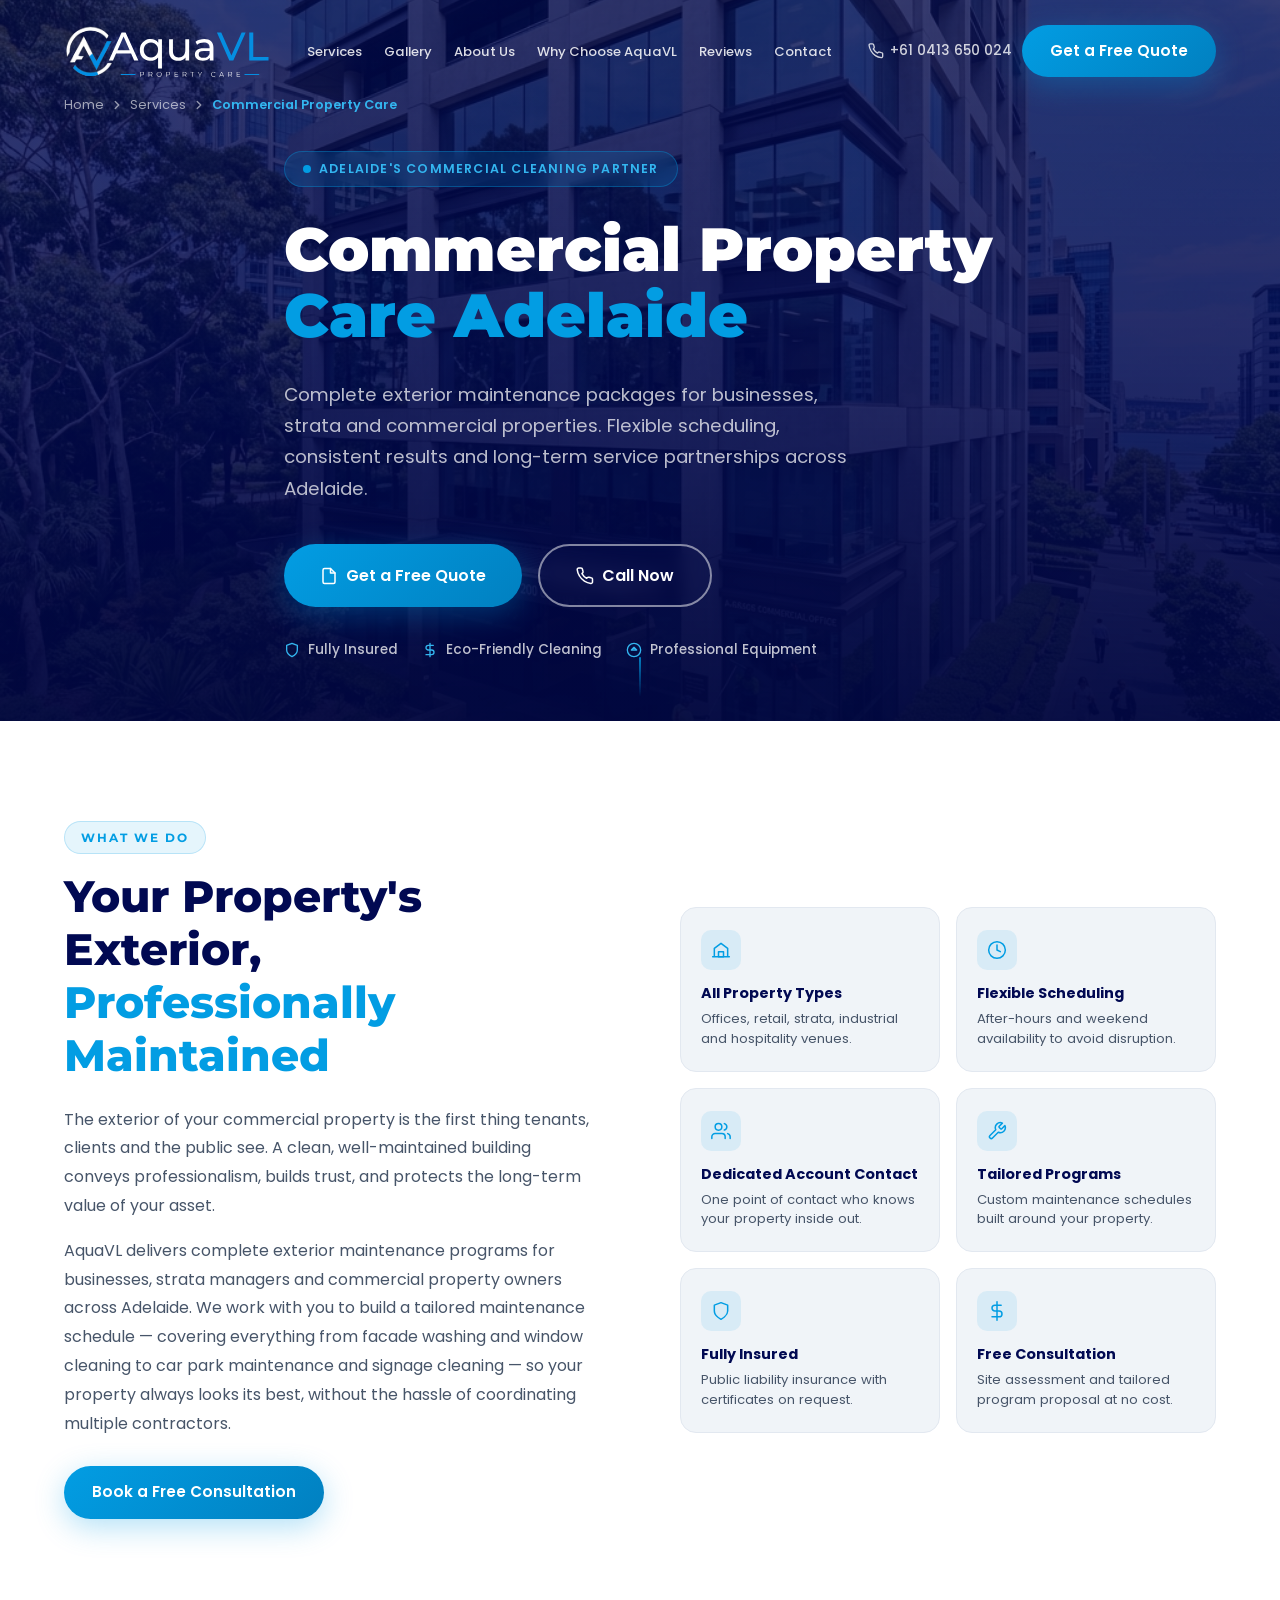
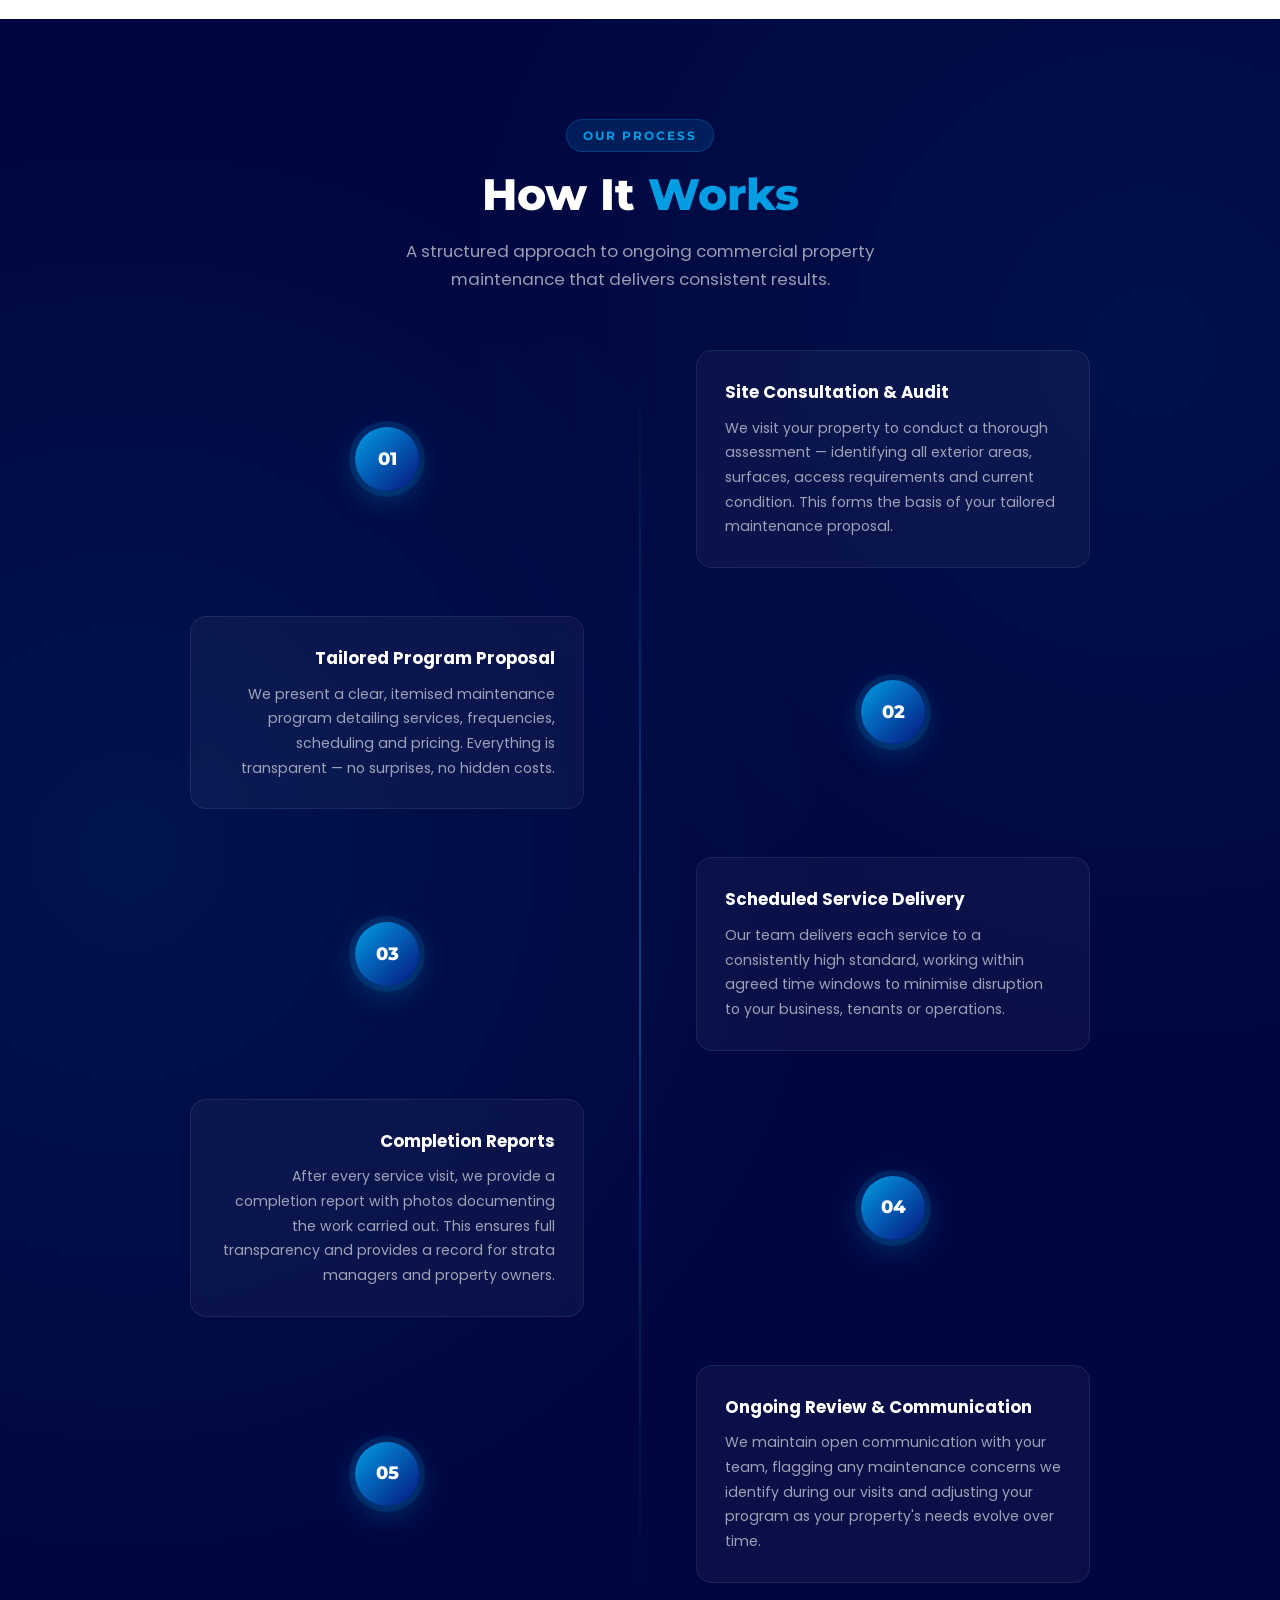
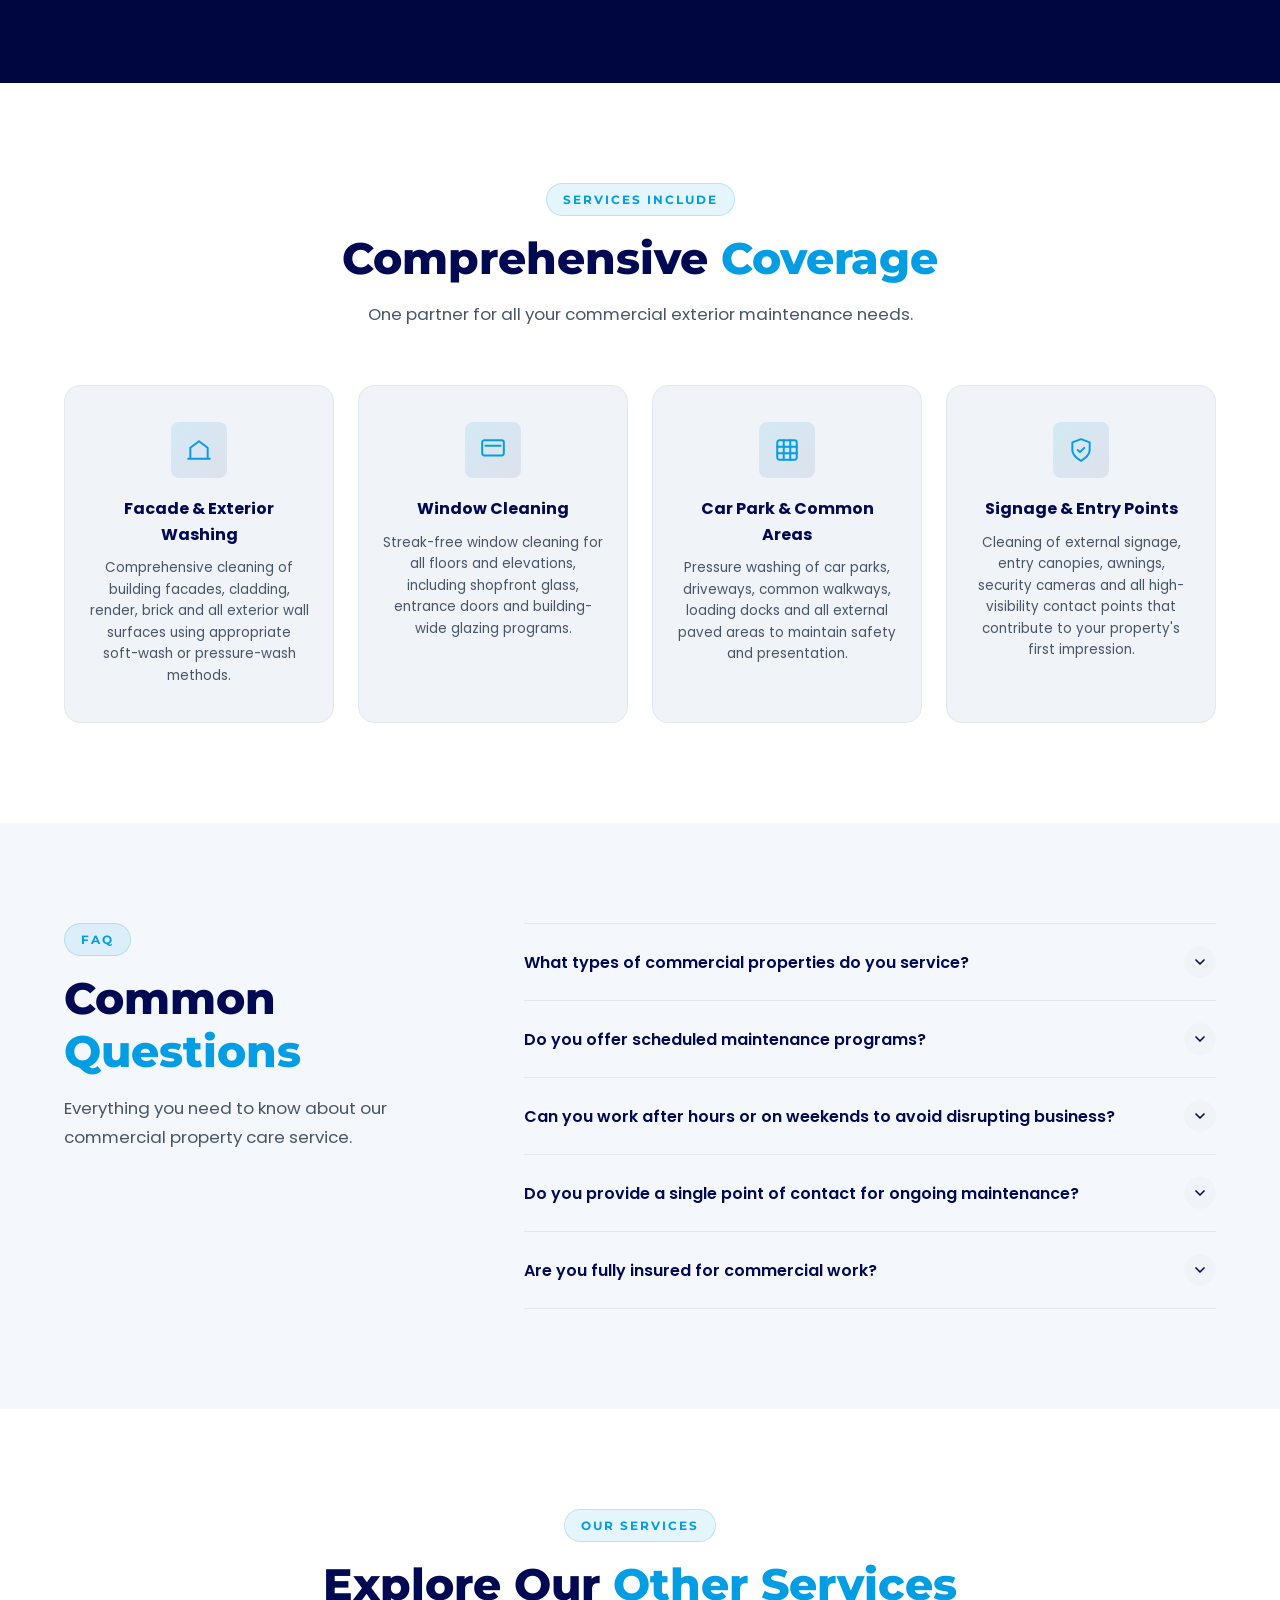
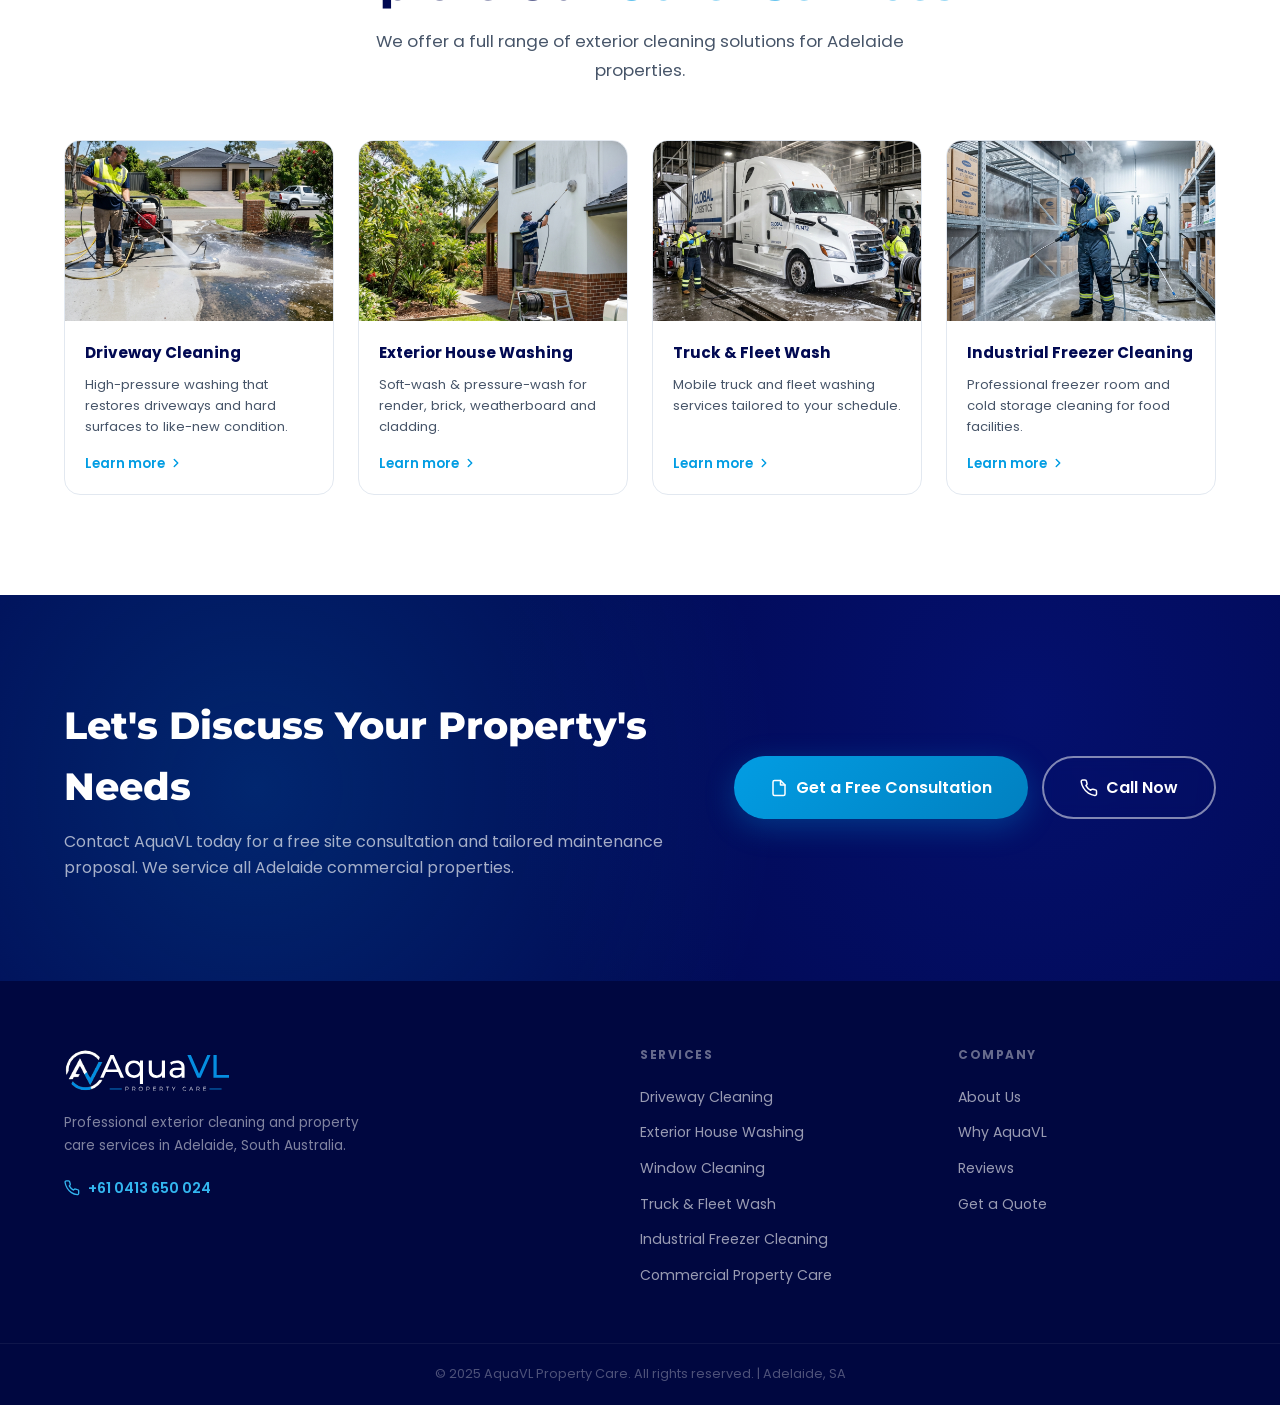
==== services/commercial-property-care.html @ 092132e6 "Add files via upload" ====
<!DOCTYPE html>
<html lang="en">
<head>
  <meta charset="UTF-8" />
  <meta name="viewport" content="width=device-width, initial-scale=1.0" />
  <title>Commercial Property Care Adelaide | AquaVL Property Care</title>
  <meta name="description" content="Professional commercial property care in Adelaide. AquaVL delivers complete exterior maintenance packages for businesses, strata and commercial properties. Free quote!" />
  <meta name="keywords" content="Commercial Property Care Adelaide, Commercial Cleaning Adelaide, Strata Cleaning Adelaide, Building Exterior Maintenance SA" />
  <meta name="robots" content="index, follow" />
  <meta property="og:title" content="Commercial Property Care Adelaide | AquaVL Property Care" />
  <meta property="og:description" content="Expert commercial exterior maintenance across Adelaide, SA. Flexible scheduling, consistent results and long-term partnerships for businesses and strata. Book a free quote." />
  <meta property="og:type" content="website" />
  <meta property="og:url" content="https://aquavl.com.au/services/commercial-property-care" />
  <link rel="canonical" href="https://aquavl.com.au/services/commercial-property-care" />

  <script type="application/ld+json">
  {"@context":"https://schema.org","@type":"BreadcrumbList","itemListElement":[{"@type":"ListItem","position":1,"name":"Home","item":"https://aquavl.com.au"},{"@type":"ListItem","position":2,"name":"Services","item":"https://aquavl.com.au/#services"},{"@type":"ListItem","position":3,"name":"Commercial Property Care","item":"https://aquavl.com.au/services/commercial-property-care"}]}
  </script>
  <script type="application/ld+json">
  {"@context":"https://schema.org","@type":"Service","name":"Commercial Property Care Adelaide","description":"Complete exterior maintenance packages for businesses, strata and commercial properties in Adelaide, SA. Flexible scheduling, consistent results and long-term service partnerships.","provider":{"@type":"LocalBusiness","name":"AquaVL Property Care","url":"https://aquavl.com.au","telephone":"+61413650024","address":{"@type":"PostalAddress","addressLocality":"Adelaide","addressRegion":"SA","addressCountry":"AU"}},"areaServed":"Adelaide, South Australia","serviceType":"Commercial Property Care"}
  </script>
  <script type="application/ld+json">
  {"@context":"https://schema.org","@type":"FAQPage","mainEntity":[{"@type":"Question","name":"What types of commercial properties do you service?","acceptedAnswer":{"@type":"Answer","text":"We service a wide range of commercial properties including office buildings, retail centres, industrial facilities, strata complexes, warehouses, hospitality venues, medical centres and more. If it has an exterior, we can clean and maintain it."}},{"@type":"Question","name":"Do you offer scheduled maintenance programs?","acceptedAnswer":{"@type":"Answer","text":"Yes. We offer tailored maintenance schedules — monthly, quarterly or as needed — to keep your property consistently well-maintained. Scheduled clients receive priority booking and consistent service teams where possible."}},{"@type":"Question","name":"Can you work after hours or on weekends to avoid disrupting business?","acceptedAnswer":{"@type":"Answer","text":"Absolutely. We understand that commercial properties need to keep operating. We offer early morning, evening and weekend availability to minimise disruption to your tenants, staff and customers."}},{"@type":"Question","name":"Do you provide a single point of contact for ongoing maintenance?","acceptedAnswer":{"@type":"Answer","text":"Yes. For ongoing commercial clients, we assign a dedicated account contact who understands your property's specific requirements and ensures consistent service delivery across every visit."}},{"@type":"Question","name":"Are you fully insured for commercial work?","acceptedAnswer":{"@type":"Answer","text":"Yes. AquaVL holds public liability insurance appropriate for commercial property work. Certificates of currency can be provided on request for strata managers, property managers and body corporates."}}]}
  </script>

  <link rel="stylesheet" href="../css/style.css" />
  <link rel="stylesheet" href="../css/service-page.css" />
</head>
<body>

  <div class="mobile-menu" id="mobileMenu" role="dialog" aria-label="Navigation menu">
    <a href="../index.html#services" onclick="closeMobileMenu()">Services</a>
    <a href="../index.html#gallery" onclick="closeMobileMenu()">Gallery</a>
    <a href="../index.html#about" onclick="closeMobileMenu()">About Us</a>
    <a href="../index.html#why-us" onclick="closeMobileMenu()">Why Choose AquaVL</a>
    <a href="../index.html#reviews" onclick="closeMobileMenu()">Reviews</a>
    <a href="../index.html#quote" onclick="closeMobileMenu()">Contact</a>
    <a href="tel:+61413650024" class="btn btn-primary btn-lg" style="margin-top:8px;">
      <svg xmlns="http://www.w3.org/2000/svg" viewBox="0 0 24 24" fill="none" stroke="currentColor" stroke-width="2" stroke-linecap="round" stroke-linejoin="round" width="18" height="18"><path d="M22 16.92v3a2 2 0 0 1-2.18 2 19.79 19.79 0 0 1-8.63-3.07A19.5 19.5 0 0 1 4.69 12 19.79 19.79 0 0 1 1.61 3.4 2 2 0 0 1 3.6 1.22h3a2 2 0 0 1 2 1.72 12.84 12.84 0 0 0 .7 2.81 2 2 0 0 1-.45 2.11L7.91 8.8a16 16 0 0 0 6.29 6.29l.95-.94a2 2 0 0 1 2.11-.45 12.84 12.84 0 0 0 2.81.7A2 2 0 0 1 22 16.92z"/></svg>
      Call Now
    </a>
  </div>

  <header id="navbar" role="banner">
    <div class="container">
      <nav class="nav-inner" aria-label="Main navigation">
        <a href="../index.html" class="nav-logo" aria-label="AquaVL Property Care - Home">
          <img src="../assets/logos/log_white_svg.svg" alt="AquaVL Property Care Logo" id="navLogo" />
        </a>
        <ul class="nav-links" role="list">
          <li><a href="../index.html#services">Services</a></li>
          <li><a href="../index.html#gallery">Gallery</a></li>
          <li><a href="../index.html#about">About Us</a></li>
          <li><a href="../index.html#why-us">Why Choose AquaVL</a></li>
          <li><a href="../index.html#reviews">Reviews</a></li>
          <li><a href="../index.html#quote">Contact</a></li>
        </ul>
        <div class="nav-cta">
          <a href="tel:+61413650024" class="nav-phone" aria-label="Call us">
            <svg xmlns="http://www.w3.org/2000/svg" viewBox="0 0 24 24" fill="none" stroke="currentColor" stroke-width="2" stroke-linecap="round" stroke-linejoin="round"><path d="M22 16.92v3a2 2 0 0 1-2.18 2 19.79 19.79 0 0 1-8.63-3.07A19.5 19.5 0 0 1 4.69 12 19.79 19.79 0 0 1 1.61 3.4 2 2 0 0 1 3.6 1.22h3a2 2 0 0 1 2 1.72 12.84 12.84 0 0 0 .7 2.81 2 2 0 0 1-.45 2.11L7.91 8.8a16 16 0 0 0 6.29 6.29l.95-.94a2 2 0 0 1 2.11-.45 12.84 12.84 0 0 0 2.81.7A2 2 0 0 1 22 16.92z"/></svg>
            +61 0413 650 024
          </a>
          <a href="../index.html#quote" class="btn btn-primary" id="navQuoteBtn">Get a Free Quote</a>
        </div>
        <button class="hamburger" id="hamburger" aria-label="Open menu" aria-expanded="false">
          <span></span><span></span><span></span>
        </button>
      </nav>
    </div>
  </header>

  <main>

    <section class="sp-hero" id="sp-hero" aria-labelledby="spHeroTitle">
      <div class="sp-hero-bg" style="background-image: url('../assets/images/service-commercial.png');" aria-hidden="true"></div>
      <div class="sp-hero-overlay" aria-hidden="true"></div>
      <nav class="sp-breadcrumb container" aria-label="Breadcrumb">
        <ol>
          <li><a href="../index.html">Home</a></li>
          <li aria-hidden="true"><svg xmlns="http://www.w3.org/2000/svg" width="14" height="14" viewBox="0 0 24 24" fill="none" stroke="currentColor" stroke-width="2.5" stroke-linecap="round" stroke-linejoin="round"><polyline points="9 18 15 12 9 6"/></svg></li>
          <li><a href="../index.html#services">Services</a></li>
          <li aria-hidden="true"><svg xmlns="http://www.w3.org/2000/svg" width="14" height="14" viewBox="0 0 24 24" fill="none" stroke="currentColor" stroke-width="2.5" stroke-linecap="round" stroke-linejoin="round"><polyline points="9 18 15 12 9 6"/></svg></li>
          <li aria-current="page">Commercial Property Care</li>
        </ol>
      </nav>
      <div class="container sp-hero-content">
        <div class="sp-hero-badge">
          <div class="hero-badge-dot"></div>
          <span>Adelaide's Commercial Cleaning Partner</span>
        </div>
        <h1 class="sp-hero-title" id="spHeroTitle">
          Commercial Property<br>
          <span class="accent">Care Adelaide</span>
        </h1>
        <p class="sp-hero-subtitle">
          Complete exterior maintenance packages for businesses, strata and commercial properties. Flexible scheduling, consistent results and long-term service partnerships across Adelaide.
        </p>
        <div class="sp-hero-actions">
          <a href="../index.html#quote" class="btn btn-primary btn-lg" id="spHeroQuoteBtn">
            <svg xmlns="http://www.w3.org/2000/svg" width="18" height="18" viewBox="0 0 24 24" fill="none" stroke="currentColor" stroke-width="2" stroke-linecap="round" stroke-linejoin="round"><path d="M14 2H6a2 2 0 0 0-2 2v16a2 2 0 0 0 2 2h12a2 2 0 0 0 2-2V8z"/><polyline points="14 2 14 8 20 8"/></svg>
            Get a Free Quote
          </a>
          <a href="tel:+61413650024" class="btn btn-secondary btn-lg" id="spHeroCallBtn">
            <svg xmlns="http://www.w3.org/2000/svg" width="18" height="18" viewBox="0 0 24 24" fill="none" stroke="currentColor" stroke-width="2" stroke-linecap="round" stroke-linejoin="round"><path d="M22 16.92v3a2 2 0 0 1-2.18 2 19.79 19.79 0 0 1-8.63-3.07A19.5 19.5 0 0 1 4.69 12 19.79 19.79 0 0 1 1.61 3.4 2 2 0 0 1 3.6 1.22h3a2 2 0 0 1 2 1.72 12.84 12.84 0 0 0 .7 2.81 2 2 0 0 1-.45 2.11L7.91 8.8a16 16 0 0 0 6.29 6.29l.95-.94a2 2 0 0 1 2.11-.45 12.84 12.84 0 0 0 2.81.7A2 2 0 0 1 22 16.92z"/></svg>
            Call Now
          </a>
        </div>

        <div class="sp-hero-trust-badges">
          <div class="sp-trust-badge">
            <svg xmlns="http://www.w3.org/2000/svg" viewBox="0 0 24 24" fill="none" stroke="currentColor" stroke-width="2" stroke-linecap="round" stroke-linejoin="round">
              <path d="M12 22s8-4 8-10V5l-8-3-8 3v7c0 6 8 10 8 10z"/>
            </svg>
            <span>Fully Insured</span>
          </div>
          <div class="sp-trust-badge">
            <svg xmlns="http://www.w3.org/2000/svg" viewBox="0 0 24 24" fill="none" stroke="currentColor" stroke-width="2" stroke-linecap="round" stroke-linejoin="round">
              <path d="M12 2v20M17 5H9.5a3.5 3.5 0 0 0 0 7h5a3.5 3.5 0 0 1 0 7H6"/>
            </svg>
            <span>Eco-Friendly Cleaning</span>
          </div>
          <div class="sp-trust-badge">
            <svg xmlns="http://www.w3.org/2000/svg" viewBox="0 0 24 24" fill="none" stroke="currentColor" stroke-width="2" stroke-linecap="round" stroke-linejoin="round">
              <circle cx="12" cy="12" r="10"/>
              <path d="M12 8l-4 4h8z"/>
            </svg>
            <span>Professional Equipment</span>
          </div>
        </div>
      </div>
      <div class="sp-scroll-hint" aria-hidden="true"><div class="sp-scroll-line"></div></div>
    </section>

    <section class="sp-intro" id="sp-overview" aria-labelledby="spIntroTitle">
      <div class="container">
        <div class="sp-intro-grid">
          <div class="sp-intro-text reveal">
            <div class="section-tag">What We Do</div>
            <h2 class="section-title" id="spIntroTitle">
              Your Property's Exterior,<br><span>Professionally Maintained</span>
            </h2>
            <p>The exterior of your commercial property is the first thing tenants, clients and the public see. A clean, well-maintained building conveys professionalism, builds trust, and protects the long-term value of your asset.</p>
            <p>AquaVL delivers complete exterior maintenance programs for businesses, strata managers and commercial property owners across Adelaide. We work with you to build a tailored maintenance schedule — covering everything from facade washing and window cleaning to car park maintenance and signage cleaning — so your property always looks its best, without the hassle of coordinating multiple contractors.</p>
            <a href="../index.html#quote" class="btn btn-primary" id="spIntroQuoteBtn" style="margin-top: 12px;">Book a Free Consultation</a>
          </div>
          <div class="sp-benefits-grid reveal">
            <div class="sp-benefit-card">
              <div class="sp-benefit-icon"><svg xmlns="http://www.w3.org/2000/svg" viewBox="0 0 24 24" fill="none" stroke="currentColor" stroke-width="1.8" stroke-linecap="round" stroke-linejoin="round"><path d="M2 20h20M4 20V10l8-6 8 6v10"/><rect x="9" y="14" width="6" height="6"/></svg></div>
              <h3>All Property Types</h3>
              <p>Offices, retail, strata, industrial and hospitality venues.</p>
            </div>
            <div class="sp-benefit-card">
              <div class="sp-benefit-icon"><svg xmlns="http://www.w3.org/2000/svg" viewBox="0 0 24 24" fill="none" stroke="currentColor" stroke-width="1.8" stroke-linecap="round" stroke-linejoin="round"><circle cx="12" cy="12" r="10"/><polyline points="12 6 12 12 16 14"/></svg></div>
              <h3>Flexible Scheduling</h3>
              <p>After-hours and weekend availability to avoid disruption.</p>
            </div>
            <div class="sp-benefit-card">
              <div class="sp-benefit-icon"><svg xmlns="http://www.w3.org/2000/svg" viewBox="0 0 24 24" fill="none" stroke="currentColor" stroke-width="1.8" stroke-linecap="round" stroke-linejoin="round"><path d="M17 21v-2a4 4 0 0 0-4-4H5a4 4 0 0 0-4 4v2"/><circle cx="9" cy="7" r="4"/><path d="M23 21v-2a4 4 0 0 0-3-3.87"/><path d="M16 3.13a4 4 0 0 1 0 7.75"/></svg></div>
              <h3>Dedicated Account Contact</h3>
              <p>One point of contact who knows your property inside out.</p>
            </div>
            <div class="sp-benefit-card">
              <div class="sp-benefit-icon"><svg xmlns="http://www.w3.org/2000/svg" viewBox="0 0 24 24" fill="none" stroke="currentColor" stroke-width="1.8" stroke-linecap="round" stroke-linejoin="round"><path d="M14.7 6.3a1 1 0 0 0 0 1.4l1.6 1.6a1 1 0 0 0 1.4 0l3.77-3.77a6 6 0 0 1-7.94 7.94l-6.91 6.91a2.12 2.12 0 0 1-3-3l6.91-6.91a6 6 0 0 1 7.94-7.94l-3.76 3.76z"/></svg></div>
              <h3>Tailored Programs</h3>
              <p>Custom maintenance schedules built around your property.</p>
            </div>
            <div class="sp-benefit-card">
              <div class="sp-benefit-icon"><svg xmlns="http://www.w3.org/2000/svg" viewBox="0 0 24 24" fill="none" stroke="currentColor" stroke-width="1.8" stroke-linecap="round" stroke-linejoin="round"><path d="M12 22s8-4 8-10V5l-8-3-8 3v7c0 6 8 10 8 10z"/></svg></div>
              <h3>Fully Insured</h3>
              <p>Public liability insurance with certificates on request.</p>
            </div>
            <div class="sp-benefit-card">
              <div class="sp-benefit-icon"><svg xmlns="http://www.w3.org/2000/svg" viewBox="0 0 24 24" fill="none" stroke="currentColor" stroke-width="1.8" stroke-linecap="round" stroke-linejoin="round"><line x1="12" y1="1" x2="12" y2="23"/><path d="M17 5H9.5a3.5 3.5 0 0 0 0 7h5a3.5 3.5 0 0 1 0 7H6"/></svg></div>
              <h3>Free Consultation</h3>
              <p>Site assessment and tailored program proposal at no cost.</p>
            </div>
          </div>
        </div>
      </div>
    </section>

    <section class="sp-process" id="sp-process" aria-labelledby="spProcessTitle">
      <div class="container">
        <div class="sp-section-header text-center reveal">
          <div class="section-tag">Our Process</div>
          <h2 class="section-title" id="spProcessTitle">How It <span>Works</span></h2>
          <p class="section-subtitle">A structured approach to ongoing commercial property maintenance that delivers consistent results.</p>
        </div>
        <div class="sp-timeline">
          <div class="sp-timeline-item reveal reveal-delay-1">
            <div class="sp-timeline-number">01</div>
            <div class="sp-timeline-content">
              <h3>Site Consultation & Audit</h3>
              <p>We visit your property to conduct a thorough assessment — identifying all exterior areas, surfaces, access requirements and current condition. This forms the basis of your tailored maintenance proposal.</p>
            </div>
          </div>
          <div class="sp-timeline-item reveal reveal-delay-2">
            <div class="sp-timeline-number">02</div>
            <div class="sp-timeline-content">
              <h3>Tailored Program Proposal</h3>
              <p>We present a clear, itemised maintenance program detailing services, frequencies, scheduling and pricing. Everything is transparent — no surprises, no hidden costs.</p>
            </div>
          </div>
          <div class="sp-timeline-item reveal reveal-delay-3">
            <div class="sp-timeline-content">
              <h3>Scheduled Service Delivery</h3>
              <p>Our team delivers each service to a consistently high standard, working within agreed time windows to minimise disruption to your business, tenants or operations.</p>
            </div>
            <div class="sp-timeline-number">03</div>
          </div>
          <div class="sp-timeline-item reveal reveal-delay-4">
            <div class="sp-timeline-number">04</div>
            <div class="sp-timeline-content">
              <h3>Completion Reports</h3>
              <p>After every service visit, we provide a completion report with photos documenting the work carried out. This ensures full transparency and provides a record for strata managers and property owners.</p>
            </div>
          </div>
          <div class="sp-timeline-item reveal reveal-delay-5">
            <div class="sp-timeline-content">
              <h3>Ongoing Review & Communication</h3>
              <p>We maintain open communication with your team, flagging any maintenance concerns we identify during our visits and adjusting your program as your property's needs evolve over time.</p>
            </div>
            <div class="sp-timeline-number">05</div>
          </div>
        </div>
      </div>
    </section>

    <section class="sp-surfaces" id="sp-surfaces" aria-labelledby="spSurfacesTitle">
      <div class="container">
        <div class="sp-section-header text-center reveal">
          <div class="section-tag">Services Include</div>
          <h2 class="section-title" id="spSurfacesTitle">Comprehensive <span>Coverage</span></h2>
          <p class="section-subtitle">One partner for all your commercial exterior maintenance needs.</p>
        </div>
        <div class="sp-surfaces-grid">
          <div class="sp-surface-item reveal reveal-delay-1">
            <div class="sp-surface-icon"><svg xmlns="http://www.w3.org/2000/svg" viewBox="0 0 24 24" fill="none" stroke="currentColor" stroke-width="1.8" stroke-linecap="round" stroke-linejoin="round"><path d="M2 20h20M4 20V10l8-6 8 6v10"/></svg></div>
            <h3>Facade & Exterior Washing</h3>
            <p>Comprehensive cleaning of building facades, cladding, render, brick and all exterior wall surfaces using appropriate soft-wash or pressure-wash methods.</p>
          </div>
          <div class="sp-surface-item reveal reveal-delay-2">
            <div class="sp-surface-icon"><svg xmlns="http://www.w3.org/2000/svg" viewBox="0 0 24 24" fill="none" stroke="currentColor" stroke-width="1.8" stroke-linecap="round" stroke-linejoin="round"><rect x="2" y="3" width="20" height="14" rx="2"/><line x1="5" y1="8" x2="19" y2="8"/></svg></div>
            <h3>Window Cleaning</h3>
            <p>Streak-free window cleaning for all floors and elevations, including shopfront glass, entrance doors and building-wide glazing programs.</p>
          </div>
          <div class="sp-surface-item reveal reveal-delay-3">
            <div class="sp-surface-icon"><svg xmlns="http://www.w3.org/2000/svg" viewBox="0 0 24 24" fill="none" stroke="currentColor" stroke-width="1.8" stroke-linecap="round" stroke-linejoin="round"><rect x="3" y="3" width="18" height="18" rx="2"/><path d="M3 9h18M3 15h18M9 3v18M15 3v18"/></svg></div>
            <h3>Car Park & Common Areas</h3>
            <p>Pressure washing of car parks, driveways, common walkways, loading docks and all external paved areas to maintain safety and presentation.</p>
          </div>
          <div class="sp-surface-item reveal reveal-delay-4">
            <div class="sp-surface-icon"><svg xmlns="http://www.w3.org/2000/svg" viewBox="0 0 24 24" fill="none" stroke="currentColor" stroke-width="1.8" stroke-linecap="round" stroke-linejoin="round"><path d="M12 22s8-4 8-10V5l-8-3-8 3v7c0 6 8 10 8 10z"/><polyline points="9 12 11 14 15 10"/></svg></div>
            <h3>Signage & Entry Points</h3>
            <p>Cleaning of external signage, entry canopies, awnings, security cameras and all high-visibility contact points that contribute to your property's first impression.</p>
          </div>
        </div>
      </div>
    </section>

    <section class="sp-faq" id="sp-faq" aria-labelledby="spFaqTitle">
      <div class="container">
        <div class="sp-faq-inner">
          <div class="sp-section-header reveal">
            <div class="section-tag">FAQ</div>
            <h2 class="section-title" id="spFaqTitle">Common <span>Questions</span></h2>
            <p class="section-subtitle">Everything you need to know about our commercial property care service.</p>
          </div>
          <div class="sp-faq-list reveal">
            <div class="sp-faq-item" id="faq1">
              <button class="sp-faq-question" aria-expanded="false" aria-controls="faq1-answer" id="faq1-btn">
                <span>What types of commercial properties do you service?</span>
                <div class="sp-faq-icon" aria-hidden="true"><svg xmlns="http://www.w3.org/2000/svg" viewBox="0 0 24 24" fill="none" stroke="currentColor" stroke-width="2.5" stroke-linecap="round" stroke-linejoin="round"><polyline points="6 9 12 15 18 9"/></svg></div>
              </button>
              <div class="sp-faq-answer" id="faq1-answer" role="region" aria-labelledby="faq1-btn" hidden>
                <p>We service a wide range of commercial properties including office buildings, retail centres, industrial facilities, strata complexes, warehouses, hospitality venues, medical centres and more. If it has an exterior, we can clean and maintain it.</p>
              </div>
            </div>
            <div class="sp-faq-item" id="faq2">
              <button class="sp-faq-question" aria-expanded="false" aria-controls="faq2-answer" id="faq2-btn">
                <span>Do you offer scheduled maintenance programs?</span>
                <div class="sp-faq-icon" aria-hidden="true"><svg xmlns="http://www.w3.org/2000/svg" viewBox="0 0 24 24" fill="none" stroke="currentColor" stroke-width="2.5" stroke-linecap="round" stroke-linejoin="round"><polyline points="6 9 12 15 18 9"/></svg></div>
              </button>
              <div class="sp-faq-answer" id="faq2-answer" role="region" aria-labelledby="faq2-btn" hidden>
                <p>Yes. We offer tailored maintenance schedules — monthly, quarterly or as needed — to keep your property consistently well-maintained. Scheduled clients receive priority booking and consistent service teams where possible.</p>
              </div>
            </div>
            <div class="sp-faq-item" id="faq3">
              <button class="sp-faq-question" aria-expanded="false" aria-controls="faq3-answer" id="faq3-btn">
                <span>Can you work after hours or on weekends to avoid disrupting business?</span>
                <div class="sp-faq-icon" aria-hidden="true"><svg xmlns="http://www.w3.org/2000/svg" viewBox="0 0 24 24" fill="none" stroke="currentColor" stroke-width="2.5" stroke-linecap="round" stroke-linejoin="round"><polyline points="6 9 12 15 18 9"/></svg></div>
              </button>
              <div class="sp-faq-answer" id="faq3-answer" role="region" aria-labelledby="faq3-btn" hidden>
                <p>Absolutely. We understand that commercial properties need to keep operating. We offer early morning, evening and weekend availability to minimise disruption to your tenants, staff and customers.</p>
              </div>
            </div>
            <div class="sp-faq-item" id="faq4">
              <button class="sp-faq-question" aria-expanded="false" aria-controls="faq4-answer" id="faq4-btn">
                <span>Do you provide a single point of contact for ongoing maintenance?</span>
                <div class="sp-faq-icon" aria-hidden="true"><svg xmlns="http://www.w3.org/2000/svg" viewBox="0 0 24 24" fill="none" stroke="currentColor" stroke-width="2.5" stroke-linecap="round" stroke-linejoin="round"><polyline points="6 9 12 15 18 9"/></svg></div>
              </button>
              <div class="sp-faq-answer" id="faq4-answer" role="region" aria-labelledby="faq4-btn" hidden>
                <p>Yes. For ongoing commercial clients, we assign a dedicated account contact who understands your property's specific requirements and ensures consistent service delivery across every visit.</p>
              </div>
            </div>
            <div class="sp-faq-item" id="faq5">
              <button class="sp-faq-question" aria-expanded="false" aria-controls="faq5-answer" id="faq5-btn">
                <span>Are you fully insured for commercial work?</span>
                <div class="sp-faq-icon" aria-hidden="true"><svg xmlns="http://www.w3.org/2000/svg" viewBox="0 0 24 24" fill="none" stroke="currentColor" stroke-width="2.5" stroke-linecap="round" stroke-linejoin="round"><polyline points="6 9 12 15 18 9"/></svg></div>
              </button>
              <div class="sp-faq-answer" id="faq5-answer" role="region" aria-labelledby="faq5-btn" hidden>
                <p>Yes. AquaVL holds public liability insurance appropriate for commercial property work. Certificates of currency can be provided on request for strata managers, property managers and body corporates.</p>
              </div>
            </div>
          </div>
        </div>
      </div>
    </section>

    <section class="sp-other-services" id="sp-other-services" aria-labelledby="spOtherTitle">
      <div class="container">
        <div class="sp-section-header text-center reveal">
          <div class="section-tag">Our Services</div>
          <h2 class="section-title" id="spOtherTitle">Explore Our <span>Other Services</span></h2>
          <p class="section-subtitle">We offer a full range of exterior cleaning solutions for Adelaide properties.</p>
        </div>
        <div class="sp-other-grid">
          <a href="driveway-cleaning.html" class="sp-other-card reveal reveal-delay-1" id="linkDriveway">
            <div class="sp-other-card-img"><img src="../assets/images/service-driveway.png" alt="Driveway Cleaning Adelaide" loading="lazy" /></div>
            <div class="sp-other-card-body"><h3>Driveway Cleaning</h3><p>High-pressure washing that restores driveways and hard surfaces to like-new condition.</p><span class="sp-other-card-link">Learn more <svg xmlns="http://www.w3.org/2000/svg" viewBox="0 0 24 24" fill="none" stroke="currentColor" stroke-width="2.5" stroke-linecap="round" stroke-linejoin="round"><polyline points="9 18 15 12 9 6"/></svg></span></div>
          </a>
          <a href="exterior-house-washing.html" class="sp-other-card reveal reveal-delay-2" id="linkHouseWashing">
            <div class="sp-other-card-img"><img src="../assets/images/service-house-washing.png" alt="Exterior House Washing Adelaide" loading="lazy" /></div>
            <div class="sp-other-card-body"><h3>Exterior House Washing</h3><p>Soft-wash &amp; pressure-wash for render, brick, weatherboard and cladding.</p><span class="sp-other-card-link">Learn more <svg xmlns="http://www.w3.org/2000/svg" viewBox="0 0 24 24" fill="none" stroke="currentColor" stroke-width="2.5" stroke-linecap="round" stroke-linejoin="round"><polyline points="9 18 15 12 9 6"/></svg></span></div>
          </a>
          <a href="truck-fleet-wash.html" class="sp-other-card reveal reveal-delay-3" id="linkTruckFleet">
            <div class="sp-other-card-img"><img src="../assets/images/service-truck-wash.png" alt="Truck and Fleet Wash Adelaide" loading="lazy" /></div>
            <div class="sp-other-card-body"><h3>Truck &amp; Fleet Wash</h3><p>Mobile truck and fleet washing services tailored to your schedule.</p><span class="sp-other-card-link">Learn more <svg xmlns="http://www.w3.org/2000/svg" viewBox="0 0 24 24" fill="none" stroke="currentColor" stroke-width="2.5" stroke-linecap="round" stroke-linejoin="round"><polyline points="9 18 15 12 9 6"/></svg></span></div>
          </a>
          <a href="freezer-cleaning.html" class="sp-other-card reveal reveal-delay-4" id="linkFreezer">
            <div class="sp-other-card-img"><img src="../assets/images/service-freezer-cleaning.png" alt="Industrial Freezer Cleaning Adelaide" loading="lazy" /></div>
            <div class="sp-other-card-body"><h3>Industrial Freezer Cleaning</h3><p>Professional freezer room and cold storage cleaning for food facilities.</p><span class="sp-other-card-link">Learn more <svg xmlns="http://www.w3.org/2000/svg" viewBox="0 0 24 24" fill="none" stroke="currentColor" stroke-width="2.5" stroke-linecap="round" stroke-linejoin="round"><polyline points="9 18 15 12 9 6"/></svg></span></div>
          </a>
        </div>
      </div>
    </section>

    <section class="sp-cta" id="sp-cta" aria-labelledby="spCtaTitle">
      <div class="sp-cta-bg" aria-hidden="true"></div>
      <div class="container sp-cta-inner reveal">
        <div class="sp-cta-text">
          <h2 class="sp-cta-title" id="spCtaTitle">Let's Discuss Your Property's Needs</h2>
          <p>Contact AquaVL today for a free site consultation and tailored maintenance proposal. We service all Adelaide commercial properties.</p>
        </div>
        <div class="sp-cta-actions">
          <a href="../index.html#quote" class="btn btn-primary btn-lg" id="spCtaQuoteBtn"><svg xmlns="http://www.w3.org/2000/svg" width="18" height="18" viewBox="0 0 24 24" fill="none" stroke="currentColor" stroke-width="2" stroke-linecap="round" stroke-linejoin="round"><path d="M14 2H6a2 2 0 0 0-2 2v16a2 2 0 0 0 2 2h12a2 2 0 0 0 2-2V8z"/><polyline points="14 2 14 8 20 8"/></svg>Get a Free Consultation</a>
          <a href="tel:+61413650024" class="btn btn-secondary btn-lg" id="spCtaCallBtn"><svg xmlns="http://www.w3.org/2000/svg" width="18" height="18" viewBox="0 0 24 24" fill="none" stroke="currentColor" stroke-width="2" stroke-linecap="round" stroke-linejoin="round"><path d="M22 16.92v3a2 2 0 0 1-2.18 2 19.79 19.79 0 0 1-8.63-3.07A19.5 19.5 0 0 1 4.69 12 19.79 19.79 0 0 1 1.61 3.4 2 2 0 0 1 3.6 1.22h3a2 2 0 0 1 2 1.72 12.84 12.84 0 0 0 .7 2.81 2 2 0 0 1-.45 2.11L7.91 8.8a16 16 0 0 0 6.29 6.29l.95-.94a2 2 0 0 1 2.11-.45 12.84 12.84 0 0 0 2.81.7A2 2 0 0 1 22 16.92z"/></svg>Call Now</a>
        </div>
      </div>
    </section>

  </main>

  <footer class="sp-footer" role="contentinfo">
    <div class="container sp-footer-inner">
      <div class="sp-footer-brand">
        <a href="../index.html" aria-label="AquaVL Home"><img src="../assets/logos/log_white_svg.svg" alt="AquaVL Property Care Logo" height="50" /></a>
        <p>Professional exterior cleaning and property care services in Adelaide, South Australia.</p>
        <a href="tel:+61413650024" class="sp-footer-phone"><svg xmlns="http://www.w3.org/2000/svg" width="16" height="16" viewBox="0 0 24 24" fill="none" stroke="currentColor" stroke-width="2" stroke-linecap="round" stroke-linejoin="round"><path d="M22 16.92v3a2 2 0 0 1-2.18 2 19.79 19.79 0 0 1-8.63-3.07A19.5 19.5 0 0 1 4.69 12 19.79 19.79 0 0 1 1.61 3.4 2 2 0 0 1 3.6 1.22h3a2 2 0 0 1 2 1.72 12.84 12.84 0 0 0 .7 2.81 2 2 0 0 1-.45 2.11L7.91 8.8a16 16 0 0 0 6.29 6.29l.95-.94a2 2 0 0 1 2.11-.45 12.84 12.84 0 0 0 2.81.7A2 2 0 0 1 22 16.92z"/></svg>+61 0413 650 024</a>
      </div>
      <div class="sp-footer-links">
        <h4>Services</h4>
        <ul>
          <li><a href="driveway-cleaning.html">Driveway Cleaning</a></li>
          <li><a href="exterior-house-washing.html">Exterior House Washing</a></li>
          <li><a href="window-cleaning.html">Window Cleaning</a></li>
          <li><a href="truck-fleet-wash.html">Truck &amp; Fleet Wash</a></li>
          <li><a href="freezer-cleaning.html">Industrial Freezer Cleaning</a></li>
          <li><a href="commercial-property-care.html">Commercial Property Care</a></li>
        </ul>
      </div>
      <div class="sp-footer-links">
        <h4>Company</h4>
        <ul>
          <li><a href="../index.html#about">About Us</a></li>
          <li><a href="../index.html#why-us">Why AquaVL</a></li>
          <li><a href="../index.html#reviews">Reviews</a></li>
          <li><a href="../index.html#quote">Get a Quote</a></li>
        </ul>
      </div>
    </div>
    <div class="sp-footer-bottom"><div class="container"><p>&copy; 2025 AquaVL Property Care. All rights reserved. | Adelaide, SA</p></div></div>
  </footer>

  <script src="../js/service-page.js"></script>
</body>
</html>
---- css/style.css ----
/* ============================================================
   AQUAVL PROPERTY CARE — DESIGN SYSTEM
   ============================================================ */

/* ---- Google Fonts ---- */
@import url('https://fonts.googleapis.com/css2?family=Poppins:wght@300;400;500;600;700;800;900&family=Montserrat:wght@400;500;600;700;800&display=swap');

/* ---- CSS Variables ---- */
:root {
  --navy: #010952;
  --navy-dark: #000740;
  --navy-light: #061580;
  --blue: #029de3;
  --blue-light: #33b6f0;
  --blue-dark: #0180c0;
  --white: #ffffff;
  --off-white: #f4f8fc;
  --gray-100: #f0f4f8;
  --gray-200: #e2e8f0;
  --gray-400: #94a3b8;
  --gray-600: #475569;
  --gray-800: #1e293b;
  --black: #0a0a0a;

  --font-primary: 'Poppins', sans-serif;
  --font-secondary: 'Montserrat', sans-serif;

  --radius-sm: 8px;
  --radius-md: 16px;
  --radius-lg: 24px;
  --radius-xl: 40px;

  --shadow-sm: 0 2px 8px rgba(1, 9, 82, 0.08);
  --shadow-md: 0 8px 30px rgba(1, 9, 82, 0.12);
  --shadow-lg: 0 20px 60px rgba(1, 9, 82, 0.18);
  --shadow-blue: 0 8px 30px rgba(2, 157, 227, 0.30);

  --transition: 0.3s cubic-bezier(0.4, 0, 0.2, 1);
  --transition-slow: 0.6s cubic-bezier(0.4, 0, 0.2, 1);
}

/* ---- Reset ---- */
*,
*::before,
*::after {
  margin: 0;
  padding: 0;
  box-sizing: border-box;
}

html {
  scroll-behavior: smooth;
  font-size: 16px;
}

body {
  font-family: var(--font-primary);
  color: var(--gray-800);
  background: var(--white);
  line-height: 1.6;
  overflow-x: hidden;
}

img {
  max-width: 100%;
  height: auto;
  display: block;
}

a {
  text-decoration: none;
  color: inherit;
}

ul {
  list-style: none;
}

/* ---- Utility Classes ---- */
.container {
  width: 100%;
  max-width: 1200px;
  margin: 0 auto;
  padding: 0 24px;
}

.section-tag {
  display: inline-block;
  background: rgba(2, 157, 227, 0.1);
  color: var(--blue);
  font-family: var(--font-secondary);
  font-size: 0.75rem;
  font-weight: 700;
  letter-spacing: 2px;
  text-transform: uppercase;
  padding: 6px 16px;
  border-radius: 50px;
  margin-bottom: 16px;
  border: 1px solid rgba(2, 157, 227, 0.2);
}

.section-title {
  font-family: var(--font-secondary);
  font-size: clamp(1.75rem, 3.5vw, 2.75rem);
  font-weight: 800;
  color: var(--navy);
  line-height: 1.2;
  margin-bottom: 16px;
}

.section-title span {
  color: var(--blue);
}

.section-subtitle {
  font-size: 1.05rem;
  color: var(--gray-600);
  max-width: 560px;
  line-height: 1.7;
}

.text-center {
  text-align: center;
}

.text-center .section-subtitle {
  margin: 0 auto;
}

/* ---- Buttons ---- */
.btn {
  display: inline-flex;
  align-items: center;
  gap: 8px;
  padding: 14px 28px;
  border-radius: 50px;
  font-family: var(--font-primary);
  font-size: 0.95rem;
  font-weight: 600;
  cursor: pointer;
  border: none;
  transition: var(--transition);
  white-space: nowrap;
  text-decoration: none;
}

.btn-primary {
  background: linear-gradient(135deg, var(--blue), var(--blue-dark));
  color: var(--white);
  box-shadow: var(--shadow-blue);
}

.btn-primary:hover {
  transform: translateY(-2px);
  box-shadow: 0 12px 40px rgba(2, 157, 227, 0.45);
}

.btn-secondary {
  background: transparent;
  color: var(--white);
  border: 2px solid rgba(255, 255, 255, 0.5);
  backdrop-filter: blur(8px);
}

.btn-secondary:hover {
  background: rgba(255, 255, 255, 0.15);
  border-color: var(--white);
  transform: translateY(-2px);
}

.btn-outline {
  background: transparent;
  color: var(--navy);
  border: 2px solid var(--navy);
}

.btn-outline:hover {
  background: var(--navy);
  color: var(--white);
  transform: translateY(-2px);
}

.btn-lg {
  padding: 17px 36px;
  font-size: 1rem;
}

/* ============================================================
   NAVBAR
   ============================================================ */
#navbar {
  position: fixed;
  top: 0;
  left: 0;
  width: 100%;
  z-index: 1000;
  padding: 20px 0;
  transition: var(--transition);
}

#navbar.scrolled {
  background: var(--navy);
  padding: 12px 0;
  box-shadow: 0 4px 30px rgba(1, 9, 82, 0.3);
}

/* Sticky CTA button — hidden until scrolled past hero */
.nav-scroll-cta {
  opacity: 0;
  pointer-events: none;
  transform: translateY(-6px) scale(0.95);
  transition: opacity 0.3s ease, transform 0.3s ease;
  padding: 10px 20px;
  font-size: 0.85rem;
  display: none;
  /* shown only on mobile via media query */
}

.nav-inner {
  display: flex;
  align-items: center;
  justify-content: space-between;
  gap: 16px;
}

.nav-logo {
  display: flex;
  align-items: center;
  transition: var(--transition);
}

.nav-logo:hover {
  opacity: 0.85;
  transform: translateY(-1px);
}

.nav-logo img {
  height: 62px;
  width: auto;
  transition: var(--transition);
}

.nav-links {
  display: flex;
  align-items: center;
  gap: 2px;
}

.nav-links a {
  font-size: 0.82rem;
  font-weight: 500;
  color: rgba(255, 255, 255, 0.85);
  padding: 7px 10px;
  border-radius: 8px;
  transition: var(--transition);
  white-space: nowrap;
}

.nav-links a:hover,
.nav-links a.active {
  color: var(--white);
  background: rgba(255, 255, 255, 0.1);
}

.nav-cta {
  display: flex;
  align-items: center;
  gap: 10px;
  flex-shrink: 0;
}

.nav-phone {
  display: flex;
  align-items: center;
  gap: 6px;
  color: rgba(255, 255, 255, 0.8);
  font-size: 0.85rem;
  font-weight: 500;
  transition: var(--transition);
}

.nav-phone:hover {
  color: var(--blue-light);
}

.nav-phone svg {
  width: 16px;
  height: 16px;
}

.hamburger {
  display: none;
  flex-direction: column;
  gap: 5px;
  cursor: pointer;
  padding: 4px;
  background: none;
  border: none;
}

.hamburger span {
  display: block;
  width: 24px;
  height: 2px;
  background: var(--white);
  border-radius: 2px;
  transition: var(--transition);
}

.hamburger.active span:nth-child(1) {
  transform: translateY(7px) rotate(45deg);
}

.hamburger.active span:nth-child(2) {
  opacity: 0;
}

.hamburger.active span:nth-child(3) {
  transform: translateY(-7px) rotate(-45deg);
}

/* Mobile menu */
.mobile-menu {
  display: none;
  position: fixed;
  top: 0;
  left: 0;
  width: 100%;
  height: 100vh;
  background: var(--navy);
  z-index: 999;
  flex-direction: column;
  align-items: center;
  justify-content: center;
  gap: 12px;
  opacity: 0;
  pointer-events: none;
  transition: opacity var(--transition);
}

.mobile-menu.open {
  display: flex;
  opacity: 1;
  pointer-events: all;
}

.mobile-menu a {
  font-size: 1.4rem;
  font-weight: 600;
  color: var(--white);
  padding: 12px 32px;
  border-radius: 12px;
  transition: var(--transition);
}

.mobile-menu a:hover {
  color: var(--blue-light);
  background: rgba(255, 255, 255, 0.05);
}

.mobile-menu-close {
  position: fixed;
  top: 18px;
  right: 20px;
  z-index: 1002;
  background: none;
  border: none;
  color: var(--white);
  cursor: pointer;
  font-size: 1.5rem;
  padding: 8px;
  line-height: 1;
  opacity: 0.9;
  transition: var(--transition);
}

.mobile-menu-close:hover {
  opacity: 1;
}

.mobile-menu .btn {
  margin-top: 16px;
}

/* ============================================================
   HERO SECTION
   ============================================================ */
#hero {
  position: relative;
  min-height: 80vh;
  display: flex;
  align-items: center;
  overflow: hidden;
  background: var(--navy-dark);
}

.hero-bg {
  position: absolute;
  inset: 0;
  background-image: url('../assets/images/hero-bg.jpg');
  background-size: cover;
  background-position: center;
  opacity: 0.65;
  transform: scale(1.05);
  transition: transform 8s ease;
}

#hero:hover .hero-bg {
  transform: scale(1);
}

.hero-overlay {
  position: absolute;
  inset: 0;
  background: linear-gradient(135deg,
      rgba(1, 9, 82, 0.92) 0%,
      rgba(1, 9, 82, 0.75) 50%,
      rgba(2, 157, 227, 0.15) 100%);
}

.hero-content {
  position: relative;
  z-index: 2;
  padding: 120px 0 100px;
  max-width: 700px;
}

.hero-badge {
  display: inline-flex;
  align-items: center;
  gap: 8px;
  background: rgba(2, 157, 227, 0.15);
  border: 1px solid rgba(2, 157, 227, 0.3);
  border-radius: 50px;
  padding: 8px 18px;
  margin-bottom: 30px;
  backdrop-filter: blur(8px);
}

.hero-badge-dot {
  width: 8px;
  height: 8px;
  background: var(--blue);
  border-radius: 50%;
  animation: pulse-dot 2s infinite;
}

@keyframes pulse-dot {

  0%,
  100% {
    opacity: 1;
    transform: scale(1);
  }

  50% {
    opacity: 0.5;
    transform: scale(0.8);
  }
}

.hero-badge span {
  font-size: 0.8rem;
  font-weight: 600;
  color: var(--blue-light);
  text-transform: uppercase;
  letter-spacing: 1px;
}

.hero-title {
  font-family: var(--font-secondary);
  font-size: clamp(1.65rem, 4.2vw, 3rem);
  font-weight: 900;
  color: var(--white);
  line-height: 1.1;
  margin-bottom: 30px;
}

.hero-title .accent {
  color: var(--blue);
  display: block;
}

.hero-subtitle {
  font-size: clamp(1rem, 2vw, 1.2rem);
  color: rgba(255, 255, 255, 0.75);
  margin-bottom: 45px;
  line-height: 1.7;
  max-width: 560px;
}

.hero-urgency {
  display: flex;
  flex-wrap: wrap;
  gap: 12px 28px;
  margin-bottom: 36px;
}

.hero-urgency span {
  font-size: 0.88rem;
  font-weight: 600;
  color: rgba(255, 255, 255, 0.9);
  display: flex;
  align-items: center;
  gap: 6px;
}

.hero-urgency span::before {
  content: '';
  display: inline-block;
  width: 6px;
  height: 6px;
  background: var(--blue);
  border-radius: 50%;
  flex-shrink: 0;
}

.hero-buttons {
  display: flex;
  gap: 16px;
  flex-wrap: wrap;
  margin-bottom: 60px;
}

.hero-stats {
  display: flex;
  gap: 40px;
  flex-wrap: wrap;
}

.stat-item {
  display: flex;
  flex-direction: column;
}

.stat-number {
  font-family: var(--font-secondary);
  font-size: 2rem;
  font-weight: 800;
  color: var(--white);
  line-height: 1;
}

.stat-number span {
  color: var(--blue);
}

.stat-label {
  font-size: 0.78rem;
  color: rgba(255, 255, 255, 0.55);
  text-transform: uppercase;
  letter-spacing: 1px;
  margin-top: 4px;
  font-weight: 500;
}

/* ---- Hero Badges (Feature Indicators) ---- */
.hero-badges {
  display: flex;
  gap: 16px;
  flex-wrap: wrap;
}

.hero-badge-item {
  display: flex;
  align-items: center;
  gap: 10px;
  background: rgba(255, 255, 255, 0.07);
  border: 1px solid rgba(255, 255, 255, 0.12);
  border-radius: 50px;
  padding: 10px 18px 10px 10px;
  backdrop-filter: blur(8px);
  transition: var(--transition);
}

.hero-badge-item:hover {
  background: rgba(2, 157, 227, 0.15);
  border-color: rgba(2, 157, 227, 0.35);
  transform: translateY(-2px);
}

.hero-badge-icon {
  width: 32px;
  height: 32px;
  background: linear-gradient(135deg, var(--blue), var(--blue-dark));
  border-radius: 50%;
  display: flex;
  align-items: center;
  justify-content: center;
  flex-shrink: 0;
}

.hero-badge-icon svg {
  width: 16px;
  height: 16px;
  color: var(--white);
}

.hero-badge-item span {
  font-size: 0.82rem;
  font-weight: 600;
  color: rgba(255, 255, 255, 0.9);
  white-space: nowrap;
}

.hero-scroll {
  position: absolute;
  bottom: 36px;
  left: 50%;
  transform: translateX(-50%);
  z-index: 2;
  display: flex;
  flex-direction: column;
  align-items: center;
  gap: 8px;
  color: rgba(255, 255, 255, 0.4);
  font-size: 0.72rem;
  letter-spacing: 2px;
  text-transform: uppercase;
}

.scroll-line {
  width: 1px;
  height: 50px;
  background: linear-gradient(to bottom, rgba(255, 255, 255, 0.4), transparent);
  animation: scroll-bounce 1.5s infinite;
}

@keyframes scroll-bounce {

  0%,
  100% {
    transform: scaleY(1);
  }

  50% {
    transform: scaleY(0.6);
  }
}

/* ============================================================
   SERVICES SECTION
   ============================================================ */
#services {
  padding: 60px 0 60px;
  background: var(--off-white);
}

.services-header {
  margin-bottom: 60px;
}

.services-grid {
  display: grid;
  grid-template-columns: repeat(3, 1fr);
  gap: 28px;
}

.service-card {
  background: var(--white);
  border: 1px solid var(--gray-200);
  border-radius: var(--radius-lg);
  padding: 0;
  transition: var(--transition);
  cursor: default;
  position: relative;
  overflow: visible;
  display: flex;
  flex-direction: column;
}

.service-card::before {
  content: '';
  position: absolute;
  bottom: 0;
  left: 0;
  right: 0;
  height: 3px;
  background: linear-gradient(90deg, var(--navy), var(--blue));
  transform: scaleX(0);
  transform-origin: left;
  transition: var(--transition);
  z-index: 2;
}

.service-card:hover {
  border-color: transparent;
  box-shadow: var(--shadow-lg);
  transform: translateY(-6px);
}

.service-card:hover::before {
  transform: scaleX(1);
}

/* Image container at top of card */
.service-card-image {
  position: relative;
  width: 100%;
  height: 200px;
  overflow: visible;
  border-radius: var(--radius-lg) var(--radius-lg) 0 0;
  flex-shrink: 0;
}

.service-card-image img {
  width: 100%;
  height: 100%;
  object-fit: cover;
  transition: transform 0.5s ease;
  display: block;
  border-radius: var(--radius-lg) var(--radius-lg) 0 0;
  overflow: hidden;
}

.service-card:hover .service-card-image img {
  transform: scale(1.06);
}

/* Icon overlaid at bottom-left of the image */
.service-card-image .service-icon {
  position: absolute;
  bottom: -20px;
  left: 20px;
  width: 52px;
  height: 52px;
  background: var(--white);
  border-radius: var(--radius-md);
  display: flex;
  align-items: center;
  justify-content: center;
  box-shadow: var(--shadow-md);
  border: 1px solid var(--gray-100);
  margin-bottom: 0;
  transition: var(--transition);
  z-index: 10;
}

.service-card:hover .service-card-image .service-icon {
  background: linear-gradient(135deg, var(--blue), var(--navy-light));
}

.service-card-image .service-icon svg {
  width: 24px;
  height: 24px;
  color: var(--blue);
  transition: var(--transition);
}

.service-card:hover .service-card-image .service-icon svg {
  color: var(--white);
}

/* Text body below image */
.service-card-body {
  padding: 36px 24px 24px;
  flex: 1;
  display: flex;
  flex-direction: column;
}

.service-card h3 {
  font-family: var(--font-secondary);
  font-size: 1.05rem;
  font-weight: 700;
  color: var(--navy);
  margin-bottom: 10px;
}

.service-card p {
  font-size: 0.88rem;
  color: var(--gray-600);
  line-height: 1.65;
  flex: 1;
}

.service-learn-more {
  display: inline-flex;
  align-items: center;
  gap: 6px;
  margin-top: 18px;
  font-size: 0.85rem;
  font-weight: 600;
  color: var(--blue);
  transition: var(--transition);
}

.service-learn-more svg {
  width: 14px;
  height: 14px;
  transition: var(--transition);
}

.service-card:hover .service-learn-more {
  gap: 10px;
}

/* ============================================================
   BEFORE & AFTER GALLERY
   ============================================================ */
#gallery {
  padding: 60px 0;
  background: var(--white);
}

.gallery-header {
  margin-bottom: 60px;
}

/* Carousel container */
.gallery-carousel-container {
  position: relative;
  width: 100%;
  margin-bottom: 10px;
}

.gallery-carousel-track-wrapper {
  overflow: hidden;
  width: 100%;
  padding: 10px 0;
  cursor: grab;
}

.gallery-carousel-track-wrapper:active {
  cursor: grabbing;
}

.gallery-carousel-track {
  display: flex;
  gap: 24px;
  transition: transform 0.4s cubic-bezier(0.25, 0.46, 0.45, 0.94);
  will-change: transform;
}

.gallery-card {
  border-radius: var(--radius-lg);
  overflow: hidden;
  box-shadow: var(--shadow-md);
  position: relative;
  background: var(--navy);
  flex-shrink: 0;
  width: 100%;
  /* Default mobile: 1 card */
}

/* Responsive carousel widths */
@media (min-width: 768px) {
  .gallery-card {
    width: calc((100% - 24px) / 2);
    /* Tablet: 2 cards */
  }
}

@media (min-width: 992px) {
  .gallery-card {
    width: calc((100% - (24px * 2)) / 3);
    /* Desktop: 3 cards */
  }
}

.gallery-card img {
  width: 100%;
  height: 320px;
  object-fit: cover;
  transition: var(--transition-slow);
}

/* Before / After top labels */
.gallery-split-labels {
  position: absolute;
  top: 12px;
  left: 0;
  right: 0;
  display: flex;
  justify-content: space-around;
  z-index: 3;
  pointer-events: none;
}

.gallery-split-labels span {
  font-family: var(--font-secondary);
  font-size: 0.68rem;
  font-weight: 700;
  letter-spacing: 1.5px;
  text-transform: uppercase;
  color: var(--white);
  background: rgba(1, 9, 82, 0.55);
  border: 1px solid rgba(255, 255, 255, 0.2);
  padding: 5px 14px;
  border-radius: 50px;
  backdrop-filter: blur(6px);
}

.gallery-split-labels span:last-child {
  background: rgba(2, 157, 227, 0.75);
  border-color: rgba(2, 157, 227, 0.4);
}

.gallery-card:hover img {
  opacity: 0.85;
  transform: scale(1.03);
}

.gallery-label {
  position: absolute;
  bottom: 0;
  left: 0;
  right: 0;
  padding: 24px;
  background: linear-gradient(to top, rgba(1, 9, 82, 0.95), transparent);
  display: flex;
  align-items: center;
  justify-content: space-between;
}

.gallery-label h3 {
  font-family: var(--font-secondary);
  font-size: 1rem;
  font-weight: 700;
  color: var(--white);
}

.before-after-badge {
  display: flex;
  gap: 6px;
}

.badge {
  font-size: 0.68rem;
  font-weight: 700;
  letter-spacing: 1px;
  text-transform: uppercase;
  padding: 4px 10px;
  border-radius: 50px;
}

.badge-before {
  background: rgba(255, 255, 255, 0.15);
  color: rgba(255, 255, 255, 0.8);
}

.badge-after {
  background: var(--blue);
  color: var(--white);
}

/* ============================================================
   WHY CHOOSE US
   ============================================================ */
#why-us {
  padding: 60px 0;
  background: var(--navy);
  position: relative;
  overflow: hidden;
}

#why-us::before {
  content: '';
  position: absolute;
  top: -100px;
  right: -100px;
  width: 500px;
  height: 500px;
  background: radial-gradient(circle, rgba(2, 157, 227, 0.12) 0%, transparent 70%);
  pointer-events: none;
}

#why-us::after {
  content: '';
  position: absolute;
  bottom: -80px;
  left: -80px;
  width: 400px;
  height: 400px;
  background: radial-gradient(circle, rgba(2, 157, 227, 0.08) 0%, transparent 70%);
  pointer-events: none;
}

#why-us .section-tag {
  background: rgba(2, 157, 227, 0.15);
  color: var(--blue-light);
  border-color: rgba(2, 157, 227, 0.25);
}

#why-us .section-title {
  color: var(--white);
}

#why-us .section-subtitle {
  color: rgba(255, 255, 255, 0.6);
}

.why-us-header {
  margin-bottom: 60px;
}

.why-us-grid {
  display: grid;
  grid-template-columns: repeat(4, 1fr);
  gap: 20px;
  position: relative;
  z-index: 1;
}

.why-card {
  background: rgba(255, 255, 255, 0.04);
  border: 1px solid rgba(255, 255, 255, 0.08);
  border-radius: var(--radius-lg);
  padding: 32px 20px;
  text-align: center;
  transition: var(--transition);
}

.why-card:hover {
  background: rgba(2, 157, 227, 0.1);
  border-color: rgba(2, 157, 227, 0.3);
  transform: translateY(-6px);
}

.why-icon {
  width: 60px;
  height: 60px;
  background: linear-gradient(135deg, rgba(2, 157, 227, 0.2), rgba(2, 157, 227, 0.05));
  border-radius: 50%;
  display: flex;
  align-items: center;
  justify-content: center;
  margin: 0 auto 20px;
  transition: var(--transition);
}

.why-card:hover .why-icon {
  background: linear-gradient(135deg, var(--blue), var(--blue-dark));
}

.why-icon svg {
  width: 26px;
  height: 26px;
  color: var(--blue);
  transition: var(--transition);
}

.why-card:hover .why-icon svg {
  color: var(--white);
}

.why-card h3 {
  font-family: var(--font-secondary);
  font-size: 0.95rem;
  font-weight: 700;
  color: var(--white);
  line-height: 1.3;
}

/* ============================================================
   REVIEWS SECTION
   ============================================================ */
#reviews {
  padding: 60px 0;
  background: var(--white);
}

.reviews-header {
  margin-bottom: 60px;
}

.reviews-carousel-container {
  position: relative;
  width: 100%;
  margin-bottom: 48px;
}

.reviews-carousel-track-wrapper {
  overflow: hidden;
  width: 100%;
  padding: 10px 0;
  /* Add slight padding so card shadows aren't clipped */
  cursor: grab;
}

.reviews-carousel-track-wrapper:active {
  cursor: grabbing;
}

.reviews-carousel-track {
  display: flex;
  gap: 24px;
  transition: transform 0.4s cubic-bezier(0.25, 0.46, 0.45, 0.94);
  will-change: transform;
}

.review-card {
  background: var(--white);
  border: 1px solid var(--gray-200);
  border-radius: var(--radius-lg);
  padding: 28px;
  transition: var(--transition);
  position: relative;
  flex-shrink: 0;
  width: 100%;
  /* Default mobile view: 1 card */
}

/* Responsive static fallbacks (overridden dynamically by JS if necessary) */
@media (min-width: 768px) {
  .review-card {
    width: calc((100% - 24px) / 2);
    /* Tablet view: 2 cards */
  }
}

@media (min-width: 992px) {
  .review-card {
    width: calc((100% - (24px * 2)) / 3);
    /* Desktop view: 3 cards */
  }
}

.review-card:hover {
  border-color: transparent;
  box-shadow: var(--shadow-md);
  transform: translateY(-4px);
}

/* Carousel controls & dots styling */
.carousel-controls {
  display: flex;
  justify-content: center;
  gap: 16px;
  margin-top: 24px;
}

.carousel-nav-btn {
  width: 48px;
  height: 48px;
  border-radius: 50%;
  background: var(--white);
  border: 1px solid var(--gray-200);
  color: var(--navy);
  display: flex;
  align-items: center;
  justify-content: center;
  cursor: pointer;
  transition: var(--transition);
}

.carousel-nav-btn:hover {
  background: var(--blue);
  color: var(--white);
  border-color: var(--blue);
  transform: translateY(-2px);
  box-shadow: var(--shadow-sm);
}

.carousel-nav-btn:disabled {
  opacity: 0.4;
  cursor: not-allowed;
  transform: none;
  box-shadow: none;
  background: var(--gray-100);
  color: var(--gray-400);
  border-color: var(--gray-200);
}

.carousel-nav-btn svg {
  width: 20px;
  height: 20px;
}

.carousel-dots {
  display: flex;
  justify-content: center;
  align-items: center;
  gap: 8px;
  margin-top: 24px;
}

.carousel-dot {
  width: 10px;
  height: 10px;
  border-radius: 50%;
  background: var(--gray-200);
  cursor: pointer;
  transition: var(--transition);
  border: none;
}

.carousel-dot:hover {
  background: var(--gray-400);
}

.carousel-dot.active {
  background: var(--blue);
  width: 24px;
  border-radius: 10px;
}

.review-card::before {
  content: '"';
  position: absolute;
  top: 16px;
  right: 24px;
  font-size: 5rem;
  color: var(--gray-200);
  font-family: Georgia, serif;
  line-height: 1;
}

.review-stars {
  display: flex;
  gap: 4px;
  margin-bottom: 16px;
}

.review-stars svg {
  width: 18px;
  height: 18px;
  color: #f59e0b;
  fill: #f59e0b;
}

.review-text {
  font-size: 0.92rem;
  color: var(--gray-600);
  line-height: 1.7;
  margin-bottom: 20px;
}

.review-author {
  display: flex;
  align-items: center;
  gap: 12px;
}

.review-avatar {
  width: 48px;
  height: 48px;
  border-radius: 50%;
  background: linear-gradient(135deg, var(--navy), var(--blue));
  display: flex;
  align-items: center;
  justify-content: center;
  font-family: var(--font-secondary);
  font-size: 0.9rem;
  font-weight: 700;
  color: var(--white);
  flex-shrink: 0;
  overflow: hidden;
}

.review-avatar img {
  width: 100%;
  height: 100%;
  object-fit: cover;
  border-radius: 50%;
}

.review-name {
  font-weight: 600;
  font-size: 0.9rem;
  color: var(--navy);
}

.review-location {
  font-size: 0.78rem;
  color: var(--gray-400);
}

.google-cta {
  text-align: center;
}

.google-badge {
  display: inline-flex;
  align-items: center;
  gap: 12px;
  background: var(--off-white);
  border: 1px solid var(--gray-200);
  border-radius: 50px;
  padding: 14px 24px;
  transition: var(--transition);
}

.google-badge:hover {
  box-shadow: var(--shadow-md);
  transform: translateY(-2px);
}

.google-logo {
  font-family: var(--font-secondary);
  font-size: 1rem;
  font-weight: 700;
}

.google-logo .g-blue {
  color: #4285F4;
}

.google-logo .g-red {
  color: #EA4335;
}

.google-logo .g-yellow {
  color: #FBBC05;
}

.google-logo .g-green {
  color: #34A853;
}

.google-badge-text {
  font-size: 0.85rem;
  color: var(--gray-600);
}

.google-badge-text strong {
  color: var(--navy);
}

/* ============================================================
   ABOUT US SECTION
   ============================================================ */
#about {
  padding: 60px 0;
  background: var(--off-white);
}

.about-inner {
  display: grid;
  grid-template-columns: 1fr 1.15fr;
  gap: 72px;
  align-items: center;
}

.about-image-col {
  position: relative;
}

.about-image-wrap {
  position: relative;
  border-radius: var(--radius-xl);
  overflow: hidden;
  box-shadow: var(--shadow-lg);
}

.about-mobile-header {
  display: none;
}

.about-img {
  width: 100%;
  height: 500px;
  object-fit: cover;
  display: block;
  transition: transform 8s ease;
}

.about-image-wrap:hover .about-img {
  transform: scale(1.04);
}

.about-badge-float {
  position: absolute;
  bottom: 24px;
  left: 24px;
  background: var(--white);
  border-radius: var(--radius-md);
  padding: 14px 20px;
  display: flex;
  align-items: center;
  gap: 12px;
  box-shadow: var(--shadow-md);
  border: 1px solid var(--gray-200);
}

.about-badge-icon {
  width: 44px;
  height: 44px;
  background: linear-gradient(135deg, var(--blue), var(--blue-dark));
  border-radius: 50%;
  display: flex;
  align-items: center;
  justify-content: center;
  flex-shrink: 0;
}

.about-badge-icon svg {
  width: 22px;
  height: 22px;
  color: var(--white);
}

.about-badge-num {
  font-family: var(--font-secondary);
  font-size: 1rem;
  font-weight: 800;
  color: var(--navy);
  line-height: 1;
}

.about-badge-label {
  font-size: 0.72rem;
  color: var(--gray-400);
  text-transform: uppercase;
  letter-spacing: 1px;
  font-weight: 500;
  margin-top: 2px;
}

.about-text-col {
  display: flex;
  flex-direction: column;
  gap: 0;
}

.about-lead {
  font-size: 1.1rem;
  font-weight: 600;
  color: var(--navy);
  line-height: 1.65;
  margin-bottom: 16px;
}

.about-body {
  font-size: 0.95rem;
  color: var(--gray-600);
  line-height: 1.75;
  margin-bottom: 14px;
}

.about-values {
  display: grid;
  grid-template-columns: 1fr 1fr;
  gap: 12px 20px;
  margin: 28px 0 36px;
}

.about-value-item {
  display: flex;
  align-items: center;
  gap: 10px;
  font-size: 0.88rem;
  color: var(--gray-700);
  font-weight: 500;
}

.about-value-icon {
  width: 22px;
  height: 22px;
  background: linear-gradient(135deg, var(--blue), var(--blue-dark));
  border-radius: 50%;
  display: flex;
  align-items: center;
  justify-content: center;
  flex-shrink: 0;
}

.about-value-icon svg {
  width: 12px;
  height: 12px;
  color: var(--white);
}

/* ============================================================
   QUOTE FORM SECTION
   ============================================================ */
#quote {
  padding: 60px 0;
  background: var(--off-white);
}

.quote-inner {
  display: grid;
  grid-template-columns: 1fr 1.4fr;
  gap: 60px;
  align-items: center;
}

.quote-info h2 {
  font-family: var(--font-secondary);
  font-size: clamp(1.75rem, 3vw, 2.5rem);
  font-weight: 800;
  color: var(--navy);
  line-height: 1.2;
  margin-bottom: 16px;
}

.quote-info h2 span {
  color: var(--blue);
}

.quote-info p {
  font-size: 1rem;
  color: var(--gray-600);
  line-height: 1.7;
  margin-bottom: 32px;
}

.quote-benefits {
  display: flex;
  flex-direction: column;
  gap: 14px;
}

.benefit-item {
  display: flex;
  align-items: center;
  gap: 12px;
  font-size: 0.9rem;
  color: var(--gray-700);
}

.benefit-check {
  width: 22px;
  height: 22px;
  background: linear-gradient(135deg, var(--blue), var(--blue-dark));
  border-radius: 50%;
  display: flex;
  align-items: center;
  justify-content: center;
  flex-shrink: 0;
}

.benefit-check svg {
  width: 12px;
  height: 12px;
  color: var(--white);
}

.quote-form-card {
  background: var(--white);
  border-radius: var(--radius-xl);
  padding: 40px;
  box-shadow: var(--shadow-lg);
}

.form-row {
  display: grid;
  grid-template-columns: 1fr 1fr;
  gap: 16px;
}

.form-group {
  display: flex;
  flex-direction: column;
  gap: 8px;
  margin-bottom: 16px;
}

.form-group label {
  font-size: 0.83rem;
  font-weight: 600;
  color: var(--navy);
  letter-spacing: 0.3px;
}

.form-group input,
.form-group select,
.form-group textarea {
  width: 100%;
  padding: 13px 16px;
  border: 1.5px solid var(--gray-200);
  border-radius: var(--radius-sm);
  font-family: var(--font-primary);
  font-size: 0.92rem;
  color: var(--gray-800);
  background: var(--white);
  transition: var(--transition);
  outline: none;
}

.form-group input:focus,
.form-group select:focus,
.form-group textarea:focus {
  border-color: var(--blue);
  box-shadow: 0 0 0 3px rgba(2, 157, 227, 0.12);
}

.form-group textarea {
  height: 100px;
  resize: vertical;
}

.form-group select {
  cursor: pointer;
  appearance: none;
  background-image: url("data:image/svg+xml,%3Csvg xmlns='http://www.w3.org/2000/svg' width='12' height='12' viewBox='0 0 12 12'%3E%3Cpath fill='%23475569' d='M6 8L1 3h10z'/%3E%3C/svg%3E");
  background-repeat: no-repeat;
  background-position: right 14px center;
}

.form-submit {
  width: 100%;
  padding: 15px;
  background: linear-gradient(135deg, var(--navy), var(--navy-light));
  color: var(--white);
  border: none;
  border-radius: 50px;
  font-family: var(--font-primary);
  font-size: 1rem;
  font-weight: 700;
  cursor: pointer;
  transition: var(--transition);
  display: flex;
  align-items: center;
  justify-content: center;
  gap: 10px;
  margin-top: 8px;
}

.form-submit:hover {
  background: linear-gradient(135deg, var(--blue-dark), var(--blue));
  box-shadow: var(--shadow-blue);
  transform: translateY(-2px);
}

.form-privacy {
  text-align: center;
  margin-top: 12px;
  font-size: 0.75rem;
  color: var(--gray-400);
}

/* ============================================================
   MAP SECTION
   ============================================================ */
#map {
  padding: 0;
  height: 420px;
  position: relative;
}

#map iframe {
  width: 100%;
  height: 100%;
  border: none;
  display: block;
}

.map-overlay-card {
  position: absolute;
  top: 50%;
  left: 80px;
  transform: translateY(-50%);
  background: var(--white);
  border-radius: var(--radius-lg);
  padding: 28px 32px;
  box-shadow: var(--shadow-lg);
  z-index: 10;
  max-width: 280px;
}

.map-overlay-card h3 {
  font-family: var(--font-secondary);
  font-size: 1.05rem;
  font-weight: 700;
  color: var(--navy);
  margin-bottom: 8px;
}

.map-overlay-card p {
  font-size: 0.85rem;
  color: var(--gray-600);
  line-height: 1.6;
  margin-bottom: 16px;
}

.service-areas {
  display: flex;
  flex-wrap: wrap;
  gap: 6px;
}

.area-tag {
  font-size: 0.72rem;
  font-weight: 600;
  padding: 4px 10px;
  background: rgba(2, 157, 227, 0.08);
  color: var(--blue-dark);
  border-radius: 50px;
  border: 1px solid rgba(2, 157, 227, 0.15);
}

/* ============================================================
   FOOTER
   ============================================================ */
#footer {
  background: var(--navy-dark);
  padding: 70px 0 0;
  position: relative;
  overflow: hidden;
}

#footer::before {
  content: '';
  position: absolute;
  top: 0;
  left: 0;
  right: 0;
  height: 1px;
  background: linear-gradient(90deg, transparent, rgba(2, 157, 227, 0.4), transparent);
}

.footer-grid {
  display: grid;
  grid-template-columns: 1.6fr 1fr 1fr 1.2fr;
  gap: 48px;
  padding-bottom: 56px;
  border-bottom: 1px solid rgba(255, 255, 255, 0.06);
}

.footer-brand img {
  height: 52px;
  margin-bottom: 20px;
}

.footer-brand p {
  font-size: 0.875rem;
  color: rgba(255, 255, 255, 0.5);
  line-height: 1.7;
  margin-bottom: 24px;
  max-width: 300px;
}

.footer-social {
  display: flex;
  gap: 10px;
}

.social-link {
  width: 38px;
  height: 38px;
  background: rgba(255, 255, 255, 0.06);
  border-radius: 10px;
  display: flex;
  align-items: center;
  justify-content: center;
  color: rgba(255, 255, 255, 0.6);
  transition: var(--transition);
  border: 1px solid rgba(255, 255, 255, 0.08);
}

.social-link:hover {
  background: var(--blue);
  color: var(--white);
  border-color: var(--blue);
  transform: translateY(-2px);
}

.social-link svg {
  width: 16px;
  height: 16px;
}

.footer-col h4 {
  font-family: var(--font-secondary);
  font-size: 0.85rem;
  font-weight: 700;
  color: var(--white);
  text-transform: uppercase;
  letter-spacing: 1.5px;
  margin-bottom: 20px;
}

.footer-links {
  display: flex;
  flex-direction: column;
  gap: 10px;
}

.footer-links a {
  font-size: 0.875rem;
  color: rgba(255, 255, 255, 0.5);
  transition: var(--transition);
  display: flex;
  align-items: center;
  gap: 6px;
}

.footer-links a:hover {
  color: var(--blue-light);
  padding-left: 4px;
}

.footer-contact-list {
  display: flex;
  flex-direction: column;
  gap: 14px;
}

.footer-contact-item {
  display: flex;
  align-items: flex-start;
  gap: 12px;
  font-size: 0.875rem;
  color: rgba(255, 255, 255, 0.5);
}

.footer-contact-item svg {
  width: 16px;
  height: 16px;
  color: var(--blue);
  flex-shrink: 0;
  margin-top: 2px;
}

.footer-contact-item a {
  color: rgba(255, 255, 255, 0.5);
  transition: var(--transition);
}

.footer-contact-item a:hover {
  color: var(--blue-light);
}

.footer-bottom {
  padding: 20px 0;
}

.footer-bottom-inner {
  display: flex;
  align-items: center;
  justify-content: space-between;
  gap: 16px;
  flex-wrap: wrap;
}

.footer-bottom-inner p {
  font-size: 0.8rem;
  color: rgba(255, 255, 255, 0.3);
}

.footer-abn {
  font-size: 0.78rem;
  color: rgba(255, 255, 255, 0.25);
  font-family: var(--font-secondary);
}

/* ============================================================
   SCROLL REVEAL ANIMATIONS
   ============================================================ */
.reveal {
  opacity: 0;
  transform: translateY(30px);
  transition: opacity 0.6s ease, transform 0.6s ease;
}

.reveal.visible {
  opacity: 1;
  transform: translateY(0);
}

.reveal-delay-1 {
  transition-delay: 0.1s;
}

.reveal-delay-2 {
  transition-delay: 0.2s;
}

.reveal-delay-3 {
  transition-delay: 0.3s;
}

.reveal-delay-4 {
  transition-delay: 0.4s;
}

.reveal-delay-5 {
  transition-delay: 0.5s;
}

/* ============================================================
   RESPONSIVE — TABLET (≤ 1024px)
   ============================================================ */
@media (max-width: 1024px) {
  .services-grid {
    grid-template-columns: repeat(2, 1fr);
  }

  .why-us-grid {
    grid-template-columns: repeat(2, 1fr);
    gap: 16px;
  }

  .about-inner {
    gap: 48px;
  }

  .footer-grid {
    grid-template-columns: 1fr 1fr;
    gap: 36px;
  }

  .quote-inner {
    gap: 40px;
  }

  .map-overlay-card {
    left: 40px;
  }
}

/* ============================================================
   RESPONSIVE — MOBILE (≤ 768px)
   ============================================================ */
@media (max-width: 768px) {

  .nav-links,
  .nav-cta {
    display: none;
  }

  .nav-logo {
    display: flex !important;
    opacity: 1 !important;
    visibility: visible !important;
  }

  .nav-logo img {
    height: 52px;
  }

  /* Show the scroll CTA on mobile */
  .nav-scroll-cta {
    display: inline-flex;
  }

  #navbar.scrolled .nav-scroll-cta {
    opacity: 1;
    pointer-events: all;
    transform: translateY(0) scale(1);
  }

  .hamburger {
    display: flex;
  }

  .hero-content {
    padding: 120px 0 90px;
  }

  .hero-badges {
    display: grid;
    grid-template-columns: 1fr 1fr;
    gap: 10px;
    width: 100%;
  }

  .hero-badge-item {
    border-radius: 14px;
    padding: 10px 14px;
    justify-content: flex-start;
  }

  .hero-badge-item span {
    white-space: normal;
    font-size: 0.78rem;
  }

  .services-grid {
    grid-template-columns: 1fr;
    gap: 20px;
  }

  .about-inner {
    grid-template-columns: 1fr;
    gap: 24px;
  }

  .about-desktop-header {
    display: none;
  }

  .about-mobile-header {
    display: block;
    margin-bottom: 8px;
  }

  .about-badge-float {
    display: none;
  }

  .about-img {
    height: 300px;
  }

  .gallery-grid {
    grid-template-columns: 1fr;
  }

  .gallery-card img {
    height: 260px;
  }

  .why-us-grid {
    grid-template-columns: repeat(2, 1fr);
  }

  .reviews-grid {
    grid-template-columns: 1fr;
  }

  .quote-inner {
    grid-template-columns: 1fr;
    gap: 40px;
  }

  .quote-form-card {
    padding: 28px 20px;
  }

  .form-row {
    grid-template-columns: 1fr;
  }

  .map-overlay-card {
    display: none;
  }

  .footer-grid {
    grid-template-columns: 1fr;
    gap: 32px;
  }

  .footer-bottom-inner {
    flex-direction: column;
    text-align: center;
  }

  #map {
    height: 300px;
  }
}

/* ============================================================
   RESPONSIVE — SMALL MOBILE (≤ 480px)
   ============================================================ */
@media (max-width: 480px) {
  .container {
    padding: 0 16px;
  }

  .hero-buttons {
    flex-direction: column;
  }

  .hero-buttons .btn {
    width: 100%;
    justify-content: center;
  }

  .why-us-grid {
    grid-template-columns: 1fr;
  }

  .why-card:nth-child(5) {
    grid-column: span 1;
  }

  .quote-form-card {
    border-radius: var(--radius-lg);
  }

  /* Hero badge: align dot to top so wrapped line sits clearly below ⚡ */
  .hero-badge {
    align-items: flex-start;
  }

  .hero-badge-dot {
    margin-top: 4px;
  }

  .hero-badge span {
    padding-left: 1.4em;
    text-indent: -1.4em;
  }
}
---- css/service-page.css ----
/* ============================================================
   AQUAVL — SERVICE PAGE STYLESHEET
   Extends style.css — do not import alone
   ============================================================ */

/* ============================================================
   HERO
   ============================================================ */
.sp-hero {
  position: relative;
  min-height: 60vh;
  display: flex;
  flex-direction: column;
  justify-content: flex-start;
  overflow: hidden;
  background: var(--navy-dark);
  padding-bottom: 60px;
}

.sp-hero-bg {
  position: absolute;
  inset: 0;
  background-size: cover;
  background-position: center;
  opacity: 0.5;
  transform: scale(1.05);
  animation: heroZoom 12s ease forwards;
}

@keyframes heroZoom {
  to {
    transform: scale(1);
  }
}

.sp-hero-overlay {
  position: absolute;
  inset: 0;
  background: linear-gradient(to bottom,
      rgba(1, 9, 82, 0.55) 0%,
      rgba(1, 9, 82, 0.70) 50%,
      rgba(1, 7, 64, 0.92) 100%);
}

/* Breadcrumb */
.sp-breadcrumb {
  position: relative;
  z-index: 3;
  padding-top: 95px;
}

.sp-breadcrumb ol {
  display: flex;
  align-items: center;
  gap: 6px;
  list-style: none;
  flex-wrap: wrap;
}

.sp-breadcrumb li {
  display: flex;
  align-items: center;
  gap: 6px;
  font-size: 0.8rem;
  color: rgba(255, 255, 255, 0.55);
}

.sp-breadcrumb a {
  color: rgba(255, 255, 255, 0.6);
  transition: color var(--transition);
}

.sp-breadcrumb a:hover {
  color: var(--blue-light);
}

.sp-breadcrumb [aria-current="page"] {
  color: var(--blue-light);
  font-weight: 600;
}

/* Hero content */
.sp-hero-content {
  position: relative;
  z-index: 3;
  padding-top: 36px;
  max-width: 760px;
}

.sp-hero-badge {
  display: inline-flex;
  align-items: center;
  gap: 8px;
  background: rgba(2, 157, 227, 0.15);
  border: 1px solid rgba(2, 157, 227, 0.35);
  border-radius: 50px;
  padding: 7px 18px;
  margin-bottom: 30px;
  backdrop-filter: blur(8px);
}

.sp-hero-badge span {
  font-size: 0.78rem;
  font-weight: 600;
  color: var(--blue-light);
  text-transform: uppercase;
  letter-spacing: 1.2px;
}

.sp-hero-title {
  font-family: var(--font-secondary);
  font-size: clamp(2rem, 5vw, 3.8rem);
  font-weight: 900;
  color: var(--white);
  line-height: 1.08;
  margin-bottom: 30px;
}

.sp-hero-title .accent {
  color: var(--blue);
}

.sp-hero-subtitle {
  font-size: clamp(1rem, 2vw, 1.15rem);
  color: rgba(255, 255, 255, 0.72);
  line-height: 1.7;
  margin-bottom: 40px;
  max-width: 580px;
}

.sp-hero-actions {
  display: flex;
  gap: 16px;
  flex-wrap: wrap;
}

/* Trust Badges */
.sp-hero-trust-badges {
  display: flex;
  align-items: center;
  gap: 24px;
  margin-top: 32px;
  flex-wrap: wrap;
}

.sp-trust-badge {
  display: flex;
  align-items: center;
  gap: 8px;
  color: rgba(255, 255, 255, 0.75);
  font-size: 0.85rem;
  font-weight: 500;
}

.sp-trust-badge svg {
  width: 16px;
  height: 16px;
  stroke: var(--blue-light);
  flex-shrink: 0;
}

/* Scroll hint */
.sp-scroll-hint {
  position: absolute;
  bottom: 24px;
  left: 50%;
  transform: translateX(-50%);
  z-index: 3;
  display: flex;
  flex-direction: column;
  align-items: center;
}

.sp-scroll-line {
  width: 2px;
  height: 40px;
  background: linear-gradient(to bottom, rgba(2, 157, 227, 0.8), transparent);
  border-radius: 2px;
  animation: scrollPulse 2s ease-in-out infinite;
}

@keyframes scrollPulse {

  0%,
  100% {
    opacity: 1;
    transform: scaleY(1);
  }

  50% {
    opacity: 0.4;
    transform: scaleY(0.6);
  }
}

/* ============================================================
   SHARED SECTION HEADER
   ============================================================ */
.sp-section-header {
  margin-bottom: 56px;
}

/* ============================================================
   INTRO / OVERVIEW
   ============================================================ */
.sp-intro {
  padding: 100px 0;
  background: var(--white);
}

.sp-intro-grid {
  display: grid;
  grid-template-columns: 1fr 1fr;
  gap: 80px;
  align-items: center;
}

.sp-intro-text p {
  color: var(--gray-600);
  line-height: 1.8;
  margin-bottom: 16px;
}

.sp-intro-text .section-title {
  margin-bottom: 24px;
}

/* Benefits Grid */
.sp-benefits-grid {
  display: grid;
  grid-template-columns: 1fr 1fr;
  gap: 16px;
}

.sp-benefit-card {
  background: var(--gray-100);
  border-radius: var(--radius-md);
  padding: 22px 20px;
  border: 1px solid var(--gray-200);
  transition: var(--transition);
}

.sp-benefit-card:hover {
  border-color: rgba(2, 157, 227, 0.35);
  background: rgba(2, 157, 227, 0.04);
  transform: translateY(-3px);
  box-shadow: var(--shadow-sm);
}

.sp-benefit-icon {
  width: 40px;
  height: 40px;
  background: rgba(2, 157, 227, 0.1);
  border-radius: 10px;
  display: flex;
  align-items: center;
  justify-content: center;
  margin-bottom: 12px;
}

.sp-benefit-icon svg {
  width: 20px;
  height: 20px;
  stroke: var(--blue);
}

.sp-benefit-card h3 {
  font-size: 0.9rem;
  font-weight: 700;
  color: var(--navy);
  margin-bottom: 4px;
}

.sp-benefit-card p {
  font-size: 0.82rem;
  color: var(--gray-600);
  line-height: 1.5;
}

/* ============================================================
   PROCESS TIMELINE
   ============================================================ */
.sp-process {
  padding: 100px 0;
  background: var(--navy-dark);
  position: relative;
  overflow: hidden;
}

.sp-process::before {
  content: '';
  position: absolute;
  inset: 0;
  background:
    radial-gradient(circle at 10% 50%, rgba(2, 157, 227, 0.08) 0%, transparent 50%),
    radial-gradient(circle at 90% 20%, rgba(2, 157, 227, 0.06) 0%, transparent 40%);
  pointer-events: none;
}

.sp-process .section-tag {
  background: rgba(2, 157, 227, 0.15);
  border-color: rgba(2, 157, 227, 0.25);
}

.sp-process .section-title {
  color: var(--white);
}

.sp-process .section-subtitle {
  color: rgba(255, 255, 255, 0.6);
}

.sp-timeline {
  position: relative;
  max-width: 900px;
  margin: 0 auto;
}

/* Vertical centre line */
.sp-timeline::before {
  content: '';
  position: absolute;
  top: 0;
  bottom: 0;
  left: 50%;
  transform: translateX(-50%);
  width: 2px;
  background: linear-gradient(to bottom, transparent, rgba(2, 157, 227, 0.4), transparent);
}

.sp-timeline-item {
  display: grid;
  grid-template-columns: 1fr 64px 1fr;
  gap: 0 24px;
  align-items: center;
  margin-bottom: 48px;
  position: relative;
}

.sp-timeline-item:last-child {
  margin-bottom: 0;
}

/* Odd items: number left, content right */
.sp-timeline-item:nth-child(odd) .sp-timeline-number {
  grid-column: 1;
  grid-row: 1;
  text-align: right;
}

.sp-timeline-item:nth-child(odd) .sp-timeline-content {
  grid-column: 3;
  grid-row: 1;
}

/* Even items: content left, number right */
.sp-timeline-item:nth-child(even) .sp-timeline-content {
  grid-column: 1;
  grid-row: 1;
  text-align: right;
}

.sp-timeline-item:nth-child(even) .sp-timeline-number {
  grid-column: 3;
  grid-row: 1;
  text-align: left;
}

.sp-timeline-number {
  grid-column: 2;
  width: 64px;
  height: 64px;
  background: linear-gradient(135deg, var(--blue), var(--navy-light));
  border-radius: 50%;
  display: flex;
  align-items: center;
  justify-content: center;
  font-family: var(--font-secondary);
  font-size: 1.1rem;
  font-weight: 800;
  color: var(--white);
  box-shadow: 0 0 0 6px rgba(2, 157, 227, 0.15), var(--shadow-blue);
  position: relative;
  z-index: 1;
  flex-shrink: 0;
  margin: 0 auto;
}

.sp-timeline-content {
  padding: 28px;
  background: rgba(255, 255, 255, 0.04);
  border: 1px solid rgba(255, 255, 255, 0.08);
  border-radius: var(--radius-md);
  backdrop-filter: blur(6px);
  transition: var(--transition);
}

.sp-timeline-content:hover {
  background: rgba(2, 157, 227, 0.06);
  border-color: rgba(2, 157, 227, 0.2);
}

.sp-timeline-content h3 {
  font-size: 1.05rem;
  font-weight: 700;
  color: var(--white);
  margin-bottom: 10px;
}

.sp-timeline-content p {
  font-size: 0.88rem;
  color: rgba(255, 255, 255, 0.6);
  line-height: 1.75;
}

/* ============================================================
   BEFORE & AFTER
   ============================================================ */
.sp-before-after {
  padding: 100px 0;
  background: var(--off-white);
}

.sp-ba-card {
  position: relative;
  border-radius: var(--radius-lg);
  overflow: hidden;
  box-shadow: var(--shadow-lg);
  max-width: 960px;
  margin: 0 auto;
}

.sp-ba-card img {
  width: 100%;
  height: auto;
  display: block;
  transition: transform 0.6s ease;
}

.sp-ba-card:hover img {
  transform: scale(1.02);
}

.sp-ba-labels {
  position: absolute;
  top: 0;
  left: 0;
  right: 0;
  display: flex;
  justify-content: space-between;
  padding: 20px 28px;
  z-index: 2;
  pointer-events: none;
}

.sp-ba-label {
  font-family: var(--font-secondary);
  font-size: 0.75rem;
  font-weight: 800;
  text-transform: uppercase;
  letter-spacing: 2px;
  padding: 6px 14px;
  border-radius: 50px;
}

.sp-ba-label--before {
  background: rgba(0, 0, 0, 0.55);
  color: rgba(255, 255, 255, 0.85);
}

.sp-ba-label--after {
  background: var(--blue);
  color: var(--white);
}

.sp-ba-caption {
  display: flex;
  align-items: center;
  gap: 8px;
  padding: 14px 24px;
  background: var(--navy);
  color: rgba(255, 255, 255, 0.7);
  font-size: 0.82rem;
}

.sp-ba-caption svg {
  stroke: var(--blue);
  flex-shrink: 0;
}

/* ============================================================
   SURFACES
   ============================================================ */
.sp-surfaces {
  padding: 100px 0;
  background: var(--white);
}

.sp-surfaces-grid {
  display: grid;
  grid-template-columns: repeat(4, 1fr);
  gap: 24px;
}

.sp-surface-item {
  text-align: center;
  padding: 36px 24px;
  border-radius: var(--radius-md);
  border: 1px solid var(--gray-200);
  background: var(--gray-100);
  transition: var(--transition);
}

.sp-surface-item:hover {
  border-color: var(--blue);
  transform: translateY(-6px);
  box-shadow: var(--shadow-md);
  background: var(--white);
}

.sp-surface-icon {
  width: 56px;
  height: 56px;
  background: linear-gradient(135deg, rgba(2, 157, 227, 0.12), rgba(1, 9, 82, 0.08));
  border-radius: var(--radius-sm);
  display: flex;
  align-items: center;
  justify-content: center;
  margin: 0 auto 18px;
  transition: var(--transition);
}

.sp-surface-item:hover .sp-surface-icon {
  background: linear-gradient(135deg, var(--blue), var(--navy-light));
}

.sp-surface-icon svg {
  width: 26px;
  height: 26px;
  stroke: var(--blue);
  transition: var(--transition);
}

.sp-surface-item:hover .sp-surface-icon svg {
  stroke: var(--white);
}

.sp-surface-item h3 {
  font-size: 1rem;
  font-weight: 700;
  color: var(--navy);
  margin-bottom: 10px;
}

.sp-surface-item p {
  font-size: 0.84rem;
  color: var(--gray-600);
  line-height: 1.6;
}

/* ============================================================
   FAQ
   ============================================================ */
.sp-faq {
  padding: 100px 0;
  background: var(--off-white);
}

.sp-faq-inner {
  display: grid;
  grid-template-columns: 380px 1fr;
  gap: 80px;
  align-items: start;
}

.sp-faq-inner .sp-section-header {
  margin-bottom: 0;
  position: sticky;
  top: 100px;
}

.sp-faq-list {
  display: flex;
  flex-direction: column;
  gap: 0;
}

.sp-faq-item {
  border-bottom: 1px solid var(--gray-200);
}

.sp-faq-item:first-child {
  border-top: 1px solid var(--gray-200);
}

.sp-faq-question {
  width: 100%;
  display: flex;
  justify-content: space-between;
  align-items: center;
  gap: 16px;
  padding: 22px 0;
  background: none;
  border: none;
  cursor: pointer;
  text-align: left;
  font-family: var(--font-primary);
  font-size: 1rem;
  font-weight: 600;
  color: var(--navy);
  transition: color var(--transition);
}

.sp-faq-question:hover {
  color: var(--blue);
}

.sp-faq-question[aria-expanded="true"] {
  color: var(--blue);
}

.sp-faq-icon {
  width: 32px;
  height: 32px;
  background: var(--gray-100);
  border-radius: 50%;
  display: flex;
  align-items: center;
  justify-content: center;
  flex-shrink: 0;
  transition: var(--transition);
}

.sp-faq-icon svg {
  width: 16px;
  height: 16px;
  stroke: var(--navy);
  transition: transform var(--transition), stroke var(--transition);
}

.sp-faq-question[aria-expanded="true"] .sp-faq-icon {
  background: var(--blue);
}

.sp-faq-question[aria-expanded="true"] .sp-faq-icon svg {
  transform: rotate(180deg);
  stroke: var(--white);
}

.sp-faq-answer {
  overflow: hidden;
  max-height: 0;
  transition: max-height 0.4s cubic-bezier(0.4, 0, 0.2, 1);
}

.sp-faq-answer:not([hidden]) {
  display: block;
  max-height: 300px;
}

.sp-faq-answer[hidden] {
  display: block;
  max-height: 0;
}

.sp-faq-answer p {
  padding-bottom: 22px;
  color: var(--gray-600);
  line-height: 1.8;
  font-size: 0.95rem;
}

/* ============================================================
   OTHER SERVICES
   ============================================================ */
.sp-other-services {
  padding: 100px 0;
  background: var(--white);
}

.sp-other-grid {
  display: grid;
  grid-template-columns: repeat(4, 1fr);
  gap: 24px;
}

.sp-other-card {
  display: flex;
  flex-direction: column;
  border-radius: var(--radius-md);
  overflow: hidden;
  border: 1px solid var(--gray-200);
  transition: var(--transition);
  text-decoration: none;
  color: inherit;
  background: var(--white);
}

.sp-other-card:hover {
  transform: translateY(-6px);
  box-shadow: var(--shadow-lg);
  border-color: transparent;
}

.sp-other-card-img {
  height: 180px;
  overflow: hidden;
}

.sp-other-card-img img {
  width: 100%;
  height: 100%;
  object-fit: cover;
  transition: transform 0.5s ease;
}

.sp-other-card:hover .sp-other-card-img img {
  transform: scale(1.08);
}

.sp-other-card-body {
  padding: 20px;
  flex: 1;
  display: flex;
  flex-direction: column;
}

.sp-other-card-body h3 {
  font-size: 0.95rem;
  font-weight: 700;
  color: var(--navy);
  margin-bottom: 8px;
}

.sp-other-card-body p {
  font-size: 0.82rem;
  color: var(--gray-600);
  line-height: 1.6;
  flex: 1;
  margin-bottom: 16px;
}

.sp-other-card-link {
  display: flex;
  align-items: center;
  gap: 4px;
  font-size: 0.82rem;
  font-weight: 600;
  color: var(--blue);
  transition: gap var(--transition);
}

.sp-other-card:hover .sp-other-card-link {
  gap: 8px;
}

.sp-other-card-link svg {
  width: 14px;
  height: 14px;
  stroke: var(--blue);
}

/* ============================================================
   CTA BANNER
   ============================================================ */
.sp-cta {
  position: relative;
  padding: 100px 0;
  overflow: hidden;
  background: var(--navy);
}

.sp-cta-bg {
  position: absolute;
  inset: 0;
  background:
    radial-gradient(circle at 20% 50%, rgba(2, 157, 227, 0.2) 0%, transparent 50%),
    radial-gradient(circle at 80% 30%, rgba(6, 21, 128, 0.6) 0%, transparent 50%);
  pointer-events: none;
}

.sp-cta-inner {
  position: relative;
  z-index: 1;
  display: flex;
  align-items: center;
  justify-content: space-between;
  gap: 48px;
}

.sp-cta-title {
  font-family: var(--font-secondary);
  font-size: clamp(1.6rem, 3vw, 2.4rem);
  font-weight: 800;
  color: var(--white);
  margin-bottom: 12px;
}

.sp-cta-text p {
  color: rgba(255, 255, 255, 0.65);
  font-size: 1rem;
  line-height: 1.6;
}

.sp-cta-actions {
  display: flex;
  gap: 14px;
  flex-shrink: 0;
  flex-wrap: wrap;
  justify-content: flex-end;
}

/* ============================================================
   FOOTER
   ============================================================ */
.sp-footer {
  background: var(--navy-dark);
  padding: 64px 0 0;
}

.sp-footer-inner {
  display: grid;
  grid-template-columns: 2fr 1fr 1fr;
  gap: 60px;
  padding-bottom: 56px;
}

.sp-footer-brand img {
  margin-bottom: 16px;
  height: 50px;
  width: auto;
}

.sp-footer-brand p {
  color: rgba(255, 255, 255, 0.5);
  font-size: 0.85rem;
  line-height: 1.7;
  margin-bottom: 20px;
  max-width: 300px;
}

.sp-footer-phone {
  display: flex;
  align-items: center;
  gap: 8px;
  color: var(--blue-light);
  font-size: 0.9rem;
  font-weight: 600;
  transition: opacity var(--transition);
}

.sp-footer-phone:hover {
  opacity: 0.8;
}

.sp-footer-links h4 {
  font-size: 0.75rem;
  font-weight: 700;
  text-transform: uppercase;
  letter-spacing: 1.5px;
  color: rgba(255, 255, 255, 0.4);
  margin-bottom: 20px;
}

.sp-footer-links ul {
  display: flex;
  flex-direction: column;
  gap: 10px;
}

.sp-footer-links a {
  color: rgba(255, 255, 255, 0.6);
  font-size: 0.88rem;
  transition: color var(--transition);
}

.sp-footer-links a:hover {
  color: var(--blue-light);
}

.sp-footer-bottom {
  border-top: 1px solid rgba(255, 255, 255, 0.06);
  padding: 20px 0;
}

.sp-footer-bottom p {
  color: rgba(255, 255, 255, 0.3);
  font-size: 0.8rem;
  text-align: center;
}

/* ============================================================
   REVEAL ANIMATIONS
   ============================================================ */
.reveal {
  opacity: 0;
  transform: translateY(28px);
  transition: opacity 0.65s ease, transform 0.65s ease;
}

.reveal.visible {
  opacity: 1;
  transform: translateY(0);
}

.reveal-delay-1 {
  transition-delay: 0.1s;
}

.reveal-delay-2 {
  transition-delay: 0.2s;
}

.reveal-delay-3 {
  transition-delay: 0.3s;
}

.reveal-delay-4 {
  transition-delay: 0.4s;
}

.reveal-delay-5 {
  transition-delay: 0.5s;
}

/* ============================================================
   RESPONSIVE — TABLET
   ============================================================ */
@media (max-width: 1024px) {
  .sp-intro-grid {
    grid-template-columns: 1fr;
    gap: 48px;
  }

  .sp-surfaces-grid {
    grid-template-columns: repeat(2, 1fr);
  }

  .sp-other-grid {
    grid-template-columns: repeat(2, 1fr);
  }

  .sp-faq-inner {
    grid-template-columns: 1fr;
    gap: 40px;
  }

  .sp-faq-inner .sp-section-header {
    position: static;
  }

  .sp-cta-inner {
    flex-direction: column;
    align-items: flex-start;
    gap: 32px;
  }

  .sp-cta-actions {
    justify-content: flex-start;
  }

  .sp-footer-inner {
    grid-template-columns: 1fr 1fr;
    gap: 40px;
  }

  .sp-footer-brand {
    grid-column: 1 / -1;
  }

  /* Timeline: collapse to single column on tablet */
  .sp-timeline::before {
    left: 32px;
  }

  .sp-timeline-item {
    grid-template-columns: 64px 1fr;
    gap: 0 20px;
  }

  .sp-timeline-item:nth-child(odd) .sp-timeline-number,
  .sp-timeline-item:nth-child(even) .sp-timeline-number {
    grid-column: 1;
    grid-row: 1;
    text-align: center;
    margin: 0;
  }

  .sp-timeline-item:nth-child(odd) .sp-timeline-content,
  .sp-timeline-item:nth-child(even) .sp-timeline-content {
    grid-column: 2;
    grid-row: 1;
    text-align: left;
  }
}

/* ============================================================
   RESPONSIVE — MOBILE
   ============================================================ */
@media (max-width: 768px) {
  .sp-hero {
    min-height: auto;
    padding-bottom: 70px;
  }

  .sp-hero-content {
    padding-top: 60px;
    padding-bottom: 0;
  }

  .sp-scroll-hint {
    display: none;
  }

  .sp-hero-title {
    font-size: clamp(1.8rem, 7vw, 2.4rem);
  }

  .sp-hero-actions {
    flex-direction: column;
  }

  .sp-hero-trust-badges {
    flex-direction: column;
    align-items: flex-start;
    gap: 12px;
    margin-top: 30px;
  }

  .sp-section-header {
    margin-bottom: 36px;
  }

  .sp-intro,
  .sp-process,
  .sp-before-after,
  .sp-surfaces,
  .sp-faq,
  .sp-other-services,
  .sp-cta {
    padding: 56px 0;
  }

  .sp-benefits-grid {
    grid-template-columns: 1fr 1fr;
    gap: 12px;
  }

  .sp-surfaces-grid {
    grid-template-columns: 1fr 1fr;
  }

  .sp-other-grid {
    grid-template-columns: 1fr 1fr;
  }

  .sp-footer-inner {
    grid-template-columns: 1fr;
    gap: 32px;
  }

  .nav-links,
  .nav-cta .nav-phone,
  .nav-cta #navQuoteBtn {
    display: none;
  }

  .hamburger {
    display: flex;
  }
}

@media (max-width: 480px) {
  .sp-other-grid {
    grid-template-columns: 1fr;
  }

  .sp-benefits-grid {
    grid-template-columns: 1fr;
  }

  .sp-surfaces-grid {
    grid-template-columns: 1fr;
  }
}
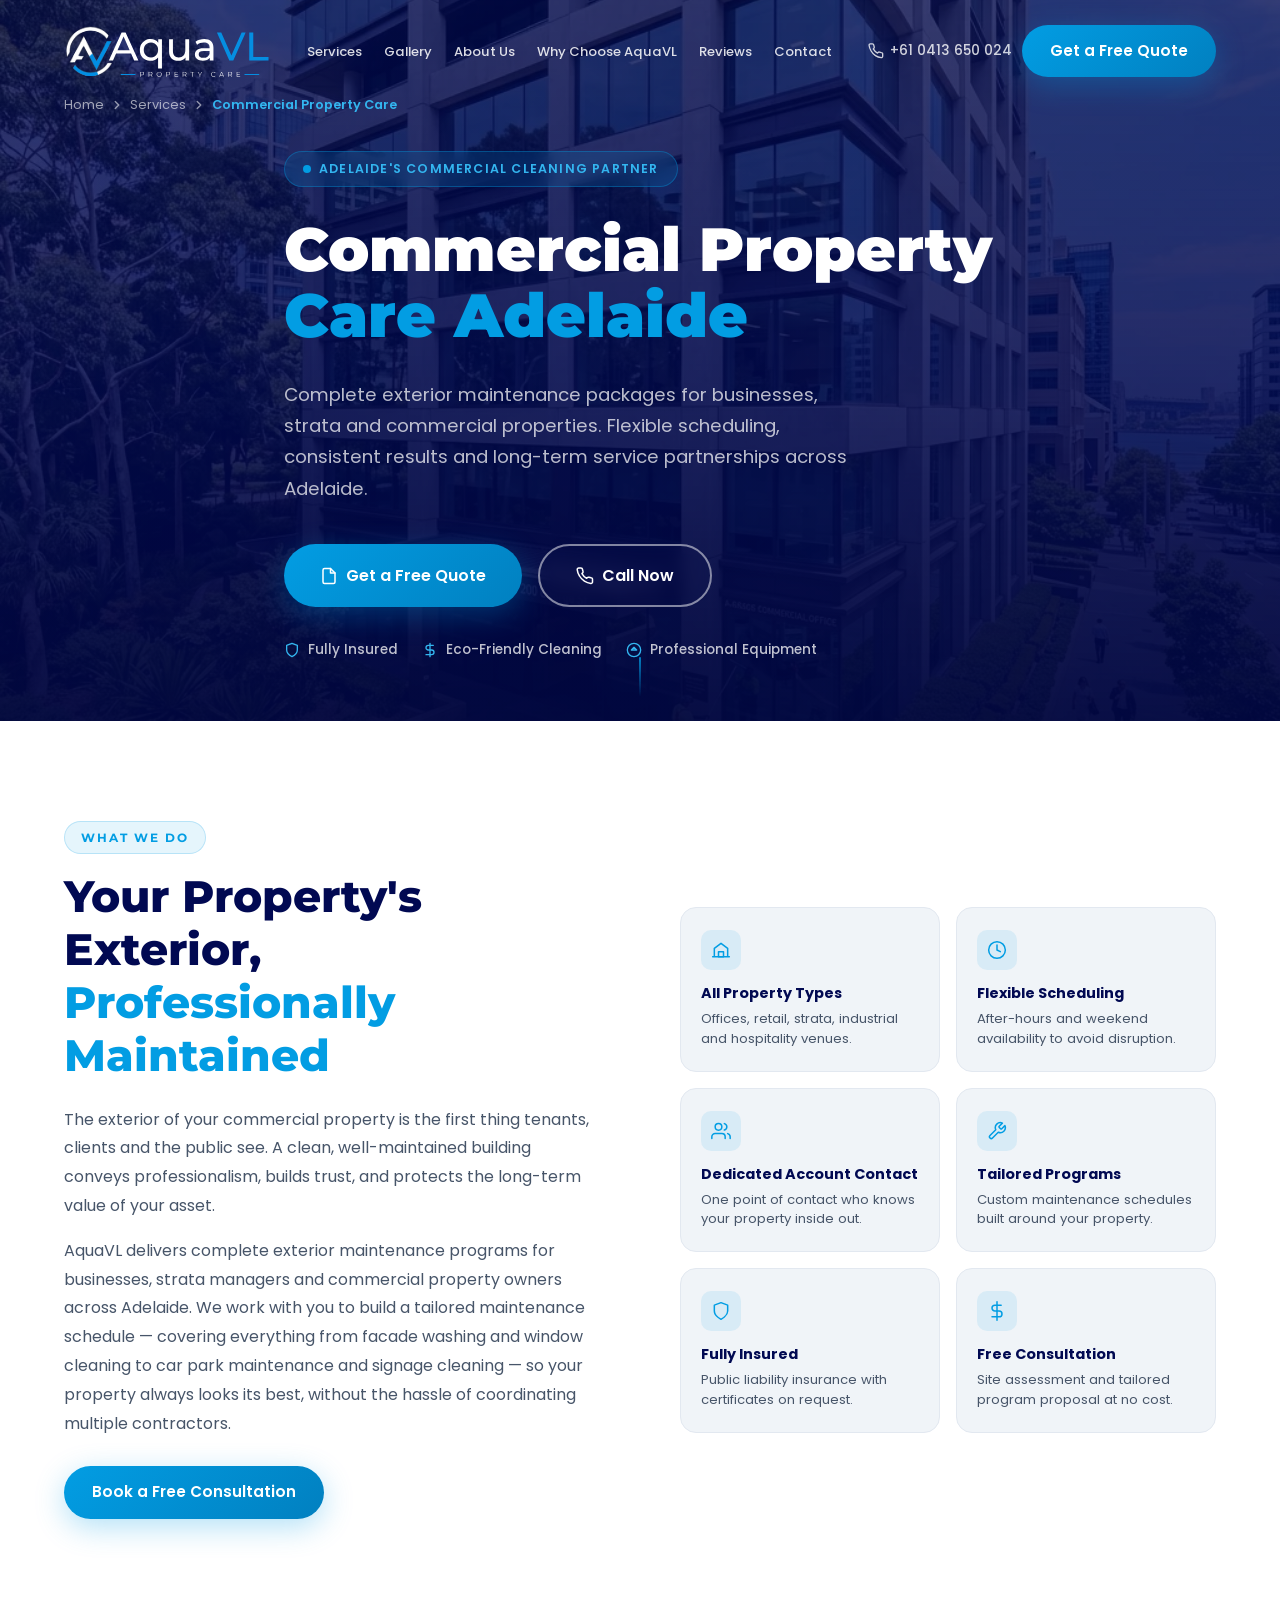
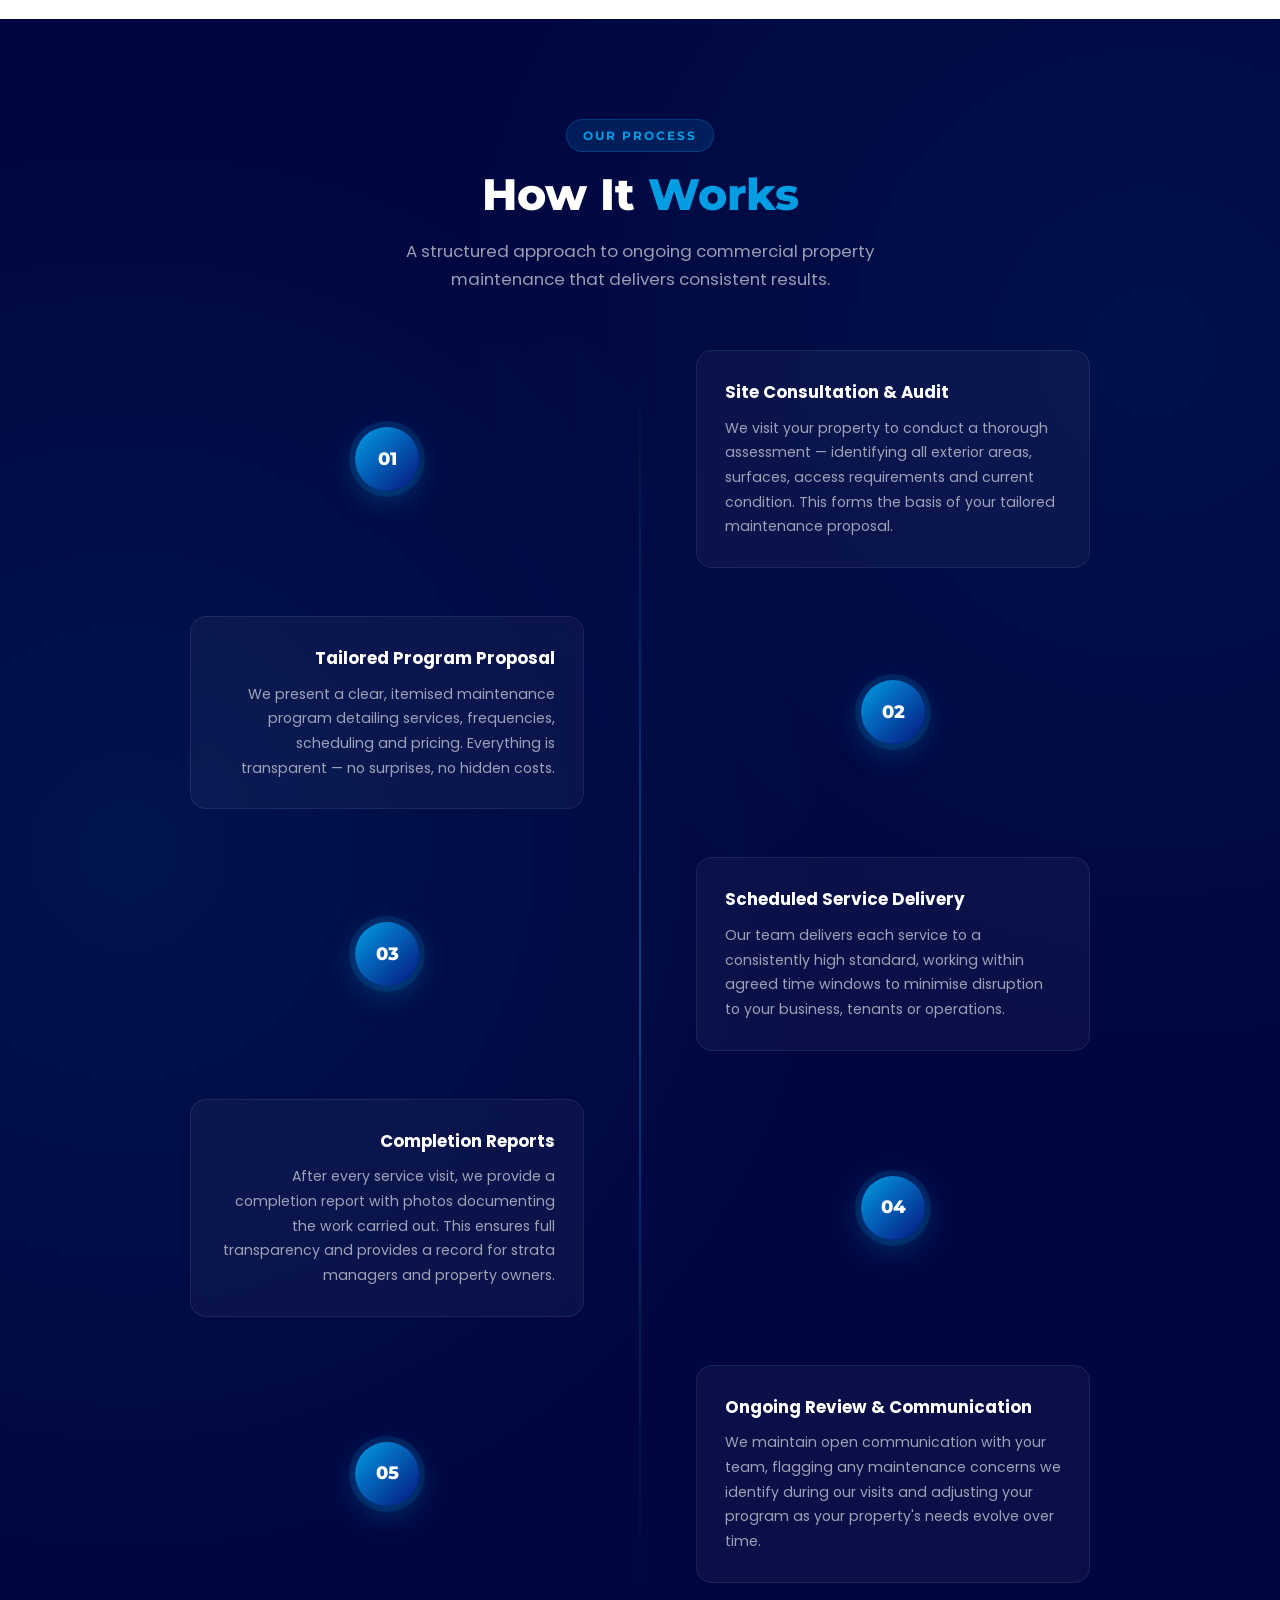
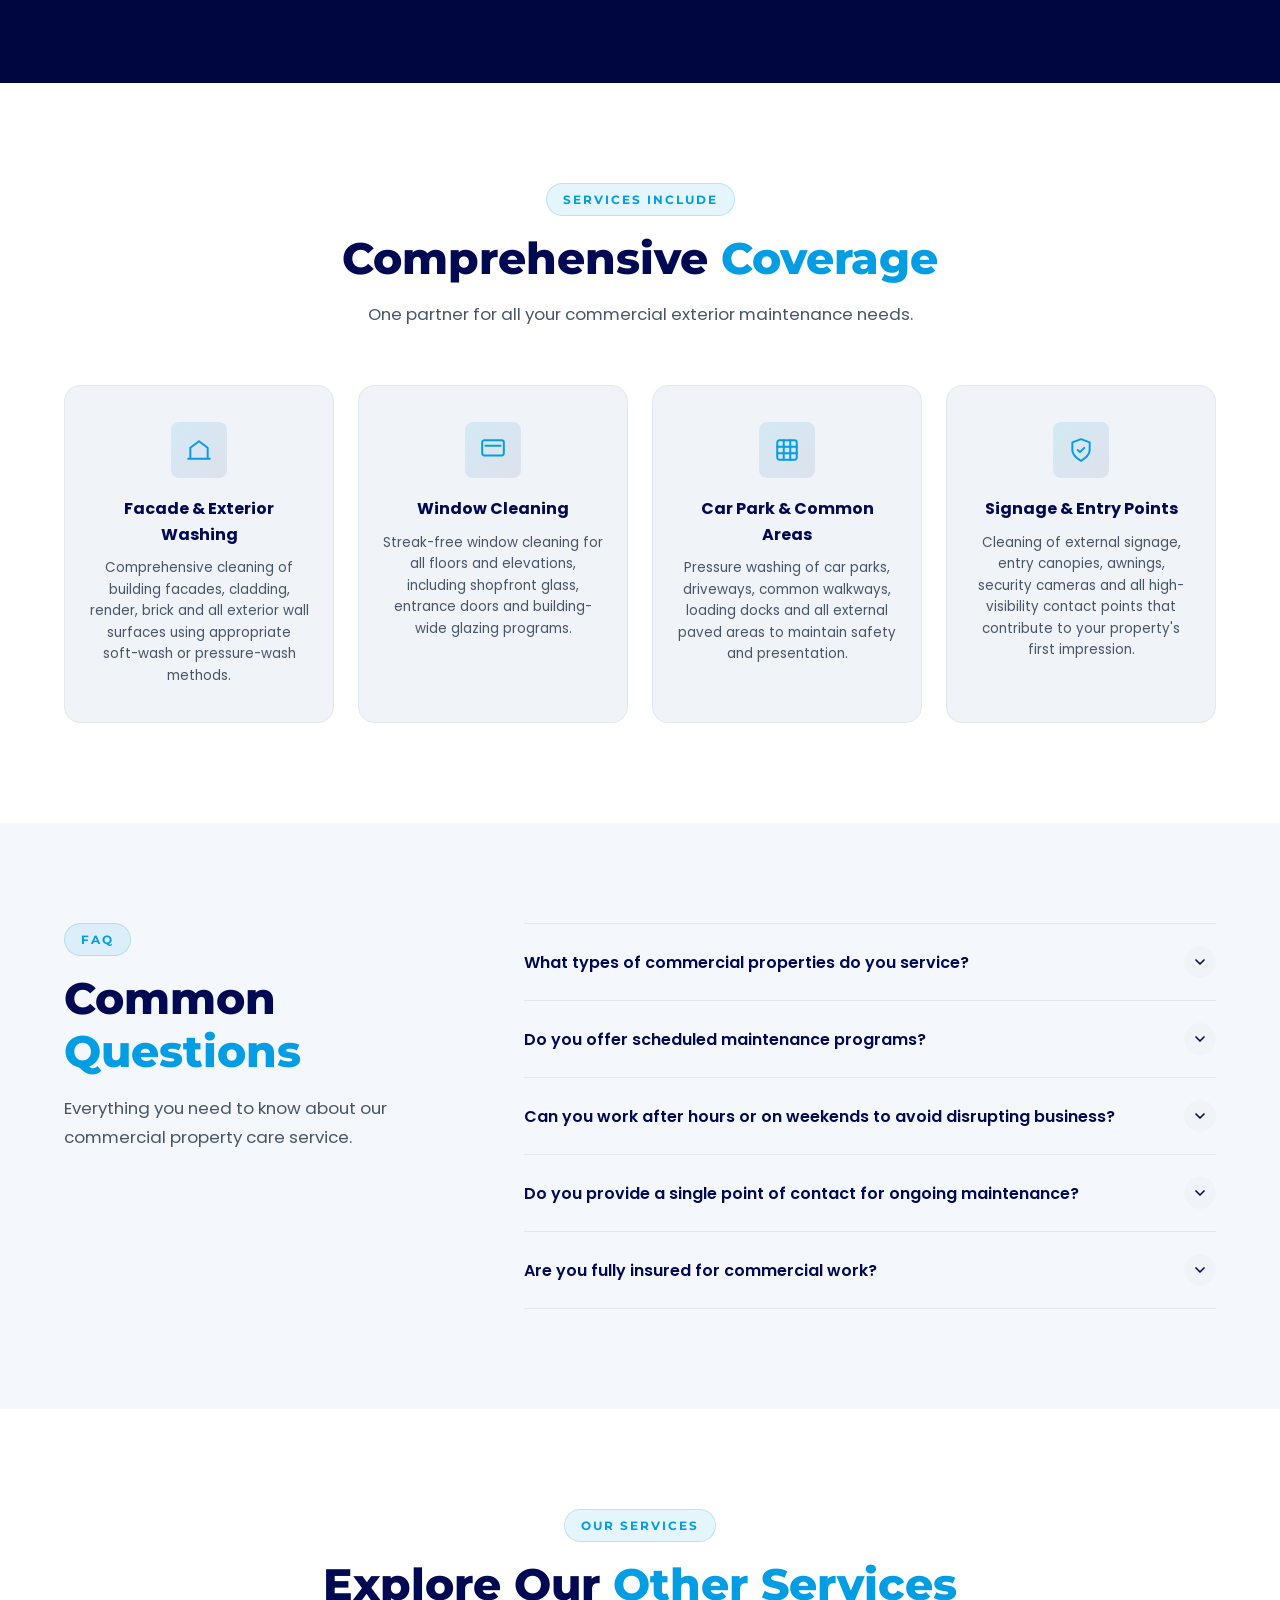
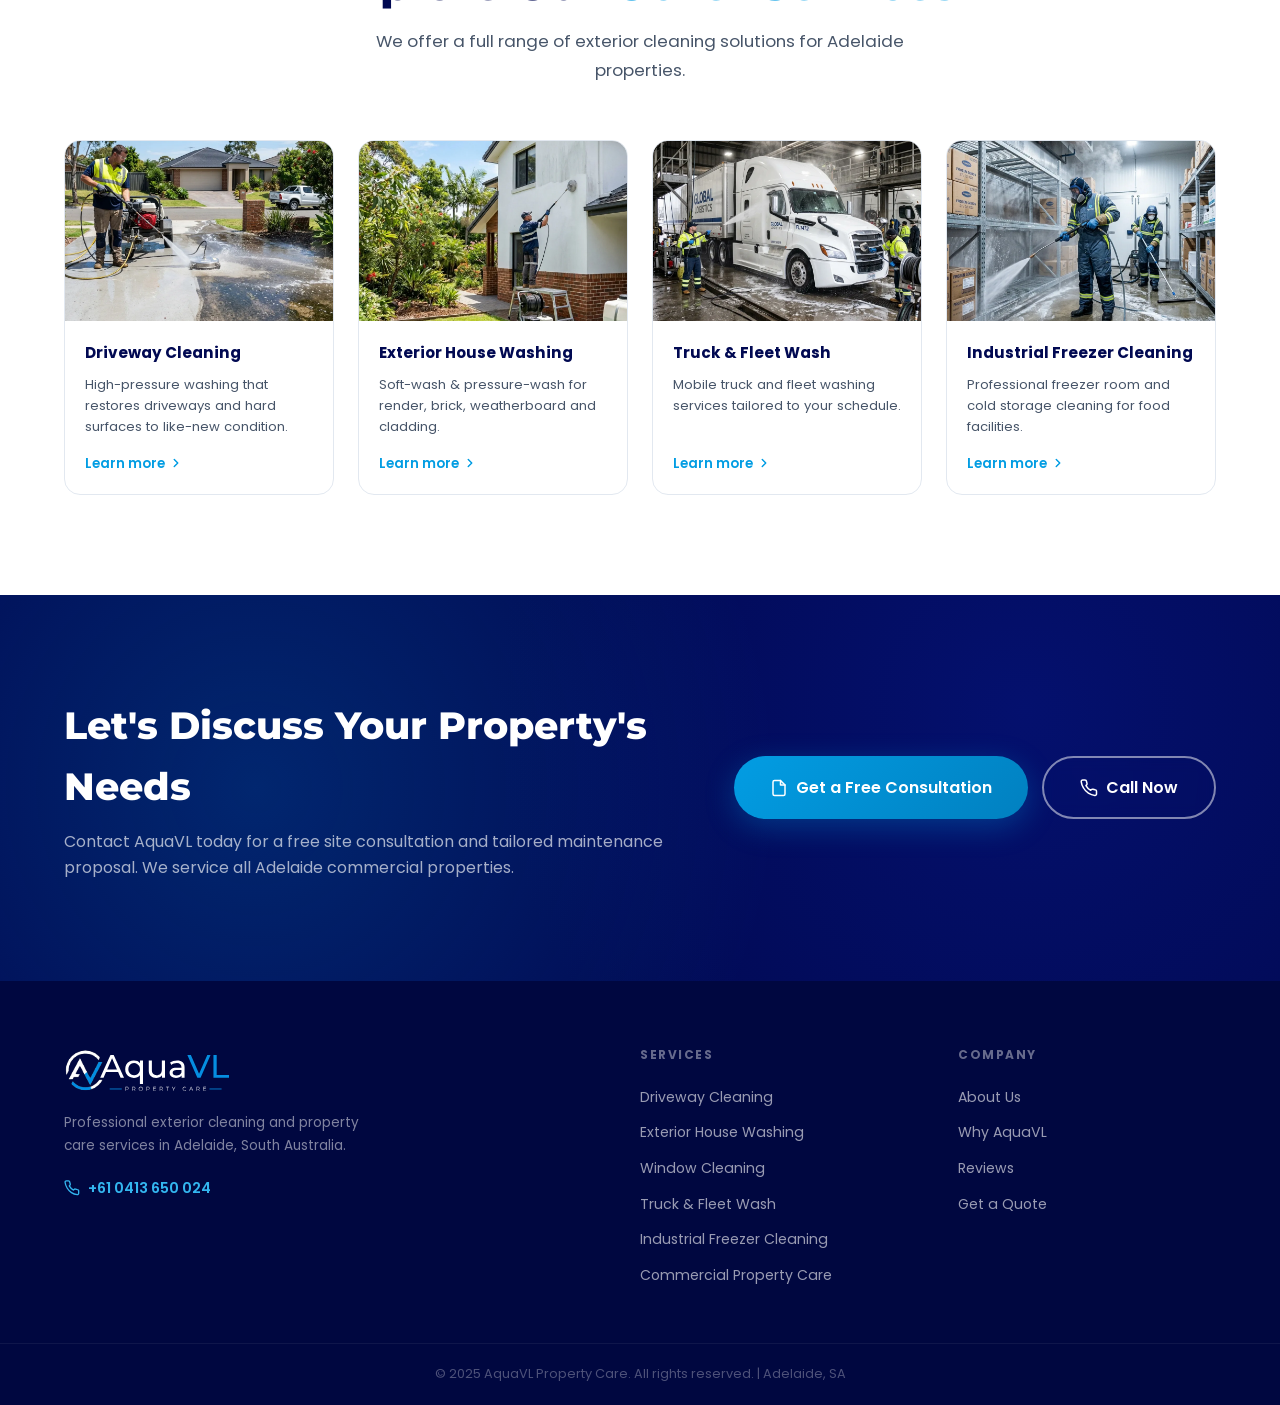
==== commit dcd93b25: "Add files via upload" ====
--- a/services/commercial-property-care.html
+++ b/services/commercial-property-care.html
@@ -22,6 +22,12 @@
   <script type="application/ld+json">
   {"@context":"https://schema.org","@type":"FAQPage","mainEntity":[{"@type":"Question","name":"What types of commercial properties do you service?","acceptedAnswer":{"@type":"Answer","text":"We service a wide range of commercial properties including office buildings, retail centres, industrial facilities, strata complexes, warehouses, hospitality venues, medical centres and more. If it has an exterior, we can clean and maintain it."}},{"@type":"Question","name":"Do you offer scheduled maintenance programs?","acceptedAnswer":{"@type":"Answer","text":"Yes. We offer tailored maintenance schedules — monthly, quarterly or as needed — to keep your property consistently well-maintained. Scheduled clients receive priority booking and consistent service teams where possible."}},{"@type":"Question","name":"Can you work after hours or on weekends to avoid disrupting business?","acceptedAnswer":{"@type":"Answer","text":"Absolutely. We understand that commercial properties need to keep operating. We offer early morning, evening and weekend availability to minimise disruption to your tenants, staff and customers."}},{"@type":"Question","name":"Do you provide a single point of contact for ongoing maintenance?","acceptedAnswer":{"@type":"Answer","text":"Yes. For ongoing commercial clients, we assign a dedicated account contact who understands your property's specific requirements and ensures consistent service delivery across every visit."}},{"@type":"Question","name":"Are you fully insured for commercial work?","acceptedAnswer":{"@type":"Answer","text":"Yes. AquaVL holds public liability insurance appropriate for commercial property work. Certificates of currency can be provided on request for strata managers, property managers and body corporates."}}]}
   </script>
+
+  <!-- Preconnect for Google Fonts (non-blocking) -->
+  <link rel="preconnect" href="https://fonts.googleapis.com" />
+  <link rel="preconnect" href="https://fonts.gstatic.com" crossorigin />
+  <link rel="stylesheet" href="https://fonts.googleapis.com/css2?family=Poppins:wght@300;400;500;600;700;800;900&family=Montserrat:wght@400;500;600;700;800&display=swap" media="print" onload="this.media='all'" />
+  <noscript><link rel="stylesheet" href="https://fonts.googleapis.com/css2?family=Poppins:wght@300;400;500;600;700;800;900&family=Montserrat:wght@400;500;600;700;800&display=swap" /></noscript>
 
   <link rel="stylesheet" href="../css/style.css" />
   <link rel="stylesheet" href="../css/service-page.css" />
@@ -72,7 +78,7 @@
   <main>
 
     <section class="sp-hero" id="sp-hero" aria-labelledby="spHeroTitle">
-      <div class="sp-hero-bg" style="background-image: url('../assets/images/service-commercial.png');" aria-hidden="true"></div>
+      <div class="sp-hero-bg" style="background-image: url('../assets/images/service-commercial.webp');" aria-hidden="true"></div>
       <div class="sp-hero-overlay" aria-hidden="true"></div>
       <nav class="sp-breadcrumb container" aria-label="Breadcrumb">
         <ol>
@@ -326,19 +332,19 @@
         </div>
         <div class="sp-other-grid">
           <a href="driveway-cleaning.html" class="sp-other-card reveal reveal-delay-1" id="linkDriveway">
-            <div class="sp-other-card-img"><img src="../assets/images/service-driveway.png" alt="Driveway Cleaning Adelaide" loading="lazy" /></div>
+            <div class="sp-other-card-img"><img src="../assets/images/service-driveway.webp" alt="Driveway Cleaning Adelaide" loading="lazy" /></div>
             <div class="sp-other-card-body"><h3>Driveway Cleaning</h3><p>High-pressure washing that restores driveways and hard surfaces to like-new condition.</p><span class="sp-other-card-link">Learn more <svg xmlns="http://www.w3.org/2000/svg" viewBox="0 0 24 24" fill="none" stroke="currentColor" stroke-width="2.5" stroke-linecap="round" stroke-linejoin="round"><polyline points="9 18 15 12 9 6"/></svg></span></div>
           </a>
           <a href="exterior-house-washing.html" class="sp-other-card reveal reveal-delay-2" id="linkHouseWashing">
-            <div class="sp-other-card-img"><img src="../assets/images/service-house-washing.png" alt="Exterior House Washing Adelaide" loading="lazy" /></div>
+            <div class="sp-other-card-img"><img src="../assets/images/service-house-washing.webp" alt="Exterior House Washing Adelaide" loading="lazy" /></div>
             <div class="sp-other-card-body"><h3>Exterior House Washing</h3><p>Soft-wash &amp; pressure-wash for render, brick, weatherboard and cladding.</p><span class="sp-other-card-link">Learn more <svg xmlns="http://www.w3.org/2000/svg" viewBox="0 0 24 24" fill="none" stroke="currentColor" stroke-width="2.5" stroke-linecap="round" stroke-linejoin="round"><polyline points="9 18 15 12 9 6"/></svg></span></div>
           </a>
           <a href="truck-fleet-wash.html" class="sp-other-card reveal reveal-delay-3" id="linkTruckFleet">
-            <div class="sp-other-card-img"><img src="../assets/images/service-truck-wash.png" alt="Truck and Fleet Wash Adelaide" loading="lazy" /></div>
+            <div class="sp-other-card-img"><img src="../assets/images/service-truck-wash.webp" alt="Truck and Fleet Wash Adelaide" loading="lazy" /></div>
             <div class="sp-other-card-body"><h3>Truck &amp; Fleet Wash</h3><p>Mobile truck and fleet washing services tailored to your schedule.</p><span class="sp-other-card-link">Learn more <svg xmlns="http://www.w3.org/2000/svg" viewBox="0 0 24 24" fill="none" stroke="currentColor" stroke-width="2.5" stroke-linecap="round" stroke-linejoin="round"><polyline points="9 18 15 12 9 6"/></svg></span></div>
           </a>
           <a href="freezer-cleaning.html" class="sp-other-card reveal reveal-delay-4" id="linkFreezer">
-            <div class="sp-other-card-img"><img src="../assets/images/service-freezer-cleaning.png" alt="Industrial Freezer Cleaning Adelaide" loading="lazy" /></div>
+            <div class="sp-other-card-img"><img src="../assets/images/service-freezer-cleaning.webp" alt="Industrial Freezer Cleaning Adelaide" loading="lazy" /></div>
             <div class="sp-other-card-body"><h3>Industrial Freezer Cleaning</h3><p>Professional freezer room and cold storage cleaning for food facilities.</p><span class="sp-other-card-link">Learn more <svg xmlns="http://www.w3.org/2000/svg" viewBox="0 0 24 24" fill="none" stroke="currentColor" stroke-width="2.5" stroke-linecap="round" stroke-linejoin="round"><polyline points="9 18 15 12 9 6"/></svg></span></div>
           </a>
         </div>
@@ -392,6 +398,6 @@
     <div class="sp-footer-bottom"><div class="container"><p>&copy; 2025 AquaVL Property Care. All rights reserved. | Adelaide, SA</p></div></div>
   </footer>
 
-  <script src="../js/service-page.js"></script>
+  <script src="../js/service-page.js" defer></script>
 </body>
 </html>
--- a/css/style.css
+++ b/css/style.css
@@ -1,2078 +1 @@
-/* ============================================================
-   AQUAVL PROPERTY CARE — DESIGN SYSTEM
-   ============================================================ */
-
-/* ---- Google Fonts ---- */
-@import url('https://fonts.googleapis.com/css2?family=Poppins:wght@300;400;500;600;700;800;900&family=Montserrat:wght@400;500;600;700;800&display=swap');
-
-/* ---- CSS Variables ---- */
-:root {
-  --navy: #010952;
-  --navy-dark: #000740;
-  --navy-light: #061580;
-  --blue: #029de3;
-  --blue-light: #33b6f0;
-  --blue-dark: #0180c0;
-  --white: #ffffff;
-  --off-white: #f4f8fc;
-  --gray-100: #f0f4f8;
-  --gray-200: #e2e8f0;
-  --gray-400: #94a3b8;
-  --gray-600: #475569;
-  --gray-800: #1e293b;
-  --black: #0a0a0a;
-
-  --font-primary: 'Poppins', sans-serif;
-  --font-secondary: 'Montserrat', sans-serif;
-
-  --radius-sm: 8px;
-  --radius-md: 16px;
-  --radius-lg: 24px;
-  --radius-xl: 40px;
-
-  --shadow-sm: 0 2px 8px rgba(1, 9, 82, 0.08);
-  --shadow-md: 0 8px 30px rgba(1, 9, 82, 0.12);
-  --shadow-lg: 0 20px 60px rgba(1, 9, 82, 0.18);
-  --shadow-blue: 0 8px 30px rgba(2, 157, 227, 0.30);
-
-  --transition: 0.3s cubic-bezier(0.4, 0, 0.2, 1);
-  --transition-slow: 0.6s cubic-bezier(0.4, 0, 0.2, 1);
-}
-
-/* ---- Reset ---- */
-*,
-*::before,
-*::after {
-  margin: 0;
-  padding: 0;
-  box-sizing: border-box;
-}
-
-html {
-  scroll-behavior: smooth;
-  font-size: 16px;
-}
-
-body {
-  font-family: var(--font-primary);
-  color: var(--gray-800);
-  background: var(--white);
-  line-height: 1.6;
-  overflow-x: hidden;
-}
-
-img {
-  max-width: 100%;
-  height: auto;
-  display: block;
-}
-
-a {
-  text-decoration: none;
-  color: inherit;
-}
-
-ul {
-  list-style: none;
-}
-
-/* ---- Utility Classes ---- */
-.container {
-  width: 100%;
-  max-width: 1200px;
-  margin: 0 auto;
-  padding: 0 24px;
-}
-
-.section-tag {
-  display: inline-block;
-  background: rgba(2, 157, 227, 0.1);
-  color: var(--blue);
-  font-family: var(--font-secondary);
-  font-size: 0.75rem;
-  font-weight: 700;
-  letter-spacing: 2px;
-  text-transform: uppercase;
-  padding: 6px 16px;
-  border-radius: 50px;
-  margin-bottom: 16px;
-  border: 1px solid rgba(2, 157, 227, 0.2);
-}
-
-.section-title {
-  font-family: var(--font-secondary);
-  font-size: clamp(1.75rem, 3.5vw, 2.75rem);
-  font-weight: 800;
-  color: var(--navy);
-  line-height: 1.2;
-  margin-bottom: 16px;
-}
-
-.section-title span {
-  color: var(--blue);
-}
-
-.section-subtitle {
-  font-size: 1.05rem;
-  color: var(--gray-600);
-  max-width: 560px;
-  line-height: 1.7;
-}
-
-.text-center {
-  text-align: center;
-}
-
-.text-center .section-subtitle {
-  margin: 0 auto;
-}
-
-/* ---- Buttons ---- */
-.btn {
-  display: inline-flex;
-  align-items: center;
-  gap: 8px;
-  padding: 14px 28px;
-  border-radius: 50px;
-  font-family: var(--font-primary);
-  font-size: 0.95rem;
-  font-weight: 600;
-  cursor: pointer;
-  border: none;
-  transition: var(--transition);
-  white-space: nowrap;
-  text-decoration: none;
-}
-
-.btn-primary {
-  background: linear-gradient(135deg, var(--blue), var(--blue-dark));
-  color: var(--white);
-  box-shadow: var(--shadow-blue);
-}
-
-.btn-primary:hover {
-  transform: translateY(-2px);
-  box-shadow: 0 12px 40px rgba(2, 157, 227, 0.45);
-}
-
-.btn-secondary {
-  background: transparent;
-  color: var(--white);
-  border: 2px solid rgba(255, 255, 255, 0.5);
-  backdrop-filter: blur(8px);
-}
-
-.btn-secondary:hover {
-  background: rgba(255, 255, 255, 0.15);
-  border-color: var(--white);
-  transform: translateY(-2px);
-}
-
-.btn-outline {
-  background: transparent;
-  color: var(--navy);
-  border: 2px solid var(--navy);
-}
-
-.btn-outline:hover {
-  background: var(--navy);
-  color: var(--white);
-  transform: translateY(-2px);
-}
-
-.btn-lg {
-  padding: 17px 36px;
-  font-size: 1rem;
-}
-
-/* ============================================================
-   NAVBAR
-   ============================================================ */
-#navbar {
-  position: fixed;
-  top: 0;
-  left: 0;
-  width: 100%;
-  z-index: 1000;
-  padding: 20px 0;
-  transition: var(--transition);
-}
-
-#navbar.scrolled {
-  background: var(--navy);
-  padding: 12px 0;
-  box-shadow: 0 4px 30px rgba(1, 9, 82, 0.3);
-}
-
-/* Sticky CTA button — hidden until scrolled past hero */
-.nav-scroll-cta {
-  opacity: 0;
-  pointer-events: none;
-  transform: translateY(-6px) scale(0.95);
-  transition: opacity 0.3s ease, transform 0.3s ease;
-  padding: 10px 20px;
-  font-size: 0.85rem;
-  display: none;
-  /* shown only on mobile via media query */
-}
-
-.nav-inner {
-  display: flex;
-  align-items: center;
-  justify-content: space-between;
-  gap: 16px;
-}
-
-.nav-logo {
-  display: flex;
-  align-items: center;
-  transition: var(--transition);
-}
-
-.nav-logo:hover {
-  opacity: 0.85;
-  transform: translateY(-1px);
-}
-
-.nav-logo img {
-  height: 62px;
-  width: auto;
-  transition: var(--transition);
-}
-
-.nav-links {
-  display: flex;
-  align-items: center;
-  gap: 2px;
-}
-
-.nav-links a {
-  font-size: 0.82rem;
-  font-weight: 500;
-  color: rgba(255, 255, 255, 0.85);
-  padding: 7px 10px;
-  border-radius: 8px;
-  transition: var(--transition);
-  white-space: nowrap;
-}
-
-.nav-links a:hover,
-.nav-links a.active {
-  color: var(--white);
-  background: rgba(255, 255, 255, 0.1);
-}
-
-.nav-cta {
-  display: flex;
-  align-items: center;
-  gap: 10px;
-  flex-shrink: 0;
-}
-
-.nav-phone {
-  display: flex;
-  align-items: center;
-  gap: 6px;
-  color: rgba(255, 255, 255, 0.8);
-  font-size: 0.85rem;
-  font-weight: 500;
-  transition: var(--transition);
-}
-
-.nav-phone:hover {
-  color: var(--blue-light);
-}
-
-.nav-phone svg {
-  width: 16px;
-  height: 16px;
-}
-
-.hamburger {
-  display: none;
-  flex-direction: column;
-  gap: 5px;
-  cursor: pointer;
-  padding: 4px;
-  background: none;
-  border: none;
-}
-
-.hamburger span {
-  display: block;
-  width: 24px;
-  height: 2px;
-  background: var(--white);
-  border-radius: 2px;
-  transition: var(--transition);
-}
-
-.hamburger.active span:nth-child(1) {
-  transform: translateY(7px) rotate(45deg);
-}
-
-.hamburger.active span:nth-child(2) {
-  opacity: 0;
-}
-
-.hamburger.active span:nth-child(3) {
-  transform: translateY(-7px) rotate(-45deg);
-}
-
-/* Mobile menu */
-.mobile-menu {
-  display: none;
-  position: fixed;
-  top: 0;
-  left: 0;
-  width: 100%;
-  height: 100vh;
-  background: var(--navy);
-  z-index: 999;
-  flex-direction: column;
-  align-items: center;
-  justify-content: center;
-  gap: 12px;
-  opacity: 0;
-  pointer-events: none;
-  transition: opacity var(--transition);
-}
-
-.mobile-menu.open {
-  display: flex;
-  opacity: 1;
-  pointer-events: all;
-}
-
-.mobile-menu a {
-  font-size: 1.4rem;
-  font-weight: 600;
-  color: var(--white);
-  padding: 12px 32px;
-  border-radius: 12px;
-  transition: var(--transition);
-}
-
-.mobile-menu a:hover {
-  color: var(--blue-light);
-  background: rgba(255, 255, 255, 0.05);
-}
-
-.mobile-menu-close {
-  position: fixed;
-  top: 18px;
-  right: 20px;
-  z-index: 1002;
-  background: none;
-  border: none;
-  color: var(--white);
-  cursor: pointer;
-  font-size: 1.5rem;
-  padding: 8px;
-  line-height: 1;
-  opacity: 0.9;
-  transition: var(--transition);
-}
-
-.mobile-menu-close:hover {
-  opacity: 1;
-}
-
-.mobile-menu .btn {
-  margin-top: 16px;
-}
-
-/* ============================================================
-   HERO SECTION
-   ============================================================ */
-#hero {
-  position: relative;
-  min-height: 80vh;
-  display: flex;
-  align-items: center;
-  overflow: hidden;
-  background: var(--navy-dark);
-}
-
-.hero-bg {
-  position: absolute;
-  inset: 0;
-  background-image: url('../assets/images/hero-bg.jpg');
-  background-size: cover;
-  background-position: center;
-  opacity: 0.65;
-  transform: scale(1.05);
-  transition: transform 8s ease;
-}
-
-#hero:hover .hero-bg {
-  transform: scale(1);
-}
-
-.hero-overlay {
-  position: absolute;
-  inset: 0;
-  background: linear-gradient(135deg,
-      rgba(1, 9, 82, 0.92) 0%,
-      rgba(1, 9, 82, 0.75) 50%,
-      rgba(2, 157, 227, 0.15) 100%);
-}
-
-.hero-content {
-  position: relative;
-  z-index: 2;
-  padding: 120px 0 100px;
-  max-width: 700px;
-}
-
-.hero-badge {
-  display: inline-flex;
-  align-items: center;
-  gap: 8px;
-  background: rgba(2, 157, 227, 0.15);
-  border: 1px solid rgba(2, 157, 227, 0.3);
-  border-radius: 50px;
-  padding: 8px 18px;
-  margin-bottom: 30px;
-  backdrop-filter: blur(8px);
-}
-
-.hero-badge-dot {
-  width: 8px;
-  height: 8px;
-  background: var(--blue);
-  border-radius: 50%;
-  animation: pulse-dot 2s infinite;
-}
-
-@keyframes pulse-dot {
-
-  0%,
-  100% {
-    opacity: 1;
-    transform: scale(1);
-  }
-
-  50% {
-    opacity: 0.5;
-    transform: scale(0.8);
-  }
-}
-
-.hero-badge span {
-  font-size: 0.8rem;
-  font-weight: 600;
-  color: var(--blue-light);
-  text-transform: uppercase;
-  letter-spacing: 1px;
-}
-
-.hero-title {
-  font-family: var(--font-secondary);
-  font-size: clamp(1.65rem, 4.2vw, 3rem);
-  font-weight: 900;
-  color: var(--white);
-  line-height: 1.1;
-  margin-bottom: 30px;
-}
-
-.hero-title .accent {
-  color: var(--blue);
-  display: block;
-}
-
-.hero-subtitle {
-  font-size: clamp(1rem, 2vw, 1.2rem);
-  color: rgba(255, 255, 255, 0.75);
-  margin-bottom: 45px;
-  line-height: 1.7;
-  max-width: 560px;
-}
-
-.hero-urgency {
-  display: flex;
-  flex-wrap: wrap;
-  gap: 12px 28px;
-  margin-bottom: 36px;
-}
-
-.hero-urgency span {
-  font-size: 0.88rem;
-  font-weight: 600;
-  color: rgba(255, 255, 255, 0.9);
-  display: flex;
-  align-items: center;
-  gap: 6px;
-}
-
-.hero-urgency span::before {
-  content: '';
-  display: inline-block;
-  width: 6px;
-  height: 6px;
-  background: var(--blue);
-  border-radius: 50%;
-  flex-shrink: 0;
-}
-
-.hero-buttons {
-  display: flex;
-  gap: 16px;
-  flex-wrap: wrap;
-  margin-bottom: 60px;
-}
-
-.hero-stats {
-  display: flex;
-  gap: 40px;
-  flex-wrap: wrap;
-}
-
-.stat-item {
-  display: flex;
-  flex-direction: column;
-}
-
-.stat-number {
-  font-family: var(--font-secondary);
-  font-size: 2rem;
-  font-weight: 800;
-  color: var(--white);
-  line-height: 1;
-}
-
-.stat-number span {
-  color: var(--blue);
-}
-
-.stat-label {
-  font-size: 0.78rem;
-  color: rgba(255, 255, 255, 0.55);
-  text-transform: uppercase;
-  letter-spacing: 1px;
-  margin-top: 4px;
-  font-weight: 500;
-}
-
-/* ---- Hero Badges (Feature Indicators) ---- */
-.hero-badges {
-  display: flex;
-  gap: 16px;
-  flex-wrap: wrap;
-}
-
-.hero-badge-item {
-  display: flex;
-  align-items: center;
-  gap: 10px;
-  background: rgba(255, 255, 255, 0.07);
-  border: 1px solid rgba(255, 255, 255, 0.12);
-  border-radius: 50px;
-  padding: 10px 18px 10px 10px;
-  backdrop-filter: blur(8px);
-  transition: var(--transition);
-}
-
-.hero-badge-item:hover {
-  background: rgba(2, 157, 227, 0.15);
-  border-color: rgba(2, 157, 227, 0.35);
-  transform: translateY(-2px);
-}
-
-.hero-badge-icon {
-  width: 32px;
-  height: 32px;
-  background: linear-gradient(135deg, var(--blue), var(--blue-dark));
-  border-radius: 50%;
-  display: flex;
-  align-items: center;
-  justify-content: center;
-  flex-shrink: 0;
-}
-
-.hero-badge-icon svg {
-  width: 16px;
-  height: 16px;
-  color: var(--white);
-}
-
-.hero-badge-item span {
-  font-size: 0.82rem;
-  font-weight: 600;
-  color: rgba(255, 255, 255, 0.9);
-  white-space: nowrap;
-}
-
-.hero-scroll {
-  position: absolute;
-  bottom: 36px;
-  left: 50%;
-  transform: translateX(-50%);
-  z-index: 2;
-  display: flex;
-  flex-direction: column;
-  align-items: center;
-  gap: 8px;
-  color: rgba(255, 255, 255, 0.4);
-  font-size: 0.72rem;
-  letter-spacing: 2px;
-  text-transform: uppercase;
-}
-
-.scroll-line {
-  width: 1px;
-  height: 50px;
-  background: linear-gradient(to bottom, rgba(255, 255, 255, 0.4), transparent);
-  animation: scroll-bounce 1.5s infinite;
-}
-
-@keyframes scroll-bounce {
-
-  0%,
-  100% {
-    transform: scaleY(1);
-  }
-
-  50% {
-    transform: scaleY(0.6);
-  }
-}
-
-/* ============================================================
-   SERVICES SECTION
-   ============================================================ */
-#services {
-  padding: 60px 0 60px;
-  background: var(--off-white);
-}
-
-.services-header {
-  margin-bottom: 60px;
-}
-
-.services-grid {
-  display: grid;
-  grid-template-columns: repeat(3, 1fr);
-  gap: 28px;
-}
-
-.service-card {
-  background: var(--white);
-  border: 1px solid var(--gray-200);
-  border-radius: var(--radius-lg);
-  padding: 0;
-  transition: var(--transition);
-  cursor: default;
-  position: relative;
-  overflow: visible;
-  display: flex;
-  flex-direction: column;
-}
-
-.service-card::before {
-  content: '';
-  position: absolute;
-  bottom: 0;
-  left: 0;
-  right: 0;
-  height: 3px;
-  background: linear-gradient(90deg, var(--navy), var(--blue));
-  transform: scaleX(0);
-  transform-origin: left;
-  transition: var(--transition);
-  z-index: 2;
-}
-
-.service-card:hover {
-  border-color: transparent;
-  box-shadow: var(--shadow-lg);
-  transform: translateY(-6px);
-}
-
-.service-card:hover::before {
-  transform: scaleX(1);
-}
-
-/* Image container at top of card */
-.service-card-image {
-  position: relative;
-  width: 100%;
-  height: 200px;
-  overflow: visible;
-  border-radius: var(--radius-lg) var(--radius-lg) 0 0;
-  flex-shrink: 0;
-}
-
-.service-card-image img {
-  width: 100%;
-  height: 100%;
-  object-fit: cover;
-  transition: transform 0.5s ease;
-  display: block;
-  border-radius: var(--radius-lg) var(--radius-lg) 0 0;
-  overflow: hidden;
-}
-
-.service-card:hover .service-card-image img {
-  transform: scale(1.06);
-}
-
-/* Icon overlaid at bottom-left of the image */
-.service-card-image .service-icon {
-  position: absolute;
-  bottom: -20px;
-  left: 20px;
-  width: 52px;
-  height: 52px;
-  background: var(--white);
-  border-radius: var(--radius-md);
-  display: flex;
-  align-items: center;
-  justify-content: center;
-  box-shadow: var(--shadow-md);
-  border: 1px solid var(--gray-100);
-  margin-bottom: 0;
-  transition: var(--transition);
-  z-index: 10;
-}
-
-.service-card:hover .service-card-image .service-icon {
-  background: linear-gradient(135deg, var(--blue), var(--navy-light));
-}
-
-.service-card-image .service-icon svg {
-  width: 24px;
-  height: 24px;
-  color: var(--blue);
-  transition: var(--transition);
-}
-
-.service-card:hover .service-card-image .service-icon svg {
-  color: var(--white);
-}
-
-/* Text body below image */
-.service-card-body {
-  padding: 36px 24px 24px;
-  flex: 1;
-  display: flex;
-  flex-direction: column;
-}
-
-.service-card h3 {
-  font-family: var(--font-secondary);
-  font-size: 1.05rem;
-  font-weight: 700;
-  color: var(--navy);
-  margin-bottom: 10px;
-}
-
-.service-card p {
-  font-size: 0.88rem;
-  color: var(--gray-600);
-  line-height: 1.65;
-  flex: 1;
-}
-
-.service-learn-more {
-  display: inline-flex;
-  align-items: center;
-  gap: 6px;
-  margin-top: 18px;
-  font-size: 0.85rem;
-  font-weight: 600;
-  color: var(--blue);
-  transition: var(--transition);
-}
-
-.service-learn-more svg {
-  width: 14px;
-  height: 14px;
-  transition: var(--transition);
-}
-
-.service-card:hover .service-learn-more {
-  gap: 10px;
-}
-
-/* ============================================================
-   BEFORE & AFTER GALLERY
-   ============================================================ */
-#gallery {
-  padding: 60px 0;
-  background: var(--white);
-}
-
-.gallery-header {
-  margin-bottom: 60px;
-}
-
-/* Carousel container */
-.gallery-carousel-container {
-  position: relative;
-  width: 100%;
-  margin-bottom: 10px;
-}
-
-.gallery-carousel-track-wrapper {
-  overflow: hidden;
-  width: 100%;
-  padding: 10px 0;
-  cursor: grab;
-}
-
-.gallery-carousel-track-wrapper:active {
-  cursor: grabbing;
-}
-
-.gallery-carousel-track {
-  display: flex;
-  gap: 24px;
-  transition: transform 0.4s cubic-bezier(0.25, 0.46, 0.45, 0.94);
-  will-change: transform;
-}
-
-.gallery-card {
-  border-radius: var(--radius-lg);
-  overflow: hidden;
-  box-shadow: var(--shadow-md);
-  position: relative;
-  background: var(--navy);
-  flex-shrink: 0;
-  width: 100%;
-  /* Default mobile: 1 card */
-}
-
-/* Responsive carousel widths */
-@media (min-width: 768px) {
-  .gallery-card {
-    width: calc((100% - 24px) / 2);
-    /* Tablet: 2 cards */
-  }
-}
-
-@media (min-width: 992px) {
-  .gallery-card {
-    width: calc((100% - (24px * 2)) / 3);
-    /* Desktop: 3 cards */
-  }
-}
-
-.gallery-card img {
-  width: 100%;
-  height: 320px;
-  object-fit: cover;
-  transition: var(--transition-slow);
-}
-
-/* Before / After top labels */
-.gallery-split-labels {
-  position: absolute;
-  top: 12px;
-  left: 0;
-  right: 0;
-  display: flex;
-  justify-content: space-around;
-  z-index: 3;
-  pointer-events: none;
-}
-
-.gallery-split-labels span {
-  font-family: var(--font-secondary);
-  font-size: 0.68rem;
-  font-weight: 700;
-  letter-spacing: 1.5px;
-  text-transform: uppercase;
-  color: var(--white);
-  background: rgba(1, 9, 82, 0.55);
-  border: 1px solid rgba(255, 255, 255, 0.2);
-  padding: 5px 14px;
-  border-radius: 50px;
-  backdrop-filter: blur(6px);
-}
-
-.gallery-split-labels span:last-child {
-  background: rgba(2, 157, 227, 0.75);
-  border-color: rgba(2, 157, 227, 0.4);
-}
-
-.gallery-card:hover img {
-  opacity: 0.85;
-  transform: scale(1.03);
-}
-
-.gallery-label {
-  position: absolute;
-  bottom: 0;
-  left: 0;
-  right: 0;
-  padding: 24px;
-  background: linear-gradient(to top, rgba(1, 9, 82, 0.95), transparent);
-  display: flex;
-  align-items: center;
-  justify-content: space-between;
-}
-
-.gallery-label h3 {
-  font-family: var(--font-secondary);
-  font-size: 1rem;
-  font-weight: 700;
-  color: var(--white);
-}
-
-.before-after-badge {
-  display: flex;
-  gap: 6px;
-}
-
-.badge {
-  font-size: 0.68rem;
-  font-weight: 700;
-  letter-spacing: 1px;
-  text-transform: uppercase;
-  padding: 4px 10px;
-  border-radius: 50px;
-}
-
-.badge-before {
-  background: rgba(255, 255, 255, 0.15);
-  color: rgba(255, 255, 255, 0.8);
-}
-
-.badge-after {
-  background: var(--blue);
-  color: var(--white);
-}
-
-/* ============================================================
-   WHY CHOOSE US
-   ============================================================ */
-#why-us {
-  padding: 60px 0;
-  background: var(--navy);
-  position: relative;
-  overflow: hidden;
-}
-
-#why-us::before {
-  content: '';
-  position: absolute;
-  top: -100px;
-  right: -100px;
-  width: 500px;
-  height: 500px;
-  background: radial-gradient(circle, rgba(2, 157, 227, 0.12) 0%, transparent 70%);
-  pointer-events: none;
-}
-
-#why-us::after {
-  content: '';
-  position: absolute;
-  bottom: -80px;
-  left: -80px;
-  width: 400px;
-  height: 400px;
-  background: radial-gradient(circle, rgba(2, 157, 227, 0.08) 0%, transparent 70%);
-  pointer-events: none;
-}
-
-#why-us .section-tag {
-  background: rgba(2, 157, 227, 0.15);
-  color: var(--blue-light);
-  border-color: rgba(2, 157, 227, 0.25);
-}
-
-#why-us .section-title {
-  color: var(--white);
-}
-
-#why-us .section-subtitle {
-  color: rgba(255, 255, 255, 0.6);
-}
-
-.why-us-header {
-  margin-bottom: 60px;
-}
-
-.why-us-grid {
-  display: grid;
-  grid-template-columns: repeat(4, 1fr);
-  gap: 20px;
-  position: relative;
-  z-index: 1;
-}
-
-.why-card {
-  background: rgba(255, 255, 255, 0.04);
-  border: 1px solid rgba(255, 255, 255, 0.08);
-  border-radius: var(--radius-lg);
-  padding: 32px 20px;
-  text-align: center;
-  transition: var(--transition);
-}
-
-.why-card:hover {
-  background: rgba(2, 157, 227, 0.1);
-  border-color: rgba(2, 157, 227, 0.3);
-  transform: translateY(-6px);
-}
-
-.why-icon {
-  width: 60px;
-  height: 60px;
-  background: linear-gradient(135deg, rgba(2, 157, 227, 0.2), rgba(2, 157, 227, 0.05));
-  border-radius: 50%;
-  display: flex;
-  align-items: center;
-  justify-content: center;
-  margin: 0 auto 20px;
-  transition: var(--transition);
-}
-
-.why-card:hover .why-icon {
-  background: linear-gradient(135deg, var(--blue), var(--blue-dark));
-}
-
-.why-icon svg {
-  width: 26px;
-  height: 26px;
-  color: var(--blue);
-  transition: var(--transition);
-}
-
-.why-card:hover .why-icon svg {
-  color: var(--white);
-}
-
-.why-card h3 {
-  font-family: var(--font-secondary);
-  font-size: 0.95rem;
-  font-weight: 700;
-  color: var(--white);
-  line-height: 1.3;
-}
-
-/* ============================================================
-   REVIEWS SECTION
-   ============================================================ */
-#reviews {
-  padding: 60px 0;
-  background: var(--white);
-}
-
-.reviews-header {
-  margin-bottom: 60px;
-}
-
-.reviews-carousel-container {
-  position: relative;
-  width: 100%;
-  margin-bottom: 48px;
-}
-
-.reviews-carousel-track-wrapper {
-  overflow: hidden;
-  width: 100%;
-  padding: 10px 0;
-  /* Add slight padding so card shadows aren't clipped */
-  cursor: grab;
-}
-
-.reviews-carousel-track-wrapper:active {
-  cursor: grabbing;
-}
-
-.reviews-carousel-track {
-  display: flex;
-  gap: 24px;
-  transition: transform 0.4s cubic-bezier(0.25, 0.46, 0.45, 0.94);
-  will-change: transform;
-}
-
-.review-card {
-  background: var(--white);
-  border: 1px solid var(--gray-200);
-  border-radius: var(--radius-lg);
-  padding: 28px;
-  transition: var(--transition);
-  position: relative;
-  flex-shrink: 0;
-  width: 100%;
-  /* Default mobile view: 1 card */
-}
-
-/* Responsive static fallbacks (overridden dynamically by JS if necessary) */
-@media (min-width: 768px) {
-  .review-card {
-    width: calc((100% - 24px) / 2);
-    /* Tablet view: 2 cards */
-  }
-}
-
-@media (min-width: 992px) {
-  .review-card {
-    width: calc((100% - (24px * 2)) / 3);
-    /* Desktop view: 3 cards */
-  }
-}
-
-.review-card:hover {
-  border-color: transparent;
-  box-shadow: var(--shadow-md);
-  transform: translateY(-4px);
-}
-
-/* Carousel controls & dots styling */
-.carousel-controls {
-  display: flex;
-  justify-content: center;
-  gap: 16px;
-  margin-top: 24px;
-}
-
-.carousel-nav-btn {
-  width: 48px;
-  height: 48px;
-  border-radius: 50%;
-  background: var(--white);
-  border: 1px solid var(--gray-200);
-  color: var(--navy);
-  display: flex;
-  align-items: center;
-  justify-content: center;
-  cursor: pointer;
-  transition: var(--transition);
-}
-
-.carousel-nav-btn:hover {
-  background: var(--blue);
-  color: var(--white);
-  border-color: var(--blue);
-  transform: translateY(-2px);
-  box-shadow: var(--shadow-sm);
-}
-
-.carousel-nav-btn:disabled {
-  opacity: 0.4;
-  cursor: not-allowed;
-  transform: none;
-  box-shadow: none;
-  background: var(--gray-100);
-  color: var(--gray-400);
-  border-color: var(--gray-200);
-}
-
-.carousel-nav-btn svg {
-  width: 20px;
-  height: 20px;
-}
-
-.carousel-dots {
-  display: flex;
-  justify-content: center;
-  align-items: center;
-  gap: 8px;
-  margin-top: 24px;
-}
-
-.carousel-dot {
-  width: 10px;
-  height: 10px;
-  border-radius: 50%;
-  background: var(--gray-200);
-  cursor: pointer;
-  transition: var(--transition);
-  border: none;
-}
-
-.carousel-dot:hover {
-  background: var(--gray-400);
-}
-
-.carousel-dot.active {
-  background: var(--blue);
-  width: 24px;
-  border-radius: 10px;
-}
-
-.review-card::before {
-  content: '"';
-  position: absolute;
-  top: 16px;
-  right: 24px;
-  font-size: 5rem;
-  color: var(--gray-200);
-  font-family: Georgia, serif;
-  line-height: 1;
-}
-
-.review-stars {
-  display: flex;
-  gap: 4px;
-  margin-bottom: 16px;
-}
-
-.review-stars svg {
-  width: 18px;
-  height: 18px;
-  color: #f59e0b;
-  fill: #f59e0b;
-}
-
-.review-text {
-  font-size: 0.92rem;
-  color: var(--gray-600);
-  line-height: 1.7;
-  margin-bottom: 20px;
-}
-
-.review-author {
-  display: flex;
-  align-items: center;
-  gap: 12px;
-}
-
-.review-avatar {
-  width: 48px;
-  height: 48px;
-  border-radius: 50%;
-  background: linear-gradient(135deg, var(--navy), var(--blue));
-  display: flex;
-  align-items: center;
-  justify-content: center;
-  font-family: var(--font-secondary);
-  font-size: 0.9rem;
-  font-weight: 700;
-  color: var(--white);
-  flex-shrink: 0;
-  overflow: hidden;
-}
-
-.review-avatar img {
-  width: 100%;
-  height: 100%;
-  object-fit: cover;
-  border-radius: 50%;
-}
-
-.review-name {
-  font-weight: 600;
-  font-size: 0.9rem;
-  color: var(--navy);
-}
-
-.review-location {
-  font-size: 0.78rem;
-  color: var(--gray-400);
-}
-
-.google-cta {
-  text-align: center;
-}
-
-.google-badge {
-  display: inline-flex;
-  align-items: center;
-  gap: 12px;
-  background: var(--off-white);
-  border: 1px solid var(--gray-200);
-  border-radius: 50px;
-  padding: 14px 24px;
-  transition: var(--transition);
-}
-
-.google-badge:hover {
-  box-shadow: var(--shadow-md);
-  transform: translateY(-2px);
-}
-
-.google-logo {
-  font-family: var(--font-secondary);
-  font-size: 1rem;
-  font-weight: 700;
-}
-
-.google-logo .g-blue {
-  color: #4285F4;
-}
-
-.google-logo .g-red {
-  color: #EA4335;
-}
-
-.google-logo .g-yellow {
-  color: #FBBC05;
-}
-
-.google-logo .g-green {
-  color: #34A853;
-}
-
-.google-badge-text {
-  font-size: 0.85rem;
-  color: var(--gray-600);
-}
-
-.google-badge-text strong {
-  color: var(--navy);
-}
-
-/* ============================================================
-   ABOUT US SECTION
-   ============================================================ */
-#about {
-  padding: 60px 0;
-  background: var(--off-white);
-}
-
-.about-inner {
-  display: grid;
-  grid-template-columns: 1fr 1.15fr;
-  gap: 72px;
-  align-items: center;
-}
-
-.about-image-col {
-  position: relative;
-}
-
-.about-image-wrap {
-  position: relative;
-  border-radius: var(--radius-xl);
-  overflow: hidden;
-  box-shadow: var(--shadow-lg);
-}
-
-.about-mobile-header {
-  display: none;
-}
-
-.about-img {
-  width: 100%;
-  height: 500px;
-  object-fit: cover;
-  display: block;
-  transition: transform 8s ease;
-}
-
-.about-image-wrap:hover .about-img {
-  transform: scale(1.04);
-}
-
-.about-badge-float {
-  position: absolute;
-  bottom: 24px;
-  left: 24px;
-  background: var(--white);
-  border-radius: var(--radius-md);
-  padding: 14px 20px;
-  display: flex;
-  align-items: center;
-  gap: 12px;
-  box-shadow: var(--shadow-md);
-  border: 1px solid var(--gray-200);
-}
-
-.about-badge-icon {
-  width: 44px;
-  height: 44px;
-  background: linear-gradient(135deg, var(--blue), var(--blue-dark));
-  border-radius: 50%;
-  display: flex;
-  align-items: center;
-  justify-content: center;
-  flex-shrink: 0;
-}
-
-.about-badge-icon svg {
-  width: 22px;
-  height: 22px;
-  color: var(--white);
-}
-
-.about-badge-num {
-  font-family: var(--font-secondary);
-  font-size: 1rem;
-  font-weight: 800;
-  color: var(--navy);
-  line-height: 1;
-}
-
-.about-badge-label {
-  font-size: 0.72rem;
-  color: var(--gray-400);
-  text-transform: uppercase;
-  letter-spacing: 1px;
-  font-weight: 500;
-  margin-top: 2px;
-}
-
-.about-text-col {
-  display: flex;
-  flex-direction: column;
-  gap: 0;
-}
-
-.about-lead {
-  font-size: 1.1rem;
-  font-weight: 600;
-  color: var(--navy);
-  line-height: 1.65;
-  margin-bottom: 16px;
-}
-
-.about-body {
-  font-size: 0.95rem;
-  color: var(--gray-600);
-  line-height: 1.75;
-  margin-bottom: 14px;
-}
-
-.about-values {
-  display: grid;
-  grid-template-columns: 1fr 1fr;
-  gap: 12px 20px;
-  margin: 28px 0 36px;
-}
-
-.about-value-item {
-  display: flex;
-  align-items: center;
-  gap: 10px;
-  font-size: 0.88rem;
-  color: var(--gray-700);
-  font-weight: 500;
-}
-
-.about-value-icon {
-  width: 22px;
-  height: 22px;
-  background: linear-gradient(135deg, var(--blue), var(--blue-dark));
-  border-radius: 50%;
-  display: flex;
-  align-items: center;
-  justify-content: center;
-  flex-shrink: 0;
-}
-
-.about-value-icon svg {
-  width: 12px;
-  height: 12px;
-  color: var(--white);
-}
-
-/* ============================================================
-   QUOTE FORM SECTION
-   ============================================================ */
-#quote {
-  padding: 60px 0;
-  background: var(--off-white);
-}
-
-.quote-inner {
-  display: grid;
-  grid-template-columns: 1fr 1.4fr;
-  gap: 60px;
-  align-items: center;
-}
-
-.quote-info h2 {
-  font-family: var(--font-secondary);
-  font-size: clamp(1.75rem, 3vw, 2.5rem);
-  font-weight: 800;
-  color: var(--navy);
-  line-height: 1.2;
-  margin-bottom: 16px;
-}
-
-.quote-info h2 span {
-  color: var(--blue);
-}
-
-.quote-info p {
-  font-size: 1rem;
-  color: var(--gray-600);
-  line-height: 1.7;
-  margin-bottom: 32px;
-}
-
-.quote-benefits {
-  display: flex;
-  flex-direction: column;
-  gap: 14px;
-}
-
-.benefit-item {
-  display: flex;
-  align-items: center;
-  gap: 12px;
-  font-size: 0.9rem;
-  color: var(--gray-700);
-}
-
-.benefit-check {
-  width: 22px;
-  height: 22px;
-  background: linear-gradient(135deg, var(--blue), var(--blue-dark));
-  border-radius: 50%;
-  display: flex;
-  align-items: center;
-  justify-content: center;
-  flex-shrink: 0;
-}
-
-.benefit-check svg {
-  width: 12px;
-  height: 12px;
-  color: var(--white);
-}
-
-.quote-form-card {
-  background: var(--white);
-  border-radius: var(--radius-xl);
-  padding: 40px;
-  box-shadow: var(--shadow-lg);
-}
-
-.form-row {
-  display: grid;
-  grid-template-columns: 1fr 1fr;
-  gap: 16px;
-}
-
-.form-group {
-  display: flex;
-  flex-direction: column;
-  gap: 8px;
-  margin-bottom: 16px;
-}
-
-.form-group label {
-  font-size: 0.83rem;
-  font-weight: 600;
-  color: var(--navy);
-  letter-spacing: 0.3px;
-}
-
-.form-group input,
-.form-group select,
-.form-group textarea {
-  width: 100%;
-  padding: 13px 16px;
-  border: 1.5px solid var(--gray-200);
-  border-radius: var(--radius-sm);
-  font-family: var(--font-primary);
-  font-size: 0.92rem;
-  color: var(--gray-800);
-  background: var(--white);
-  transition: var(--transition);
-  outline: none;
-}
-
-.form-group input:focus,
-.form-group select:focus,
-.form-group textarea:focus {
-  border-color: var(--blue);
-  box-shadow: 0 0 0 3px rgba(2, 157, 227, 0.12);
-}
-
-.form-group textarea {
-  height: 100px;
-  resize: vertical;
-}
-
-.form-group select {
-  cursor: pointer;
-  appearance: none;
-  background-image: url("data:image/svg+xml,%3Csvg xmlns='http://www.w3.org/2000/svg' width='12' height='12' viewBox='0 0 12 12'%3E%3Cpath fill='%23475569' d='M6 8L1 3h10z'/%3E%3C/svg%3E");
-  background-repeat: no-repeat;
-  background-position: right 14px center;
-}
-
-.form-submit {
-  width: 100%;
-  padding: 15px;
-  background: linear-gradient(135deg, var(--navy), var(--navy-light));
-  color: var(--white);
-  border: none;
-  border-radius: 50px;
-  font-family: var(--font-primary);
-  font-size: 1rem;
-  font-weight: 700;
-  cursor: pointer;
-  transition: var(--transition);
-  display: flex;
-  align-items: center;
-  justify-content: center;
-  gap: 10px;
-  margin-top: 8px;
-}
-
-.form-submit:hover {
-  background: linear-gradient(135deg, var(--blue-dark), var(--blue));
-  box-shadow: var(--shadow-blue);
-  transform: translateY(-2px);
-}
-
-.form-privacy {
-  text-align: center;
-  margin-top: 12px;
-  font-size: 0.75rem;
-  color: var(--gray-400);
-}
-
-/* ============================================================
-   MAP SECTION
-   ============================================================ */
-#map {
-  padding: 0;
-  height: 420px;
-  position: relative;
-}
-
-#map iframe {
-  width: 100%;
-  height: 100%;
-  border: none;
-  display: block;
-}
-
-.map-overlay-card {
-  position: absolute;
-  top: 50%;
-  left: 80px;
-  transform: translateY(-50%);
-  background: var(--white);
-  border-radius: var(--radius-lg);
-  padding: 28px 32px;
-  box-shadow: var(--shadow-lg);
-  z-index: 10;
-  max-width: 280px;
-}
-
-.map-overlay-card h3 {
-  font-family: var(--font-secondary);
-  font-size: 1.05rem;
-  font-weight: 700;
-  color: var(--navy);
-  margin-bottom: 8px;
-}
-
-.map-overlay-card p {
-  font-size: 0.85rem;
-  color: var(--gray-600);
-  line-height: 1.6;
-  margin-bottom: 16px;
-}
-
-.service-areas {
-  display: flex;
-  flex-wrap: wrap;
-  gap: 6px;
-}
-
-.area-tag {
-  font-size: 0.72rem;
-  font-weight: 600;
-  padding: 4px 10px;
-  background: rgba(2, 157, 227, 0.08);
-  color: var(--blue-dark);
-  border-radius: 50px;
-  border: 1px solid rgba(2, 157, 227, 0.15);
-}
-
-/* ============================================================
-   FOOTER
-   ============================================================ */
-#footer {
-  background: var(--navy-dark);
-  padding: 70px 0 0;
-  position: relative;
-  overflow: hidden;
-}
-
-#footer::before {
-  content: '';
-  position: absolute;
-  top: 0;
-  left: 0;
-  right: 0;
-  height: 1px;
-  background: linear-gradient(90deg, transparent, rgba(2, 157, 227, 0.4), transparent);
-}
-
-.footer-grid {
-  display: grid;
-  grid-template-columns: 1.6fr 1fr 1fr 1.2fr;
-  gap: 48px;
-  padding-bottom: 56px;
-  border-bottom: 1px solid rgba(255, 255, 255, 0.06);
-}
-
-.footer-brand img {
-  height: 52px;
-  margin-bottom: 20px;
-}
-
-.footer-brand p {
-  font-size: 0.875rem;
-  color: rgba(255, 255, 255, 0.5);
-  line-height: 1.7;
-  margin-bottom: 24px;
-  max-width: 300px;
-}
-
-.footer-social {
-  display: flex;
-  gap: 10px;
-}
-
-.social-link {
-  width: 38px;
-  height: 38px;
-  background: rgba(255, 255, 255, 0.06);
-  border-radius: 10px;
-  display: flex;
-  align-items: center;
-  justify-content: center;
-  color: rgba(255, 255, 255, 0.6);
-  transition: var(--transition);
-  border: 1px solid rgba(255, 255, 255, 0.08);
-}
-
-.social-link:hover {
-  background: var(--blue);
-  color: var(--white);
-  border-color: var(--blue);
-  transform: translateY(-2px);
-}
-
-.social-link svg {
-  width: 16px;
-  height: 16px;
-}
-
-.footer-col h4 {
-  font-family: var(--font-secondary);
-  font-size: 0.85rem;
-  font-weight: 700;
-  color: var(--white);
-  text-transform: uppercase;
-  letter-spacing: 1.5px;
-  margin-bottom: 20px;
-}
-
-.footer-links {
-  display: flex;
-  flex-direction: column;
-  gap: 10px;
-}
-
-.footer-links a {
-  font-size: 0.875rem;
-  color: rgba(255, 255, 255, 0.5);
-  transition: var(--transition);
-  display: flex;
-  align-items: center;
-  gap: 6px;
-}
-
-.footer-links a:hover {
-  color: var(--blue-light);
-  padding-left: 4px;
-}
-
-.footer-contact-list {
-  display: flex;
-  flex-direction: column;
-  gap: 14px;
-}
-
-.footer-contact-item {
-  display: flex;
-  align-items: flex-start;
-  gap: 12px;
-  font-size: 0.875rem;
-  color: rgba(255, 255, 255, 0.5);
-}
-
-.footer-contact-item svg {
-  width: 16px;
-  height: 16px;
-  color: var(--blue);
-  flex-shrink: 0;
-  margin-top: 2px;
-}
-
-.footer-contact-item a {
-  color: rgba(255, 255, 255, 0.5);
-  transition: var(--transition);
-}
-
-.footer-contact-item a:hover {
-  color: var(--blue-light);
-}
-
-.footer-bottom {
-  padding: 20px 0;
-}
-
-.footer-bottom-inner {
-  display: flex;
-  align-items: center;
-  justify-content: space-between;
-  gap: 16px;
-  flex-wrap: wrap;
-}
-
-.footer-bottom-inner p {
-  font-size: 0.8rem;
-  color: rgba(255, 255, 255, 0.3);
-}
-
-.footer-abn {
-  font-size: 0.78rem;
-  color: rgba(255, 255, 255, 0.25);
-  font-family: var(--font-secondary);
-}
-
-/* ============================================================
-   SCROLL REVEAL ANIMATIONS
-   ============================================================ */
-.reveal {
-  opacity: 0;
-  transform: translateY(30px);
-  transition: opacity 0.6s ease, transform 0.6s ease;
-}
-
-.reveal.visible {
-  opacity: 1;
-  transform: translateY(0);
-}
-
-.reveal-delay-1 {
-  transition-delay: 0.1s;
-}
-
-.reveal-delay-2 {
-  transition-delay: 0.2s;
-}
-
-.reveal-delay-3 {
-  transition-delay: 0.3s;
-}
-
-.reveal-delay-4 {
-  transition-delay: 0.4s;
-}
-
-.reveal-delay-5 {
-  transition-delay: 0.5s;
-}
-
-/* ============================================================
-   RESPONSIVE — TABLET (≤ 1024px)
-   ============================================================ */
-@media (max-width: 1024px) {
-  .services-grid {
-    grid-template-columns: repeat(2, 1fr);
-  }
-
-  .why-us-grid {
-    grid-template-columns: repeat(2, 1fr);
-    gap: 16px;
-  }
-
-  .about-inner {
-    gap: 48px;
-  }
-
-  .footer-grid {
-    grid-template-columns: 1fr 1fr;
-    gap: 36px;
-  }
-
-  .quote-inner {
-    gap: 40px;
-  }
-
-  .map-overlay-card {
-    left: 40px;
-  }
-}
-
-/* ============================================================
-   RESPONSIVE — MOBILE (≤ 768px)
-   ============================================================ */
-@media (max-width: 768px) {
-
-  .nav-links,
-  .nav-cta {
-    display: none;
-  }
-
-  .nav-logo {
-    display: flex !important;
-    opacity: 1 !important;
-    visibility: visible !important;
-  }
-
-  .nav-logo img {
-    height: 52px;
-  }
-
-  /* Show the scroll CTA on mobile */
-  .nav-scroll-cta {
-    display: inline-flex;
-  }
-
-  #navbar.scrolled .nav-scroll-cta {
-    opacity: 1;
-    pointer-events: all;
-    transform: translateY(0) scale(1);
-  }
-
-  .hamburger {
-    display: flex;
-  }
-
-  .hero-content {
-    padding: 120px 0 90px;
-  }
-
-  .hero-badges {
-    display: grid;
-    grid-template-columns: 1fr 1fr;
-    gap: 10px;
-    width: 100%;
-  }
-
-  .hero-badge-item {
-    border-radius: 14px;
-    padding: 10px 14px;
-    justify-content: flex-start;
-  }
-
-  .hero-badge-item span {
-    white-space: normal;
-    font-size: 0.78rem;
-  }
-
-  .services-grid {
-    grid-template-columns: 1fr;
-    gap: 20px;
-  }
-
-  .about-inner {
-    grid-template-columns: 1fr;
-    gap: 24px;
-  }
-
-  .about-desktop-header {
-    display: none;
-  }
-
-  .about-mobile-header {
-    display: block;
-    margin-bottom: 8px;
-  }
-
-  .about-badge-float {
-    display: none;
-  }
-
-  .about-img {
-    height: 300px;
-  }
-
-  .gallery-grid {
-    grid-template-columns: 1fr;
-  }
-
-  .gallery-card img {
-    height: 260px;
-  }
-
-  .why-us-grid {
-    grid-template-columns: repeat(2, 1fr);
-  }
-
-  .reviews-grid {
-    grid-template-columns: 1fr;
-  }
-
-  .quote-inner {
-    grid-template-columns: 1fr;
-    gap: 40px;
-  }
-
-  .quote-form-card {
-    padding: 28px 20px;
-  }
-
-  .form-row {
-    grid-template-columns: 1fr;
-  }
-
-  .map-overlay-card {
-    display: none;
-  }
-
-  .footer-grid {
-    grid-template-columns: 1fr;
-    gap: 32px;
-  }
-
-  .footer-bottom-inner {
-    flex-direction: column;
-    text-align: center;
-  }
-
-  #map {
-    height: 300px;
-  }
-}
-
-/* ============================================================
-   RESPONSIVE — SMALL MOBILE (≤ 480px)
-   ============================================================ */
-@media (max-width: 480px) {
-  .container {
-    padding: 0 16px;
-  }
-
-  .hero-buttons {
-    flex-direction: column;
-  }
-
-  .hero-buttons .btn {
-    width: 100%;
-    justify-content: center;
-  }
-
-  .why-us-grid {
-    grid-template-columns: 1fr;
-  }
-
-  .why-card:nth-child(5) {
-    grid-column: span 1;
-  }
-
-  .quote-form-card {
-    border-radius: var(--radius-lg);
-  }
-
-  /* Hero badge: align dot to top so wrapped line sits clearly below ⚡ */
-  .hero-badge {
-    align-items: flex-start;
-  }
-
-  .hero-badge-dot {
-    margin-top: 4px;
-  }
-
-  .hero-badge span {
-    padding-left: 1.4em;
-    text-indent: -1.4em;
-  }
-}+:root{--navy:#010952;--navy-dark:#000740;--navy-light:#061580;--blue:#029de3;--blue-light:#33b6f0;--blue-dark:#0180c0;--white:#ffffff;--off-white:#f4f8fc;--gray-100:#f0f4f8;--gray-200:#e2e8f0;--gray-400:#94a3b8;--gray-600:#475569;--gray-800:#1e293b;--black:#0a0a0a;--font-primary:'Poppins',sans-serif;--font-secondary:'Montserrat',sans-serif;--radius-sm:8px;--radius-md:16px;--radius-lg:24px;--radius-xl:40px;--shadow-sm:0 2px 8px rgba(1,9,82,0.08);--shadow-md:0 8px 30px rgba(1,9,82,0.12);--shadow-lg:0 20px 60px rgba(1,9,82,0.18);--shadow-blue:0 8px 30px rgba(2,157,227,0.30);--transition:0.3s cubic-bezier(0.4,0,0.2,1);--transition-slow:0.6s cubic-bezier(0.4,0,0.2,1);}*,*::before,*::after{margin:0;padding:0;box-sizing:border-box;}html{scroll-behavior:smooth;font-size:16px;}body{font-family:var(--font-primary);color:var(--gray-800);background:var(--white);line-height:1.6;overflow-x:hidden;}img{max-width:100%;height:auto;display:block;}a{text-decoration:none;color:inherit;}ul{list-style:none;}.container{width:100%;max-width:1200px;margin:0 auto;padding:0 24px;}.section-tag{display:inline-block;background:rgba(2,157,227,0.1);color:var(--blue);font-family:var(--font-secondary);font-size:0.75rem;font-weight:700;letter-spacing:2px;text-transform:uppercase;padding:6px 16px;border-radius:50px;margin-bottom:16px;border:1px solid rgba(2,157,227,0.2);}.section-title{font-family:var(--font-secondary);font-size:clamp(1.75rem,3.5vw,2.75rem);font-weight:800;color:var(--navy);line-height:1.2;margin-bottom:16px;}.section-title span{color:var(--blue);}.section-subtitle{font-size:1.05rem;color:var(--gray-600);max-width:560px;line-height:1.7;}.text-center{text-align:center;}.text-center .section-subtitle{margin:0 auto;}.btn{display:inline-flex;align-items:center;gap:8px;padding:14px 28px;border-radius:50px;font-family:var(--font-primary);font-size:0.95rem;font-weight:600;cursor:pointer;border:none;transition:var(--transition);white-space:nowrap;text-decoration:none;}.btn-primary{background:linear-gradient(135deg,var(--blue),var(--blue-dark));color:var(--white);box-shadow:var(--shadow-blue);}.btn-primary:hover{transform:translateY(-2px);box-shadow:0 12px 40px rgba(2,157,227,0.45);}.btn-secondary{background:transparent;color:var(--white);border:2px solid rgba(255,255,255,0.5);backdrop-filter:blur(8px);}.btn-secondary:hover{background:rgba(255,255,255,0.15);border-color:var(--white);transform:translateY(-2px);}.btn-outline{background:transparent;color:var(--navy);border:2px solid var(--navy);}.btn-outline:hover{background:var(--navy);color:var(--white);transform:translateY(-2px);}.btn-lg{padding:17px 36px;font-size:1rem;}#navbar{position:fixed;top:0;left:0;width:100%;z-index:1000;padding:20px 0;transition:var(--transition);}#navbar.scrolled{background:var(--navy);padding:12px 0;box-shadow:0 4px 30px rgba(1,9,82,0.3);}.nav-scroll-cta{opacity:0;pointer-events:none;transform:translateY(-6px) scale(0.95);transition:opacity 0.3s ease,transform 0.3s ease;padding:10px 20px;font-size:0.85rem;display:none;}.nav-inner{display:flex;align-items:center;justify-content:space-between;gap:16px;}.nav-logo{display:flex;align-items:center;transition:var(--transition);}.nav-logo:hover{opacity:0.85;transform:translateY(-1px);}.nav-logo img{height:62px;width:auto;transition:var(--transition);}.nav-links{display:flex;align-items:center;gap:2px;}.nav-links a{font-size:0.82rem;font-weight:500;color:rgba(255,255,255,0.85);padding:7px 10px;border-radius:8px;transition:var(--transition);white-space:nowrap;}.nav-links a:hover,.nav-links a.active{color:var(--white);background:rgba(255,255,255,0.1);}.nav-cta{display:flex;align-items:center;gap:10px;flex-shrink:0;}.nav-phone{display:flex;align-items:center;gap:6px;color:rgba(255,255,255,0.8);font-size:0.85rem;font-weight:500;transition:var(--transition);}.nav-phone:hover{color:var(--blue-light);}.nav-phone svg{width:16px;height:16px;}.hamburger{display:none;flex-direction:column;gap:5px;cursor:pointer;padding:4px;background:none;border:none;}.hamburger span{display:block;width:24px;height:2px;background:var(--white);border-radius:2px;transition:var(--transition);}.hamburger.active span:nth-child(1){transform:translateY(7px) rotate(45deg);}.hamburger.active span:nth-child(2){opacity:0;}.hamburger.active span:nth-child(3){transform:translateY(-7px) rotate(-45deg);}.mobile-menu{display:none;position:fixed;top:0;left:0;width:100%;height:100vh;background:var(--navy);z-index:999;flex-direction:column;align-items:center;justify-content:center;gap:12px;opacity:0;pointer-events:none;transition:opacity var(--transition);}.mobile-menu.open{display:flex;opacity:1;pointer-events:all;}.mobile-menu a{font-size:1.4rem;font-weight:600;color:var(--white);padding:12px 32px;border-radius:12px;transition:var(--transition);}.mobile-menu a:hover{color:var(--blue-light);background:rgba(255,255,255,0.05);}.mobile-menu-close{position:fixed;top:18px;right:20px;z-index:1002;background:none;border:none;color:var(--white);cursor:pointer;font-size:1.5rem;padding:8px;line-height:1;opacity:0.9;transition:var(--transition);}.mobile-menu-close:hover{opacity:1;}.mobile-menu .btn{margin-top:16px;}#hero{position:relative;min-height:80vh;display:flex;align-items:center;overflow:hidden;background:var(--navy-dark);}.hero-bg{position:absolute;inset:0;width:100%;height:100%;object-fit:cover;object-position:center;opacity:0.65;transform:scale(1.05);transition:transform 8s ease;}#hero:hover .hero-bg{transform:scale(1);}.hero-overlay{position:absolute;inset:0;background:linear-gradient(135deg,rgba(1,9,82,0.92) 0%,rgba(1,9,82,0.75) 50%,rgba(2,157,227,0.15) 100%);}.hero-content{position:relative;z-index:2;padding:120px 0 100px;max-width:700px;}.hero-badge{display:inline-flex;align-items:center;gap:8px;background:rgba(2,157,227,0.15);border:1px solid rgba(2,157,227,0.3);border-radius:50px;padding:8px 18px;margin-bottom:30px;backdrop-filter:blur(8px);}.hero-badge-dot{width:8px;height:8px;background:var(--blue);border-radius:50%;animation:pulse-dot 2s infinite;}@keyframes pulse-dot{0%,100%{opacity:1;transform:scale(1);}50%{opacity:0.5;transform:scale(0.8);}}.hero-badge span{font-size:0.8rem;font-weight:600;color:var(--blue-light);text-transform:uppercase;letter-spacing:1px;}.hero-title{font-family:var(--font-secondary);font-size:clamp(1.65rem,4.2vw,3rem);font-weight:900;color:var(--white);line-height:1.1;margin-bottom:30px;}.hero-title .accent{color:var(--blue);display:block;}.hero-subtitle{font-size:clamp(1rem,2vw,1.2rem);color:rgba(255,255,255,0.75);margin-bottom:45px;line-height:1.7;max-width:560px;}.hero-urgency{display:flex;flex-wrap:wrap;gap:12px 28px;margin-bottom:36px;}.hero-urgency span{font-size:0.88rem;font-weight:600;color:rgba(255,255,255,0.9);display:flex;align-items:center;gap:6px;}.hero-urgency span::before{content:'';display:inline-block;width:6px;height:6px;background:var(--blue);border-radius:50%;flex-shrink:0;}.hero-buttons{display:flex;gap:16px;flex-wrap:wrap;margin-bottom:60px;}.hero-stats{display:flex;gap:40px;flex-wrap:wrap;}.stat-item{display:flex;flex-direction:column;}.stat-number{font-family:var(--font-secondary);font-size:2rem;font-weight:800;color:var(--white);line-height:1;}.stat-number span{color:var(--blue);}.stat-label{font-size:0.78rem;color:rgba(255,255,255,0.55);text-transform:uppercase;letter-spacing:1px;margin-top:4px;font-weight:500;}.hero-badges{display:flex;gap:16px;flex-wrap:wrap;}.hero-badge-item{display:flex;align-items:center;gap:10px;background:rgba(255,255,255,0.07);border:1px solid rgba(255,255,255,0.12);border-radius:50px;padding:10px 18px 10px 10px;backdrop-filter:blur(8px);transition:var(--transition);}.hero-badge-item:hover{background:rgba(2,157,227,0.15);border-color:rgba(2,157,227,0.35);transform:translateY(-2px);}.hero-badge-icon{width:32px;height:32px;background:linear-gradient(135deg,var(--blue),var(--blue-dark));border-radius:50%;display:flex;align-items:center;justify-content:center;flex-shrink:0;}.hero-badge-icon svg{width:16px;height:16px;color:var(--white);}.hero-badge-item span{font-size:0.82rem;font-weight:600;color:rgba(255,255,255,0.9);white-space:nowrap;}.hero-scroll{position:absolute;bottom:36px;left:50%;transform:translateX(-50%);z-index:2;display:flex;flex-direction:column;align-items:center;gap:8px;color:rgba(255,255,255,0.4);font-size:0.72rem;letter-spacing:2px;text-transform:uppercase;}.scroll-line{width:1px;height:50px;background:linear-gradient(to bottom,rgba(255,255,255,0.4),transparent);animation:scroll-bounce 1.5s infinite;}@keyframes scroll-bounce{0%,100%{transform:scaleY(1);}50%{transform:scaleY(0.6);}}#services{padding:60px 0 60px;background:var(--off-white);}.services-header{margin-bottom:60px;}.services-grid{display:grid;grid-template-columns:repeat(3,1fr);gap:28px;}.service-card{background:var(--white);border:1px solid var(--gray-200);border-radius:var(--radius-lg);padding:0;transition:var(--transition);cursor:default;position:relative;overflow:visible;display:flex;flex-direction:column;}.service-card::before{content:'';position:absolute;bottom:0;left:0;right:0;height:3px;background:linear-gradient(90deg,var(--navy),var(--blue));transform:scaleX(0);transform-origin:left;transition:var(--transition);z-index:2;}.service-card:hover{border-color:transparent;box-shadow:var(--shadow-lg);transform:translateY(-6px);}.service-card:hover::before{transform:scaleX(1);}.service-card-image{position:relative;width:100%;height:200px;overflow:visible;border-radius:var(--radius-lg) var(--radius-lg) 0 0;flex-shrink:0;}.service-card-image img{width:100%;height:100%;object-fit:cover;transition:transform 0.5s ease;display:block;border-radius:var(--radius-lg) var(--radius-lg) 0 0;overflow:hidden;}.service-card:hover .service-card-image img{transform:scale(1.06);}.service-card-image .service-icon{position:absolute;bottom:-20px;left:20px;width:52px;height:52px;background:var(--white);border-radius:var(--radius-md);display:flex;align-items:center;justify-content:center;box-shadow:var(--shadow-md);border:1px solid var(--gray-100);margin-bottom:0;transition:var(--transition);z-index:10;}.service-card:hover .service-card-image .service-icon{background:linear-gradient(135deg,var(--blue),var(--navy-light));}.service-card-image .service-icon svg{width:24px;height:24px;color:var(--blue);transition:var(--transition);}.service-card:hover .service-card-image .service-icon svg{color:var(--white);}.service-card-body{padding:36px 24px 24px;flex:1;display:flex;flex-direction:column;}.service-card h3{font-family:var(--font-secondary);font-size:1.05rem;font-weight:700;color:var(--navy);margin-bottom:10px;}.service-card p{font-size:0.88rem;color:var(--gray-600);line-height:1.65;flex:1;}.service-learn-more{display:inline-flex;align-items:center;gap:6px;margin-top:18px;font-size:0.85rem;font-weight:600;color:var(--blue);transition:var(--transition);}.service-learn-more svg{width:14px;height:14px;transition:var(--transition);}.service-card:hover .service-learn-more{gap:10px;}#gallery{padding:60px 0;background:var(--white);}.gallery-header{margin-bottom:60px;}.gallery-carousel-container{position:relative;width:100%;margin-bottom:10px;}.gallery-carousel-track-wrapper{overflow:hidden;width:100%;padding:10px 0;cursor:grab;}.gallery-carousel-track-wrapper:active{cursor:grabbing;}.gallery-carousel-track{display:flex;gap:24px;transition:transform 0.4s cubic-bezier(0.25,0.46,0.45,0.94);will-change:transform;}.gallery-card{border-radius:var(--radius-lg);overflow:hidden;box-shadow:var(--shadow-md);position:relative;background:var(--navy);flex-shrink:0;width:100%;}@media (min-width:768px){.gallery-card{width:calc((100% - 24px) / 2);}}@media (min-width:992px){.gallery-card{width:calc((100% - (24px * 2)) / 3);}}.gallery-card img{width:100%;height:320px;object-fit:cover;transition:var(--transition-slow);}.gallery-split-labels{position:absolute;top:12px;left:0;right:0;display:flex;justify-content:space-around;z-index:3;pointer-events:none;}.gallery-split-labels span{font-family:var(--font-secondary);font-size:0.68rem;font-weight:700;letter-spacing:1.5px;text-transform:uppercase;color:var(--white);background:rgba(1,9,82,0.55);border:1px solid rgba(255,255,255,0.2);padding:5px 14px;border-radius:50px;backdrop-filter:blur(6px);}.gallery-split-labels span:last-child{background:rgba(2,157,227,0.75);border-color:rgba(2,157,227,0.4);}.gallery-card:hover img{opacity:0.85;transform:scale(1.03);}.gallery-label{position:absolute;bottom:0;left:0;right:0;padding:24px;background:linear-gradient(to top,rgba(1,9,82,0.95),transparent);display:flex;align-items:center;justify-content:space-between;}.gallery-label h3{font-family:var(--font-secondary);font-size:1rem;font-weight:700;color:var(--white);}.before-after-badge{display:flex;gap:6px;}.badge{font-size:0.68rem;font-weight:700;letter-spacing:1px;text-transform:uppercase;padding:4px 10px;border-radius:50px;}.badge-before{background:rgba(255,255,255,0.15);color:rgba(255,255,255,0.8);}.badge-after{background:var(--blue);color:var(--white);}#why-us{padding:60px 0;background:var(--navy);position:relative;overflow:hidden;}#why-us::before{content:'';position:absolute;top:-100px;right:-100px;width:500px;height:500px;background:radial-gradient(circle,rgba(2,157,227,0.12) 0%,transparent 70%);pointer-events:none;}#why-us::after{content:'';position:absolute;bottom:-80px;left:-80px;width:400px;height:400px;background:radial-gradient(circle,rgba(2,157,227,0.08) 0%,transparent 70%);pointer-events:none;}#why-us .section-tag{background:rgba(2,157,227,0.15);color:var(--blue-light);border-color:rgba(2,157,227,0.25);}#why-us .section-title{color:var(--white);}#why-us .section-subtitle{color:rgba(255,255,255,0.6);}.why-us-header{margin-bottom:60px;}.why-us-grid{display:grid;grid-template-columns:repeat(4,1fr);gap:20px;position:relative;z-index:1;}.why-card{background:rgba(255,255,255,0.04);border:1px solid rgba(255,255,255,0.08);border-radius:var(--radius-lg);padding:32px 20px;text-align:center;transition:var(--transition);}.why-card:hover{background:rgba(2,157,227,0.1);border-color:rgba(2,157,227,0.3);transform:translateY(-6px);}.why-icon{width:60px;height:60px;background:linear-gradient(135deg,rgba(2,157,227,0.2),rgba(2,157,227,0.05));border-radius:50%;display:flex;align-items:center;justify-content:center;margin:0 auto 20px;transition:var(--transition);}.why-card:hover .why-icon{background:linear-gradient(135deg,var(--blue),var(--blue-dark));}.why-icon svg{width:26px;height:26px;color:var(--blue);transition:var(--transition);}.why-card:hover .why-icon svg{color:var(--white);}.why-card h3{font-family:var(--font-secondary);font-size:0.95rem;font-weight:700;color:var(--white);line-height:1.3;}#reviews{padding:60px 0;background:var(--white);}.reviews-header{margin-bottom:60px;}.reviews-carousel-container{position:relative;width:100%;margin-bottom:48px;}.reviews-carousel-track-wrapper{overflow:hidden;width:100%;padding:10px 0;cursor:grab;}.reviews-carousel-track-wrapper:active{cursor:grabbing;}.reviews-carousel-track{display:flex;gap:24px;transition:transform 0.4s cubic-bezier(0.25,0.46,0.45,0.94);will-change:transform;}.review-card{background:var(--white);border:1px solid var(--gray-200);border-radius:var(--radius-lg);padding:28px;transition:var(--transition);position:relative;flex-shrink:0;width:100%;}@media (min-width:768px){.review-card{width:calc((100% - 24px) / 2);}}@media (min-width:992px){.review-card{width:calc((100% - (24px * 2)) / 3);}}.review-card:hover{border-color:transparent;box-shadow:var(--shadow-md);transform:translateY(-4px);}.carousel-controls{display:flex;justify-content:center;gap:16px;margin-top:24px;}.carousel-nav-btn{width:48px;height:48px;border-radius:50%;background:var(--white);border:1px solid var(--gray-200);color:var(--navy);display:flex;align-items:center;justify-content:center;cursor:pointer;transition:var(--transition);}.carousel-nav-btn:hover{background:var(--blue);color:var(--white);border-color:var(--blue);transform:translateY(-2px);box-shadow:var(--shadow-sm);}.carousel-nav-btn:disabled{opacity:0.4;cursor:not-allowed;transform:none;box-shadow:none;background:var(--gray-100);color:var(--gray-400);border-color:var(--gray-200);}.carousel-nav-btn svg{width:20px;height:20px;}.carousel-dots{display:flex;justify-content:center;align-items:center;gap:8px;margin-top:24px;}.carousel-dot{width:10px;height:10px;border-radius:50%;background:var(--gray-200);cursor:pointer;transition:var(--transition);border:none;}.carousel-dot:hover{background:var(--gray-400);}.carousel-dot.active{background:var(--blue);width:24px;border-radius:10px;}.review-card::before{content:'"';position:absolute;top:16px;right:24px;font-size:5rem;color:var(--gray-200);font-family:Georgia,serif;line-height:1;}.review-stars{display:flex;gap:4px;margin-bottom:16px;}.review-stars svg{width:18px;height:18px;color:#f59e0b;fill:#f59e0b;}.review-text{font-size:0.92rem;color:var(--gray-600);line-height:1.7;margin-bottom:20px;}.review-author{display:flex;align-items:center;gap:12px;}.review-avatar{width:48px;height:48px;border-radius:50%;background:linear-gradient(135deg,var(--navy),var(--blue));display:flex;align-items:center;justify-content:center;font-family:var(--font-secondary);font-size:0.9rem;font-weight:700;color:var(--white);flex-shrink:0;overflow:hidden;}.review-avatar img{width:100%;height:100%;object-fit:cover;border-radius:50%;}.review-name{font-weight:600;font-size:0.9rem;color:var(--navy);}.review-location{font-size:0.78rem;color:var(--gray-400);}.google-cta{text-align:center;}.google-badge{display:inline-flex;align-items:center;gap:12px;background:var(--off-white);border:1px solid var(--gray-200);border-radius:50px;padding:14px 24px;transition:var(--transition);}.google-badge:hover{box-shadow:var(--shadow-md);transform:translateY(-2px);}.google-logo{font-family:var(--font-secondary);font-size:1rem;font-weight:700;}.google-logo .g-blue{color:#4285F4;}.google-logo .g-red{color:#EA4335;}.google-logo .g-yellow{color:#FBBC05;}.google-logo .g-green{color:#34A853;}.google-badge-text{font-size:0.85rem;color:var(--gray-600);}.google-badge-text strong{color:var(--navy);}#about{padding:60px 0;background:var(--off-white);}.about-inner{display:grid;grid-template-columns:1fr 1.15fr;gap:72px;align-items:center;}.about-image-col{position:relative;}.about-image-wrap{position:relative;border-radius:var(--radius-xl);overflow:hidden;box-shadow:var(--shadow-lg);}.about-mobile-header{display:none;}.about-img{width:100%;height:500px;object-fit:cover;display:block;transition:transform 8s ease;}.about-image-wrap:hover .about-img{transform:scale(1.04);}.about-badge-float{position:absolute;bottom:24px;left:24px;background:var(--white);border-radius:var(--radius-md);padding:14px 20px;display:flex;align-items:center;gap:12px;box-shadow:var(--shadow-md);border:1px solid var(--gray-200);}.about-badge-icon{width:44px;height:44px;background:linear-gradient(135deg,var(--blue),var(--blue-dark));border-radius:50%;display:flex;align-items:center;justify-content:center;flex-shrink:0;}.about-badge-icon svg{width:22px;height:22px;color:var(--white);}.about-badge-num{font-family:var(--font-secondary);font-size:1rem;font-weight:800;color:var(--navy);line-height:1;}.about-badge-label{font-size:0.72rem;color:var(--gray-400);text-transform:uppercase;letter-spacing:1px;font-weight:500;margin-top:2px;}.about-text-col{display:flex;flex-direction:column;gap:0;}.about-lead{font-size:1.1rem;font-weight:600;color:var(--navy);line-height:1.65;margin-bottom:16px;}.about-body{font-size:0.95rem;color:var(--gray-600);line-height:1.75;margin-bottom:14px;}.about-values{display:grid;grid-template-columns:1fr 1fr;gap:12px 20px;margin:28px 0 36px;}.about-value-item{display:flex;align-items:center;gap:10px;font-size:0.88rem;color:var(--gray-700);font-weight:500;}.about-value-icon{width:22px;height:22px;background:linear-gradient(135deg,var(--blue),var(--blue-dark));border-radius:50%;display:flex;align-items:center;justify-content:center;flex-shrink:0;}.about-value-icon svg{width:12px;height:12px;color:var(--white);}#quote{padding:60px 0;background:var(--off-white);}.quote-inner{display:grid;grid-template-columns:1fr 1.4fr;gap:60px;align-items:center;}.quote-info h2{font-family:var(--font-secondary);font-size:clamp(1.75rem,3vw,2.5rem);font-weight:800;color:var(--navy);line-height:1.2;margin-bottom:16px;}.quote-info h2 span{color:var(--blue);}.quote-info p{font-size:1rem;color:var(--gray-600);line-height:1.7;margin-bottom:32px;}.quote-benefits{display:flex;flex-direction:column;gap:14px;}.benefit-item{display:flex;align-items:center;gap:12px;font-size:0.9rem;color:var(--gray-700);}.benefit-check{width:22px;height:22px;background:linear-gradient(135deg,var(--blue),var(--blue-dark));border-radius:50%;display:flex;align-items:center;justify-content:center;flex-shrink:0;}.benefit-check svg{width:12px;height:12px;color:var(--white);}.quote-form-card{background:var(--white);border-radius:var(--radius-xl);padding:40px;box-shadow:var(--shadow-lg);}.form-row{display:grid;grid-template-columns:1fr 1fr;gap:16px;}.form-group{display:flex;flex-direction:column;gap:8px;margin-bottom:16px;}.form-group label{font-size:0.83rem;font-weight:600;color:var(--navy);letter-spacing:0.3px;}.form-group input,.form-group select,.form-group textarea{width:100%;padding:13px 16px;border:1.5px solid var(--gray-200);border-radius:var(--radius-sm);font-family:var(--font-primary);font-size:0.92rem;color:var(--gray-800);background:var(--white);transition:var(--transition);outline:none;}.form-group input:focus,.form-group select:focus,.form-group textarea:focus{border-color:var(--blue);box-shadow:0 0 0 3px rgba(2,157,227,0.12);}.form-group textarea{height:100px;resize:vertical;}.form-group select{cursor:pointer;appearance:none;background-image:url("data:image/svg+xml,%3Csvg xmlns='http://www.w3.org/2000/svg' width='12' height='12' viewBox='0 0 12 12'%3E%3Cpath fill='%23475569' d='M6 8L1 3h10z'/%3E%3C/svg%3E");background-repeat:no-repeat;background-position:right 14px center;}.form-submit{width:100%;padding:15px;background:linear-gradient(135deg,var(--navy),var(--navy-light));color:var(--white);border:none;border-radius:50px;font-family:var(--font-primary);font-size:1rem;font-weight:700;cursor:pointer;transition:var(--transition);display:flex;align-items:center;justify-content:center;gap:10px;margin-top:8px;}.form-submit:hover{background:linear-gradient(135deg,var(--blue-dark),var(--blue));box-shadow:var(--shadow-blue);transform:translateY(-2px);}.form-privacy{text-align:center;margin-top:12px;font-size:0.75rem;color:var(--gray-400);}#map{padding:0;height:420px;position:relative;}#map iframe{width:100%;height:100%;border:none;display:block;}.map-overlay-card{position:absolute;top:50%;left:80px;transform:translateY(-50%);background:var(--white);border-radius:var(--radius-lg);padding:28px 32px;box-shadow:var(--shadow-lg);z-index:10;max-width:280px;}.map-overlay-card h3{font-family:var(--font-secondary);font-size:1.05rem;font-weight:700;color:var(--navy);margin-bottom:8px;}.map-overlay-card p{font-size:0.85rem;color:var(--gray-600);line-height:1.6;margin-bottom:16px;}.service-areas{display:flex;flex-wrap:wrap;gap:6px;}.area-tag{font-size:0.72rem;font-weight:600;padding:4px 10px;background:rgba(2,157,227,0.08);color:var(--blue-dark);border-radius:50px;border:1px solid rgba(2,157,227,0.15);}#footer{background:var(--navy-dark);padding:70px 0 0;position:relative;overflow:hidden;}#footer::before{content:'';position:absolute;top:0;left:0;right:0;height:1px;background:linear-gradient(90deg,transparent,rgba(2,157,227,0.4),transparent);}.footer-grid{display:grid;grid-template-columns:1.6fr 1fr 1fr 1.2fr;gap:48px;padding-bottom:56px;border-bottom:1px solid rgba(255,255,255,0.06);}.footer-brand img{height:52px;margin-bottom:20px;}.footer-brand p{font-size:0.875rem;color:rgba(255,255,255,0.5);line-height:1.7;margin-bottom:24px;max-width:300px;}.footer-social{display:flex;gap:10px;}.social-link{width:38px;height:38px;background:rgba(255,255,255,0.06);border-radius:10px;display:flex;align-items:center;justify-content:center;color:rgba(255,255,255,0.6);transition:var(--transition);border:1px solid rgba(255,255,255,0.08);}.social-link:hover{background:var(--blue);color:var(--white);border-color:var(--blue);transform:translateY(-2px);}.social-link svg{width:16px;height:16px;}.footer-col h4{font-family:var(--font-secondary);font-size:0.85rem;font-weight:700;color:var(--white);text-transform:uppercase;letter-spacing:1.5px;margin-bottom:20px;}.footer-links{display:flex;flex-direction:column;gap:10px;}.footer-links a{font-size:0.875rem;color:rgba(255,255,255,0.5);transition:var(--transition);display:flex;align-items:center;gap:6px;}.footer-links a:hover{color:var(--blue-light);padding-left:4px;}.footer-contact-list{display:flex;flex-direction:column;gap:14px;}.footer-contact-item{display:flex;align-items:flex-start;gap:12px;font-size:0.875rem;color:rgba(255,255,255,0.5);}.footer-contact-item svg{width:16px;height:16px;color:var(--blue);flex-shrink:0;margin-top:2px;}.footer-contact-item a{color:rgba(255,255,255,0.5);transition:var(--transition);}.footer-contact-item a:hover{color:var(--blue-light);}.footer-bottom{padding:20px 0;}.footer-bottom-inner{display:flex;align-items:center;justify-content:space-between;gap:16px;flex-wrap:wrap;}.footer-bottom-inner p{font-size:0.8rem;color:rgba(255,255,255,0.3);}.footer-abn{font-size:0.78rem;color:rgba(255,255,255,0.25);font-family:var(--font-secondary);}.reveal{opacity:0;transform:translateY(30px);transition:opacity 0.6s ease,transform 0.6s ease;}.reveal.visible{opacity:1;transform:translateY(0);}.reveal-delay-1{transition-delay:0.1s;}.reveal-delay-2{transition-delay:0.2s;}.reveal-delay-3{transition-delay:0.3s;}.reveal-delay-4{transition-delay:0.4s;}.reveal-delay-5{transition-delay:0.5s;}@media (max-width:1024px){.services-grid{grid-template-columns:repeat(2,1fr);}.why-us-grid{grid-template-columns:repeat(2,1fr);gap:16px;}.about-inner{gap:48px;}.footer-grid{grid-template-columns:1fr 1fr;gap:36px;}.quote-inner{gap:40px;}.map-overlay-card{left:40px;}}@media (max-width:768px){.nav-links,.nav-cta{display:none;}.nav-logo{display:flex !important;opacity:1 !important;visibility:visible !important;}.nav-logo img{height:52px;}.nav-scroll-cta{display:inline-flex;}#navbar.scrolled .nav-scroll-cta{opacity:1;pointer-events:all;transform:translateY(0) scale(1);}.hamburger{display:flex;}.hero-content{padding:120px 0 90px;}.hero-badges{display:grid;grid-template-columns:1fr 1fr;gap:10px;width:100%;}.hero-badge-item{border-radius:14px;padding:10px 14px;justify-content:flex-start;}.hero-badge-item span{white-space:normal;font-size:0.78rem;}.services-grid{grid-template-columns:1fr;gap:20px;}.about-inner{grid-template-columns:1fr;gap:24px;}.about-desktop-header{display:none;}.about-mobile-header{display:block;margin-bottom:8px;}.about-badge-float{display:none;}.about-img{height:300px;}.gallery-grid{grid-template-columns:1fr;}.gallery-card img{height:260px;}.why-us-grid{grid-template-columns:repeat(2,1fr);}.reviews-grid{grid-template-columns:1fr;}.quote-inner{grid-template-columns:1fr;gap:40px;}.quote-form-card{padding:28px 20px;}.form-row{grid-template-columns:1fr;}.map-overlay-card{display:none;}.footer-grid{grid-template-columns:1fr;gap:32px;}.footer-bottom-inner{flex-direction:column;text-align:center;}#map{height:300px;}}@media (max-width:480px){.container{padding:0 16px;}.hero-buttons{flex-direction:column;}.hero-buttons .btn{width:100%;justify-content:center;}.why-us-grid{grid-template-columns:1fr;}.why-card:nth-child(5){grid-column:span 1;}.quote-form-card{border-radius:var(--radius-lg);}.hero-badge{align-items:flex-start;}.hero-badge-dot{margin-top:4px;}.hero-badge span{padding-left:1.4em;text-indent:-1.4em;}}
--- a/css/service-page.css
+++ b/css/service-page.css
@@ -1,1085 +1 @@
-/* ============================================================
-   AQUAVL — SERVICE PAGE STYLESHEET
-   Extends style.css — do not import alone
-   ============================================================ */
-
-/* ============================================================
-   HERO
-   ============================================================ */
-.sp-hero {
-  position: relative;
-  min-height: 60vh;
-  display: flex;
-  flex-direction: column;
-  justify-content: flex-start;
-  overflow: hidden;
-  background: var(--navy-dark);
-  padding-bottom: 60px;
-}
-
-.sp-hero-bg {
-  position: absolute;
-  inset: 0;
-  background-size: cover;
-  background-position: center;
-  opacity: 0.5;
-  transform: scale(1.05);
-  animation: heroZoom 12s ease forwards;
-}
-
-@keyframes heroZoom {
-  to {
-    transform: scale(1);
-  }
-}
-
-.sp-hero-overlay {
-  position: absolute;
-  inset: 0;
-  background: linear-gradient(to bottom,
-      rgba(1, 9, 82, 0.55) 0%,
-      rgba(1, 9, 82, 0.70) 50%,
-      rgba(1, 7, 64, 0.92) 100%);
-}
-
-/* Breadcrumb */
-.sp-breadcrumb {
-  position: relative;
-  z-index: 3;
-  padding-top: 95px;
-}
-
-.sp-breadcrumb ol {
-  display: flex;
-  align-items: center;
-  gap: 6px;
-  list-style: none;
-  flex-wrap: wrap;
-}
-
-.sp-breadcrumb li {
-  display: flex;
-  align-items: center;
-  gap: 6px;
-  font-size: 0.8rem;
-  color: rgba(255, 255, 255, 0.55);
-}
-
-.sp-breadcrumb a {
-  color: rgba(255, 255, 255, 0.6);
-  transition: color var(--transition);
-}
-
-.sp-breadcrumb a:hover {
-  color: var(--blue-light);
-}
-
-.sp-breadcrumb [aria-current="page"] {
-  color: var(--blue-light);
-  font-weight: 600;
-}
-
-/* Hero content */
-.sp-hero-content {
-  position: relative;
-  z-index: 3;
-  padding-top: 36px;
-  max-width: 760px;
-}
-
-.sp-hero-badge {
-  display: inline-flex;
-  align-items: center;
-  gap: 8px;
-  background: rgba(2, 157, 227, 0.15);
-  border: 1px solid rgba(2, 157, 227, 0.35);
-  border-radius: 50px;
-  padding: 7px 18px;
-  margin-bottom: 30px;
-  backdrop-filter: blur(8px);
-}
-
-.sp-hero-badge span {
-  font-size: 0.78rem;
-  font-weight: 600;
-  color: var(--blue-light);
-  text-transform: uppercase;
-  letter-spacing: 1.2px;
-}
-
-.sp-hero-title {
-  font-family: var(--font-secondary);
-  font-size: clamp(2rem, 5vw, 3.8rem);
-  font-weight: 900;
-  color: var(--white);
-  line-height: 1.08;
-  margin-bottom: 30px;
-}
-
-.sp-hero-title .accent {
-  color: var(--blue);
-}
-
-.sp-hero-subtitle {
-  font-size: clamp(1rem, 2vw, 1.15rem);
-  color: rgba(255, 255, 255, 0.72);
-  line-height: 1.7;
-  margin-bottom: 40px;
-  max-width: 580px;
-}
-
-.sp-hero-actions {
-  display: flex;
-  gap: 16px;
-  flex-wrap: wrap;
-}
-
-/* Trust Badges */
-.sp-hero-trust-badges {
-  display: flex;
-  align-items: center;
-  gap: 24px;
-  margin-top: 32px;
-  flex-wrap: wrap;
-}
-
-.sp-trust-badge {
-  display: flex;
-  align-items: center;
-  gap: 8px;
-  color: rgba(255, 255, 255, 0.75);
-  font-size: 0.85rem;
-  font-weight: 500;
-}
-
-.sp-trust-badge svg {
-  width: 16px;
-  height: 16px;
-  stroke: var(--blue-light);
-  flex-shrink: 0;
-}
-
-/* Scroll hint */
-.sp-scroll-hint {
-  position: absolute;
-  bottom: 24px;
-  left: 50%;
-  transform: translateX(-50%);
-  z-index: 3;
-  display: flex;
-  flex-direction: column;
-  align-items: center;
-}
-
-.sp-scroll-line {
-  width: 2px;
-  height: 40px;
-  background: linear-gradient(to bottom, rgba(2, 157, 227, 0.8), transparent);
-  border-radius: 2px;
-  animation: scrollPulse 2s ease-in-out infinite;
-}
-
-@keyframes scrollPulse {
-
-  0%,
-  100% {
-    opacity: 1;
-    transform: scaleY(1);
-  }
-
-  50% {
-    opacity: 0.4;
-    transform: scaleY(0.6);
-  }
-}
-
-/* ============================================================
-   SHARED SECTION HEADER
-   ============================================================ */
-.sp-section-header {
-  margin-bottom: 56px;
-}
-
-/* ============================================================
-   INTRO / OVERVIEW
-   ============================================================ */
-.sp-intro {
-  padding: 100px 0;
-  background: var(--white);
-}
-
-.sp-intro-grid {
-  display: grid;
-  grid-template-columns: 1fr 1fr;
-  gap: 80px;
-  align-items: center;
-}
-
-.sp-intro-text p {
-  color: var(--gray-600);
-  line-height: 1.8;
-  margin-bottom: 16px;
-}
-
-.sp-intro-text .section-title {
-  margin-bottom: 24px;
-}
-
-/* Benefits Grid */
-.sp-benefits-grid {
-  display: grid;
-  grid-template-columns: 1fr 1fr;
-  gap: 16px;
-}
-
-.sp-benefit-card {
-  background: var(--gray-100);
-  border-radius: var(--radius-md);
-  padding: 22px 20px;
-  border: 1px solid var(--gray-200);
-  transition: var(--transition);
-}
-
-.sp-benefit-card:hover {
-  border-color: rgba(2, 157, 227, 0.35);
-  background: rgba(2, 157, 227, 0.04);
-  transform: translateY(-3px);
-  box-shadow: var(--shadow-sm);
-}
-
-.sp-benefit-icon {
-  width: 40px;
-  height: 40px;
-  background: rgba(2, 157, 227, 0.1);
-  border-radius: 10px;
-  display: flex;
-  align-items: center;
-  justify-content: center;
-  margin-bottom: 12px;
-}
-
-.sp-benefit-icon svg {
-  width: 20px;
-  height: 20px;
-  stroke: var(--blue);
-}
-
-.sp-benefit-card h3 {
-  font-size: 0.9rem;
-  font-weight: 700;
-  color: var(--navy);
-  margin-bottom: 4px;
-}
-
-.sp-benefit-card p {
-  font-size: 0.82rem;
-  color: var(--gray-600);
-  line-height: 1.5;
-}
-
-/* ============================================================
-   PROCESS TIMELINE
-   ============================================================ */
-.sp-process {
-  padding: 100px 0;
-  background: var(--navy-dark);
-  position: relative;
-  overflow: hidden;
-}
-
-.sp-process::before {
-  content: '';
-  position: absolute;
-  inset: 0;
-  background:
-    radial-gradient(circle at 10% 50%, rgba(2, 157, 227, 0.08) 0%, transparent 50%),
-    radial-gradient(circle at 90% 20%, rgba(2, 157, 227, 0.06) 0%, transparent 40%);
-  pointer-events: none;
-}
-
-.sp-process .section-tag {
-  background: rgba(2, 157, 227, 0.15);
-  border-color: rgba(2, 157, 227, 0.25);
-}
-
-.sp-process .section-title {
-  color: var(--white);
-}
-
-.sp-process .section-subtitle {
-  color: rgba(255, 255, 255, 0.6);
-}
-
-.sp-timeline {
-  position: relative;
-  max-width: 900px;
-  margin: 0 auto;
-}
-
-/* Vertical centre line */
-.sp-timeline::before {
-  content: '';
-  position: absolute;
-  top: 0;
-  bottom: 0;
-  left: 50%;
-  transform: translateX(-50%);
-  width: 2px;
-  background: linear-gradient(to bottom, transparent, rgba(2, 157, 227, 0.4), transparent);
-}
-
-.sp-timeline-item {
-  display: grid;
-  grid-template-columns: 1fr 64px 1fr;
-  gap: 0 24px;
-  align-items: center;
-  margin-bottom: 48px;
-  position: relative;
-}
-
-.sp-timeline-item:last-child {
-  margin-bottom: 0;
-}
-
-/* Odd items: number left, content right */
-.sp-timeline-item:nth-child(odd) .sp-timeline-number {
-  grid-column: 1;
-  grid-row: 1;
-  text-align: right;
-}
-
-.sp-timeline-item:nth-child(odd) .sp-timeline-content {
-  grid-column: 3;
-  grid-row: 1;
-}
-
-/* Even items: content left, number right */
-.sp-timeline-item:nth-child(even) .sp-timeline-content {
-  grid-column: 1;
-  grid-row: 1;
-  text-align: right;
-}
-
-.sp-timeline-item:nth-child(even) .sp-timeline-number {
-  grid-column: 3;
-  grid-row: 1;
-  text-align: left;
-}
-
-.sp-timeline-number {
-  grid-column: 2;
-  width: 64px;
-  height: 64px;
-  background: linear-gradient(135deg, var(--blue), var(--navy-light));
-  border-radius: 50%;
-  display: flex;
-  align-items: center;
-  justify-content: center;
-  font-family: var(--font-secondary);
-  font-size: 1.1rem;
-  font-weight: 800;
-  color: var(--white);
-  box-shadow: 0 0 0 6px rgba(2, 157, 227, 0.15), var(--shadow-blue);
-  position: relative;
-  z-index: 1;
-  flex-shrink: 0;
-  margin: 0 auto;
-}
-
-.sp-timeline-content {
-  padding: 28px;
-  background: rgba(255, 255, 255, 0.04);
-  border: 1px solid rgba(255, 255, 255, 0.08);
-  border-radius: var(--radius-md);
-  backdrop-filter: blur(6px);
-  transition: var(--transition);
-}
-
-.sp-timeline-content:hover {
-  background: rgba(2, 157, 227, 0.06);
-  border-color: rgba(2, 157, 227, 0.2);
-}
-
-.sp-timeline-content h3 {
-  font-size: 1.05rem;
-  font-weight: 700;
-  color: var(--white);
-  margin-bottom: 10px;
-}
-
-.sp-timeline-content p {
-  font-size: 0.88rem;
-  color: rgba(255, 255, 255, 0.6);
-  line-height: 1.75;
-}
-
-/* ============================================================
-   BEFORE & AFTER
-   ============================================================ */
-.sp-before-after {
-  padding: 100px 0;
-  background: var(--off-white);
-}
-
-.sp-ba-card {
-  position: relative;
-  border-radius: var(--radius-lg);
-  overflow: hidden;
-  box-shadow: var(--shadow-lg);
-  max-width: 960px;
-  margin: 0 auto;
-}
-
-.sp-ba-card img {
-  width: 100%;
-  height: auto;
-  display: block;
-  transition: transform 0.6s ease;
-}
-
-.sp-ba-card:hover img {
-  transform: scale(1.02);
-}
-
-.sp-ba-labels {
-  position: absolute;
-  top: 0;
-  left: 0;
-  right: 0;
-  display: flex;
-  justify-content: space-between;
-  padding: 20px 28px;
-  z-index: 2;
-  pointer-events: none;
-}
-
-.sp-ba-label {
-  font-family: var(--font-secondary);
-  font-size: 0.75rem;
-  font-weight: 800;
-  text-transform: uppercase;
-  letter-spacing: 2px;
-  padding: 6px 14px;
-  border-radius: 50px;
-}
-
-.sp-ba-label--before {
-  background: rgba(0, 0, 0, 0.55);
-  color: rgba(255, 255, 255, 0.85);
-}
-
-.sp-ba-label--after {
-  background: var(--blue);
-  color: var(--white);
-}
-
-.sp-ba-caption {
-  display: flex;
-  align-items: center;
-  gap: 8px;
-  padding: 14px 24px;
-  background: var(--navy);
-  color: rgba(255, 255, 255, 0.7);
-  font-size: 0.82rem;
-}
-
-.sp-ba-caption svg {
-  stroke: var(--blue);
-  flex-shrink: 0;
-}
-
-/* ============================================================
-   SURFACES
-   ============================================================ */
-.sp-surfaces {
-  padding: 100px 0;
-  background: var(--white);
-}
-
-.sp-surfaces-grid {
-  display: grid;
-  grid-template-columns: repeat(4, 1fr);
-  gap: 24px;
-}
-
-.sp-surface-item {
-  text-align: center;
-  padding: 36px 24px;
-  border-radius: var(--radius-md);
-  border: 1px solid var(--gray-200);
-  background: var(--gray-100);
-  transition: var(--transition);
-}
-
-.sp-surface-item:hover {
-  border-color: var(--blue);
-  transform: translateY(-6px);
-  box-shadow: var(--shadow-md);
-  background: var(--white);
-}
-
-.sp-surface-icon {
-  width: 56px;
-  height: 56px;
-  background: linear-gradient(135deg, rgba(2, 157, 227, 0.12), rgba(1, 9, 82, 0.08));
-  border-radius: var(--radius-sm);
-  display: flex;
-  align-items: center;
-  justify-content: center;
-  margin: 0 auto 18px;
-  transition: var(--transition);
-}
-
-.sp-surface-item:hover .sp-surface-icon {
-  background: linear-gradient(135deg, var(--blue), var(--navy-light));
-}
-
-.sp-surface-icon svg {
-  width: 26px;
-  height: 26px;
-  stroke: var(--blue);
-  transition: var(--transition);
-}
-
-.sp-surface-item:hover .sp-surface-icon svg {
-  stroke: var(--white);
-}
-
-.sp-surface-item h3 {
-  font-size: 1rem;
-  font-weight: 700;
-  color: var(--navy);
-  margin-bottom: 10px;
-}
-
-.sp-surface-item p {
-  font-size: 0.84rem;
-  color: var(--gray-600);
-  line-height: 1.6;
-}
-
-/* ============================================================
-   FAQ
-   ============================================================ */
-.sp-faq {
-  padding: 100px 0;
-  background: var(--off-white);
-}
-
-.sp-faq-inner {
-  display: grid;
-  grid-template-columns: 380px 1fr;
-  gap: 80px;
-  align-items: start;
-}
-
-.sp-faq-inner .sp-section-header {
-  margin-bottom: 0;
-  position: sticky;
-  top: 100px;
-}
-
-.sp-faq-list {
-  display: flex;
-  flex-direction: column;
-  gap: 0;
-}
-
-.sp-faq-item {
-  border-bottom: 1px solid var(--gray-200);
-}
-
-.sp-faq-item:first-child {
-  border-top: 1px solid var(--gray-200);
-}
-
-.sp-faq-question {
-  width: 100%;
-  display: flex;
-  justify-content: space-between;
-  align-items: center;
-  gap: 16px;
-  padding: 22px 0;
-  background: none;
-  border: none;
-  cursor: pointer;
-  text-align: left;
-  font-family: var(--font-primary);
-  font-size: 1rem;
-  font-weight: 600;
-  color: var(--navy);
-  transition: color var(--transition);
-}
-
-.sp-faq-question:hover {
-  color: var(--blue);
-}
-
-.sp-faq-question[aria-expanded="true"] {
-  color: var(--blue);
-}
-
-.sp-faq-icon {
-  width: 32px;
-  height: 32px;
-  background: var(--gray-100);
-  border-radius: 50%;
-  display: flex;
-  align-items: center;
-  justify-content: center;
-  flex-shrink: 0;
-  transition: var(--transition);
-}
-
-.sp-faq-icon svg {
-  width: 16px;
-  height: 16px;
-  stroke: var(--navy);
-  transition: transform var(--transition), stroke var(--transition);
-}
-
-.sp-faq-question[aria-expanded="true"] .sp-faq-icon {
-  background: var(--blue);
-}
-
-.sp-faq-question[aria-expanded="true"] .sp-faq-icon svg {
-  transform: rotate(180deg);
-  stroke: var(--white);
-}
-
-.sp-faq-answer {
-  overflow: hidden;
-  max-height: 0;
-  transition: max-height 0.4s cubic-bezier(0.4, 0, 0.2, 1);
-}
-
-.sp-faq-answer:not([hidden]) {
-  display: block;
-  max-height: 300px;
-}
-
-.sp-faq-answer[hidden] {
-  display: block;
-  max-height: 0;
-}
-
-.sp-faq-answer p {
-  padding-bottom: 22px;
-  color: var(--gray-600);
-  line-height: 1.8;
-  font-size: 0.95rem;
-}
-
-/* ============================================================
-   OTHER SERVICES
-   ============================================================ */
-.sp-other-services {
-  padding: 100px 0;
-  background: var(--white);
-}
-
-.sp-other-grid {
-  display: grid;
-  grid-template-columns: repeat(4, 1fr);
-  gap: 24px;
-}
-
-.sp-other-card {
-  display: flex;
-  flex-direction: column;
-  border-radius: var(--radius-md);
-  overflow: hidden;
-  border: 1px solid var(--gray-200);
-  transition: var(--transition);
-  text-decoration: none;
-  color: inherit;
-  background: var(--white);
-}
-
-.sp-other-card:hover {
-  transform: translateY(-6px);
-  box-shadow: var(--shadow-lg);
-  border-color: transparent;
-}
-
-.sp-other-card-img {
-  height: 180px;
-  overflow: hidden;
-}
-
-.sp-other-card-img img {
-  width: 100%;
-  height: 100%;
-  object-fit: cover;
-  transition: transform 0.5s ease;
-}
-
-.sp-other-card:hover .sp-other-card-img img {
-  transform: scale(1.08);
-}
-
-.sp-other-card-body {
-  padding: 20px;
-  flex: 1;
-  display: flex;
-  flex-direction: column;
-}
-
-.sp-other-card-body h3 {
-  font-size: 0.95rem;
-  font-weight: 700;
-  color: var(--navy);
-  margin-bottom: 8px;
-}
-
-.sp-other-card-body p {
-  font-size: 0.82rem;
-  color: var(--gray-600);
-  line-height: 1.6;
-  flex: 1;
-  margin-bottom: 16px;
-}
-
-.sp-other-card-link {
-  display: flex;
-  align-items: center;
-  gap: 4px;
-  font-size: 0.82rem;
-  font-weight: 600;
-  color: var(--blue);
-  transition: gap var(--transition);
-}
-
-.sp-other-card:hover .sp-other-card-link {
-  gap: 8px;
-}
-
-.sp-other-card-link svg {
-  width: 14px;
-  height: 14px;
-  stroke: var(--blue);
-}
-
-/* ============================================================
-   CTA BANNER
-   ============================================================ */
-.sp-cta {
-  position: relative;
-  padding: 100px 0;
-  overflow: hidden;
-  background: var(--navy);
-}
-
-.sp-cta-bg {
-  position: absolute;
-  inset: 0;
-  background:
-    radial-gradient(circle at 20% 50%, rgba(2, 157, 227, 0.2) 0%, transparent 50%),
-    radial-gradient(circle at 80% 30%, rgba(6, 21, 128, 0.6) 0%, transparent 50%);
-  pointer-events: none;
-}
-
-.sp-cta-inner {
-  position: relative;
-  z-index: 1;
-  display: flex;
-  align-items: center;
-  justify-content: space-between;
-  gap: 48px;
-}
-
-.sp-cta-title {
-  font-family: var(--font-secondary);
-  font-size: clamp(1.6rem, 3vw, 2.4rem);
-  font-weight: 800;
-  color: var(--white);
-  margin-bottom: 12px;
-}
-
-.sp-cta-text p {
-  color: rgba(255, 255, 255, 0.65);
-  font-size: 1rem;
-  line-height: 1.6;
-}
-
-.sp-cta-actions {
-  display: flex;
-  gap: 14px;
-  flex-shrink: 0;
-  flex-wrap: wrap;
-  justify-content: flex-end;
-}
-
-/* ============================================================
-   FOOTER
-   ============================================================ */
-.sp-footer {
-  background: var(--navy-dark);
-  padding: 64px 0 0;
-}
-
-.sp-footer-inner {
-  display: grid;
-  grid-template-columns: 2fr 1fr 1fr;
-  gap: 60px;
-  padding-bottom: 56px;
-}
-
-.sp-footer-brand img {
-  margin-bottom: 16px;
-  height: 50px;
-  width: auto;
-}
-
-.sp-footer-brand p {
-  color: rgba(255, 255, 255, 0.5);
-  font-size: 0.85rem;
-  line-height: 1.7;
-  margin-bottom: 20px;
-  max-width: 300px;
-}
-
-.sp-footer-phone {
-  display: flex;
-  align-items: center;
-  gap: 8px;
-  color: var(--blue-light);
-  font-size: 0.9rem;
-  font-weight: 600;
-  transition: opacity var(--transition);
-}
-
-.sp-footer-phone:hover {
-  opacity: 0.8;
-}
-
-.sp-footer-links h4 {
-  font-size: 0.75rem;
-  font-weight: 700;
-  text-transform: uppercase;
-  letter-spacing: 1.5px;
-  color: rgba(255, 255, 255, 0.4);
-  margin-bottom: 20px;
-}
-
-.sp-footer-links ul {
-  display: flex;
-  flex-direction: column;
-  gap: 10px;
-}
-
-.sp-footer-links a {
-  color: rgba(255, 255, 255, 0.6);
-  font-size: 0.88rem;
-  transition: color var(--transition);
-}
-
-.sp-footer-links a:hover {
-  color: var(--blue-light);
-}
-
-.sp-footer-bottom {
-  border-top: 1px solid rgba(255, 255, 255, 0.06);
-  padding: 20px 0;
-}
-
-.sp-footer-bottom p {
-  color: rgba(255, 255, 255, 0.3);
-  font-size: 0.8rem;
-  text-align: center;
-}
-
-/* ============================================================
-   REVEAL ANIMATIONS
-   ============================================================ */
-.reveal {
-  opacity: 0;
-  transform: translateY(28px);
-  transition: opacity 0.65s ease, transform 0.65s ease;
-}
-
-.reveal.visible {
-  opacity: 1;
-  transform: translateY(0);
-}
-
-.reveal-delay-1 {
-  transition-delay: 0.1s;
-}
-
-.reveal-delay-2 {
-  transition-delay: 0.2s;
-}
-
-.reveal-delay-3 {
-  transition-delay: 0.3s;
-}
-
-.reveal-delay-4 {
-  transition-delay: 0.4s;
-}
-
-.reveal-delay-5 {
-  transition-delay: 0.5s;
-}
-
-/* ============================================================
-   RESPONSIVE — TABLET
-   ============================================================ */
-@media (max-width: 1024px) {
-  .sp-intro-grid {
-    grid-template-columns: 1fr;
-    gap: 48px;
-  }
-
-  .sp-surfaces-grid {
-    grid-template-columns: repeat(2, 1fr);
-  }
-
-  .sp-other-grid {
-    grid-template-columns: repeat(2, 1fr);
-  }
-
-  .sp-faq-inner {
-    grid-template-columns: 1fr;
-    gap: 40px;
-  }
-
-  .sp-faq-inner .sp-section-header {
-    position: static;
-  }
-
-  .sp-cta-inner {
-    flex-direction: column;
-    align-items: flex-start;
-    gap: 32px;
-  }
-
-  .sp-cta-actions {
-    justify-content: flex-start;
-  }
-
-  .sp-footer-inner {
-    grid-template-columns: 1fr 1fr;
-    gap: 40px;
-  }
-
-  .sp-footer-brand {
-    grid-column: 1 / -1;
-  }
-
-  /* Timeline: collapse to single column on tablet */
-  .sp-timeline::before {
-    left: 32px;
-  }
-
-  .sp-timeline-item {
-    grid-template-columns: 64px 1fr;
-    gap: 0 20px;
-  }
-
-  .sp-timeline-item:nth-child(odd) .sp-timeline-number,
-  .sp-timeline-item:nth-child(even) .sp-timeline-number {
-    grid-column: 1;
-    grid-row: 1;
-    text-align: center;
-    margin: 0;
-  }
-
-  .sp-timeline-item:nth-child(odd) .sp-timeline-content,
-  .sp-timeline-item:nth-child(even) .sp-timeline-content {
-    grid-column: 2;
-    grid-row: 1;
-    text-align: left;
-  }
-}
-
-/* ============================================================
-   RESPONSIVE — MOBILE
-   ============================================================ */
-@media (max-width: 768px) {
-  .sp-hero {
-    min-height: auto;
-    padding-bottom: 70px;
-  }
-
-  .sp-hero-content {
-    padding-top: 60px;
-    padding-bottom: 0;
-  }
-
-  .sp-scroll-hint {
-    display: none;
-  }
-
-  .sp-hero-title {
-    font-size: clamp(1.8rem, 7vw, 2.4rem);
-  }
-
-  .sp-hero-actions {
-    flex-direction: column;
-  }
-
-  .sp-hero-trust-badges {
-    flex-direction: column;
-    align-items: flex-start;
-    gap: 12px;
-    margin-top: 30px;
-  }
-
-  .sp-section-header {
-    margin-bottom: 36px;
-  }
-
-  .sp-intro,
-  .sp-process,
-  .sp-before-after,
-  .sp-surfaces,
-  .sp-faq,
-  .sp-other-services,
-  .sp-cta {
-    padding: 56px 0;
-  }
-
-  .sp-benefits-grid {
-    grid-template-columns: 1fr 1fr;
-    gap: 12px;
-  }
-
-  .sp-surfaces-grid {
-    grid-template-columns: 1fr 1fr;
-  }
-
-  .sp-other-grid {
-    grid-template-columns: 1fr 1fr;
-  }
-
-  .sp-footer-inner {
-    grid-template-columns: 1fr;
-    gap: 32px;
-  }
-
-  .nav-links,
-  .nav-cta .nav-phone,
-  .nav-cta #navQuoteBtn {
-    display: none;
-  }
-
-  .hamburger {
-    display: flex;
-  }
-}
-
-@media (max-width: 480px) {
-  .sp-other-grid {
-    grid-template-columns: 1fr;
-  }
-
-  .sp-benefits-grid {
-    grid-template-columns: 1fr;
-  }
-
-  .sp-surfaces-grid {
-    grid-template-columns: 1fr;
-  }
-}+.sp-hero{position:relative;min-height:60vh;display:flex;flex-direction:column;justify-content:flex-start;overflow:hidden;background:var(--navy-dark);padding-bottom:60px;}.sp-hero-bg{position:absolute;inset:0;background-size:cover;background-position:center;opacity:0.5;transform:scale(1.05);animation:heroZoom 12s ease forwards;}@keyframes heroZoom{to{transform:scale(1);}}.sp-hero-overlay{position:absolute;inset:0;background:linear-gradient(to bottom,rgba(1,9,82,0.55) 0%,rgba(1,9,82,0.70) 50%,rgba(1,7,64,0.92) 100%);}.sp-breadcrumb{position:relative;z-index:3;padding-top:95px;}.sp-breadcrumb ol{display:flex;align-items:center;gap:6px;list-style:none;flex-wrap:wrap;}.sp-breadcrumb li{display:flex;align-items:center;gap:6px;font-size:0.8rem;color:rgba(255,255,255,0.55);}.sp-breadcrumb a{color:rgba(255,255,255,0.6);transition:color var(--transition);}.sp-breadcrumb a:hover{color:var(--blue-light);}.sp-breadcrumb [aria-current="page"]{color:var(--blue-light);font-weight:600;}.sp-hero-content{position:relative;z-index:3;padding-top:36px;max-width:760px;}.sp-hero-badge{display:inline-flex;align-items:center;gap:8px;background:rgba(2,157,227,0.15);border:1px solid rgba(2,157,227,0.35);border-radius:50px;padding:7px 18px;margin-bottom:30px;backdrop-filter:blur(8px);}.sp-hero-badge span{font-size:0.78rem;font-weight:600;color:var(--blue-light);text-transform:uppercase;letter-spacing:1.2px;}.sp-hero-title{font-family:var(--font-secondary);font-size:clamp(2rem,5vw,3.8rem);font-weight:900;color:var(--white);line-height:1.08;margin-bottom:30px;}.sp-hero-title .accent{color:var(--blue);}.sp-hero-subtitle{font-size:clamp(1rem,2vw,1.15rem);color:rgba(255,255,255,0.72);line-height:1.7;margin-bottom:40px;max-width:580px;}.sp-hero-actions{display:flex;gap:16px;flex-wrap:wrap;}.sp-hero-trust-badges{display:flex;align-items:center;gap:24px;margin-top:32px;flex-wrap:wrap;}.sp-trust-badge{display:flex;align-items:center;gap:8px;color:rgba(255,255,255,0.75);font-size:0.85rem;font-weight:500;}.sp-trust-badge svg{width:16px;height:16px;stroke:var(--blue-light);flex-shrink:0;}.sp-scroll-hint{position:absolute;bottom:24px;left:50%;transform:translateX(-50%);z-index:3;display:flex;flex-direction:column;align-items:center;}.sp-scroll-line{width:2px;height:40px;background:linear-gradient(to bottom,rgba(2,157,227,0.8),transparent);border-radius:2px;animation:scrollPulse 2s ease-in-out infinite;}@keyframes scrollPulse{0%,100%{opacity:1;transform:scaleY(1);}50%{opacity:0.4;transform:scaleY(0.6);}}.sp-section-header{margin-bottom:56px;}.sp-intro{padding:100px 0;background:var(--white);}.sp-intro-grid{display:grid;grid-template-columns:1fr 1fr;gap:80px;align-items:center;}.sp-intro-text p{color:var(--gray-600);line-height:1.8;margin-bottom:16px;}.sp-intro-text .section-title{margin-bottom:24px;}.sp-benefits-grid{display:grid;grid-template-columns:1fr 1fr;gap:16px;}.sp-benefit-card{background:var(--gray-100);border-radius:var(--radius-md);padding:22px 20px;border:1px solid var(--gray-200);transition:var(--transition);}.sp-benefit-card:hover{border-color:rgba(2,157,227,0.35);background:rgba(2,157,227,0.04);transform:translateY(-3px);box-shadow:var(--shadow-sm);}.sp-benefit-icon{width:40px;height:40px;background:rgba(2,157,227,0.1);border-radius:10px;display:flex;align-items:center;justify-content:center;margin-bottom:12px;}.sp-benefit-icon svg{width:20px;height:20px;stroke:var(--blue);}.sp-benefit-card h3{font-size:0.9rem;font-weight:700;color:var(--navy);margin-bottom:4px;}.sp-benefit-card p{font-size:0.82rem;color:var(--gray-600);line-height:1.5;}.sp-process{padding:100px 0;background:var(--navy-dark);position:relative;overflow:hidden;}.sp-process::before{content:'';position:absolute;inset:0;background:radial-gradient(circle at 10% 50%,rgba(2,157,227,0.08) 0%,transparent 50%),radial-gradient(circle at 90% 20%,rgba(2,157,227,0.06) 0%,transparent 40%);pointer-events:none;}.sp-process .section-tag{background:rgba(2,157,227,0.15);border-color:rgba(2,157,227,0.25);}.sp-process .section-title{color:var(--white);}.sp-process .section-subtitle{color:rgba(255,255,255,0.6);}.sp-timeline{position:relative;max-width:900px;margin:0 auto;}.sp-timeline::before{content:'';position:absolute;top:0;bottom:0;left:50%;transform:translateX(-50%);width:2px;background:linear-gradient(to bottom,transparent,rgba(2,157,227,0.4),transparent);}.sp-timeline-item{display:grid;grid-template-columns:1fr 64px 1fr;gap:0 24px;align-items:center;margin-bottom:48px;position:relative;}.sp-timeline-item:last-child{margin-bottom:0;}.sp-timeline-item:nth-child(odd) .sp-timeline-number{grid-column:1;grid-row:1;text-align:right;}.sp-timeline-item:nth-child(odd) .sp-timeline-content{grid-column:3;grid-row:1;}.sp-timeline-item:nth-child(even) .sp-timeline-content{grid-column:1;grid-row:1;text-align:right;}.sp-timeline-item:nth-child(even) .sp-timeline-number{grid-column:3;grid-row:1;text-align:left;}.sp-timeline-number{grid-column:2;width:64px;height:64px;background:linear-gradient(135deg,var(--blue),var(--navy-light));border-radius:50%;display:flex;align-items:center;justify-content:center;font-family:var(--font-secondary);font-size:1.1rem;font-weight:800;color:var(--white);box-shadow:0 0 0 6px rgba(2,157,227,0.15),var(--shadow-blue);position:relative;z-index:1;flex-shrink:0;margin:0 auto;}.sp-timeline-content{padding:28px;background:rgba(255,255,255,0.04);border:1px solid rgba(255,255,255,0.08);border-radius:var(--radius-md);backdrop-filter:blur(6px);transition:var(--transition);}.sp-timeline-content:hover{background:rgba(2,157,227,0.06);border-color:rgba(2,157,227,0.2);}.sp-timeline-content h3{font-size:1.05rem;font-weight:700;color:var(--white);margin-bottom:10px;}.sp-timeline-content p{font-size:0.88rem;color:rgba(255,255,255,0.6);line-height:1.75;}.sp-before-after{padding:100px 0;background:var(--off-white);}.sp-ba-card{position:relative;border-radius:var(--radius-lg);overflow:hidden;box-shadow:var(--shadow-lg);max-width:960px;margin:0 auto;}.sp-ba-card img{width:100%;height:auto;display:block;transition:transform 0.6s ease;}.sp-ba-card:hover img{transform:scale(1.02);}.sp-ba-labels{position:absolute;top:0;left:0;right:0;display:flex;justify-content:space-between;padding:20px 28px;z-index:2;pointer-events:none;}.sp-ba-label{font-family:var(--font-secondary);font-size:0.75rem;font-weight:800;text-transform:uppercase;letter-spacing:2px;padding:6px 14px;border-radius:50px;}.sp-ba-label--before{background:rgba(0,0,0,0.55);color:rgba(255,255,255,0.85);}.sp-ba-label--after{background:var(--blue);color:var(--white);}.sp-ba-caption{display:flex;align-items:center;gap:8px;padding:14px 24px;background:var(--navy);color:rgba(255,255,255,0.7);font-size:0.82rem;}.sp-ba-caption svg{stroke:var(--blue);flex-shrink:0;}.sp-surfaces{padding:100px 0;background:var(--white);}.sp-surfaces-grid{display:grid;grid-template-columns:repeat(4,1fr);gap:24px;}.sp-surface-item{text-align:center;padding:36px 24px;border-radius:var(--radius-md);border:1px solid var(--gray-200);background:var(--gray-100);transition:var(--transition);}.sp-surface-item:hover{border-color:var(--blue);transform:translateY(-6px);box-shadow:var(--shadow-md);background:var(--white);}.sp-surface-icon{width:56px;height:56px;background:linear-gradient(135deg,rgba(2,157,227,0.12),rgba(1,9,82,0.08));border-radius:var(--radius-sm);display:flex;align-items:center;justify-content:center;margin:0 auto 18px;transition:var(--transition);}.sp-surface-item:hover .sp-surface-icon{background:linear-gradient(135deg,var(--blue),var(--navy-light));}.sp-surface-icon svg{width:26px;height:26px;stroke:var(--blue);transition:var(--transition);}.sp-surface-item:hover .sp-surface-icon svg{stroke:var(--white);}.sp-surface-item h3{font-size:1rem;font-weight:700;color:var(--navy);margin-bottom:10px;}.sp-surface-item p{font-size:0.84rem;color:var(--gray-600);line-height:1.6;}.sp-faq{padding:100px 0;background:var(--off-white);}.sp-faq-inner{display:grid;grid-template-columns:380px 1fr;gap:80px;align-items:start;}.sp-faq-inner .sp-section-header{margin-bottom:0;position:sticky;top:100px;}.sp-faq-list{display:flex;flex-direction:column;gap:0;}.sp-faq-item{border-bottom:1px solid var(--gray-200);}.sp-faq-item:first-child{border-top:1px solid var(--gray-200);}.sp-faq-question{width:100%;display:flex;justify-content:space-between;align-items:center;gap:16px;padding:22px 0;background:none;border:none;cursor:pointer;text-align:left;font-family:var(--font-primary);font-size:1rem;font-weight:600;color:var(--navy);transition:color var(--transition);}.sp-faq-question:hover{color:var(--blue);}.sp-faq-question[aria-expanded="true"]{color:var(--blue);}.sp-faq-icon{width:32px;height:32px;background:var(--gray-100);border-radius:50%;display:flex;align-items:center;justify-content:center;flex-shrink:0;transition:var(--transition);}.sp-faq-icon svg{width:16px;height:16px;stroke:var(--navy);transition:transform var(--transition),stroke var(--transition);}.sp-faq-question[aria-expanded="true"] .sp-faq-icon{background:var(--blue);}.sp-faq-question[aria-expanded="true"] .sp-faq-icon svg{transform:rotate(180deg);stroke:var(--white);}.sp-faq-answer{overflow:hidden;max-height:0;transition:max-height 0.4s cubic-bezier(0.4,0,0.2,1);}.sp-faq-answer:not([hidden]){display:block;max-height:300px;}.sp-faq-answer[hidden]{display:block;max-height:0;}.sp-faq-answer p{padding-bottom:22px;color:var(--gray-600);line-height:1.8;font-size:0.95rem;}.sp-other-services{padding:100px 0;background:var(--white);}.sp-other-grid{display:grid;grid-template-columns:repeat(4,1fr);gap:24px;}.sp-other-card{display:flex;flex-direction:column;border-radius:var(--radius-md);overflow:hidden;border:1px solid var(--gray-200);transition:var(--transition);text-decoration:none;color:inherit;background:var(--white);}.sp-other-card:hover{transform:translateY(-6px);box-shadow:var(--shadow-lg);border-color:transparent;}.sp-other-card-img{height:180px;overflow:hidden;}.sp-other-card-img img{width:100%;height:100%;object-fit:cover;transition:transform 0.5s ease;}.sp-other-card:hover .sp-other-card-img img{transform:scale(1.08);}.sp-other-card-body{padding:20px;flex:1;display:flex;flex-direction:column;}.sp-other-card-body h3{font-size:0.95rem;font-weight:700;color:var(--navy);margin-bottom:8px;}.sp-other-card-body p{font-size:0.82rem;color:var(--gray-600);line-height:1.6;flex:1;margin-bottom:16px;}.sp-other-card-link{display:flex;align-items:center;gap:4px;font-size:0.82rem;font-weight:600;color:var(--blue);transition:gap var(--transition);}.sp-other-card:hover .sp-other-card-link{gap:8px;}.sp-other-card-link svg{width:14px;height:14px;stroke:var(--blue);}.sp-cta{position:relative;padding:100px 0;overflow:hidden;background:var(--navy);}.sp-cta-bg{position:absolute;inset:0;background:radial-gradient(circle at 20% 50%,rgba(2,157,227,0.2) 0%,transparent 50%),radial-gradient(circle at 80% 30%,rgba(6,21,128,0.6) 0%,transparent 50%);pointer-events:none;}.sp-cta-inner{position:relative;z-index:1;display:flex;align-items:center;justify-content:space-between;gap:48px;}.sp-cta-title{font-family:var(--font-secondary);font-size:clamp(1.6rem,3vw,2.4rem);font-weight:800;color:var(--white);margin-bottom:12px;}.sp-cta-text p{color:rgba(255,255,255,0.65);font-size:1rem;line-height:1.6;}.sp-cta-actions{display:flex;gap:14px;flex-shrink:0;flex-wrap:wrap;justify-content:flex-end;}.sp-footer{background:var(--navy-dark);padding:64px 0 0;}.sp-footer-inner{display:grid;grid-template-columns:2fr 1fr 1fr;gap:60px;padding-bottom:56px;}.sp-footer-brand img{margin-bottom:16px;height:50px;width:auto;}.sp-footer-brand p{color:rgba(255,255,255,0.5);font-size:0.85rem;line-height:1.7;margin-bottom:20px;max-width:300px;}.sp-footer-phone{display:flex;align-items:center;gap:8px;color:var(--blue-light);font-size:0.9rem;font-weight:600;transition:opacity var(--transition);}.sp-footer-phone:hover{opacity:0.8;}.sp-footer-links h4{font-size:0.75rem;font-weight:700;text-transform:uppercase;letter-spacing:1.5px;color:rgba(255,255,255,0.4);margin-bottom:20px;}.sp-footer-links ul{display:flex;flex-direction:column;gap:10px;}.sp-footer-links a{color:rgba(255,255,255,0.6);font-size:0.88rem;transition:color var(--transition);}.sp-footer-links a:hover{color:var(--blue-light);}.sp-footer-bottom{border-top:1px solid rgba(255,255,255,0.06);padding:20px 0;}.sp-footer-bottom p{color:rgba(255,255,255,0.3);font-size:0.8rem;text-align:center;}.reveal{opacity:0;transform:translateY(28px);transition:opacity 0.65s ease,transform 0.65s ease;}.reveal.visible{opacity:1;transform:translateY(0);}.reveal-delay-1{transition-delay:0.1s;}.reveal-delay-2{transition-delay:0.2s;}.reveal-delay-3{transition-delay:0.3s;}.reveal-delay-4{transition-delay:0.4s;}.reveal-delay-5{transition-delay:0.5s;}@media (max-width:1024px){.sp-intro-grid{grid-template-columns:1fr;gap:48px;}.sp-surfaces-grid{grid-template-columns:repeat(2,1fr);}.sp-other-grid{grid-template-columns:repeat(2,1fr);}.sp-faq-inner{grid-template-columns:1fr;gap:40px;}.sp-faq-inner .sp-section-header{position:static;}.sp-cta-inner{flex-direction:column;align-items:flex-start;gap:32px;}.sp-cta-actions{justify-content:flex-start;}.sp-footer-inner{grid-template-columns:1fr 1fr;gap:40px;}.sp-footer-brand{grid-column:1 / -1;}.sp-timeline::before{left:32px;}.sp-timeline-item{grid-template-columns:64px 1fr;gap:0 20px;}.sp-timeline-item:nth-child(odd) .sp-timeline-number,.sp-timeline-item:nth-child(even) .sp-timeline-number{grid-column:1;grid-row:1;text-align:center;margin:0;}.sp-timeline-item:nth-child(odd) .sp-timeline-content,.sp-timeline-item:nth-child(even) .sp-timeline-content{grid-column:2;grid-row:1;text-align:left;}}@media (max-width:768px){.sp-hero{min-height:auto;padding-bottom:70px;}.sp-hero-content{padding-top:60px;padding-bottom:0;}.sp-scroll-hint{display:none;}.sp-hero-title{font-size:clamp(1.8rem,7vw,2.4rem);}.sp-hero-actions{flex-direction:column;}.sp-hero-trust-badges{flex-direction:column;align-items:flex-start;gap:12px;margin-top:30px;}.sp-section-header{margin-bottom:36px;}.sp-intro,.sp-process,.sp-before-after,.sp-surfaces,.sp-faq,.sp-other-services,.sp-cta{padding:56px 0;}.sp-benefits-grid{grid-template-columns:1fr 1fr;gap:12px;}.sp-surfaces-grid{grid-template-columns:1fr 1fr;}.sp-other-grid{grid-template-columns:1fr 1fr;}.sp-footer-inner{grid-template-columns:1fr;gap:32px;}.nav-links,.nav-cta .nav-phone,.nav-cta #navQuoteBtn{display:none;}.hamburger{display:flex;}}@media (max-width:480px){.sp-other-grid{grid-template-columns:1fr;}.sp-benefits-grid{grid-template-columns:1fr;}.sp-surfaces-grid{grid-template-columns:1fr;}}
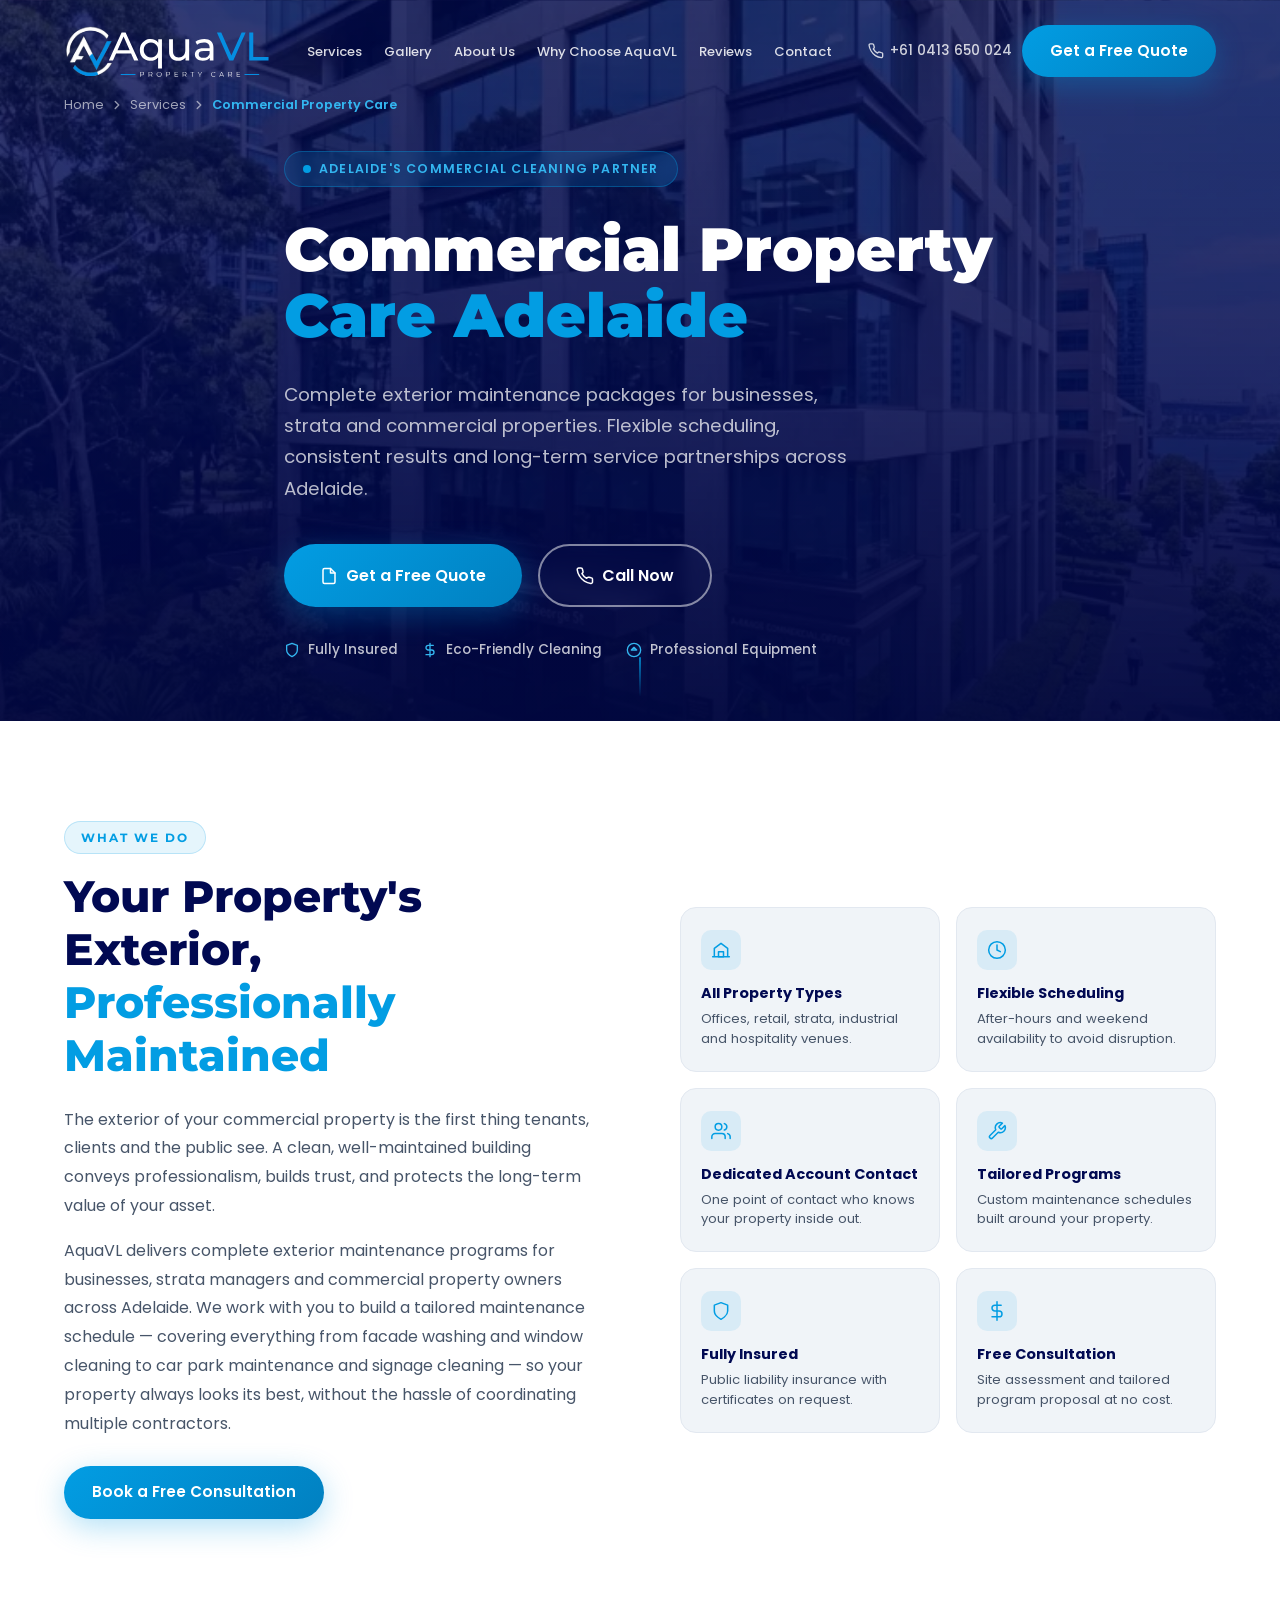
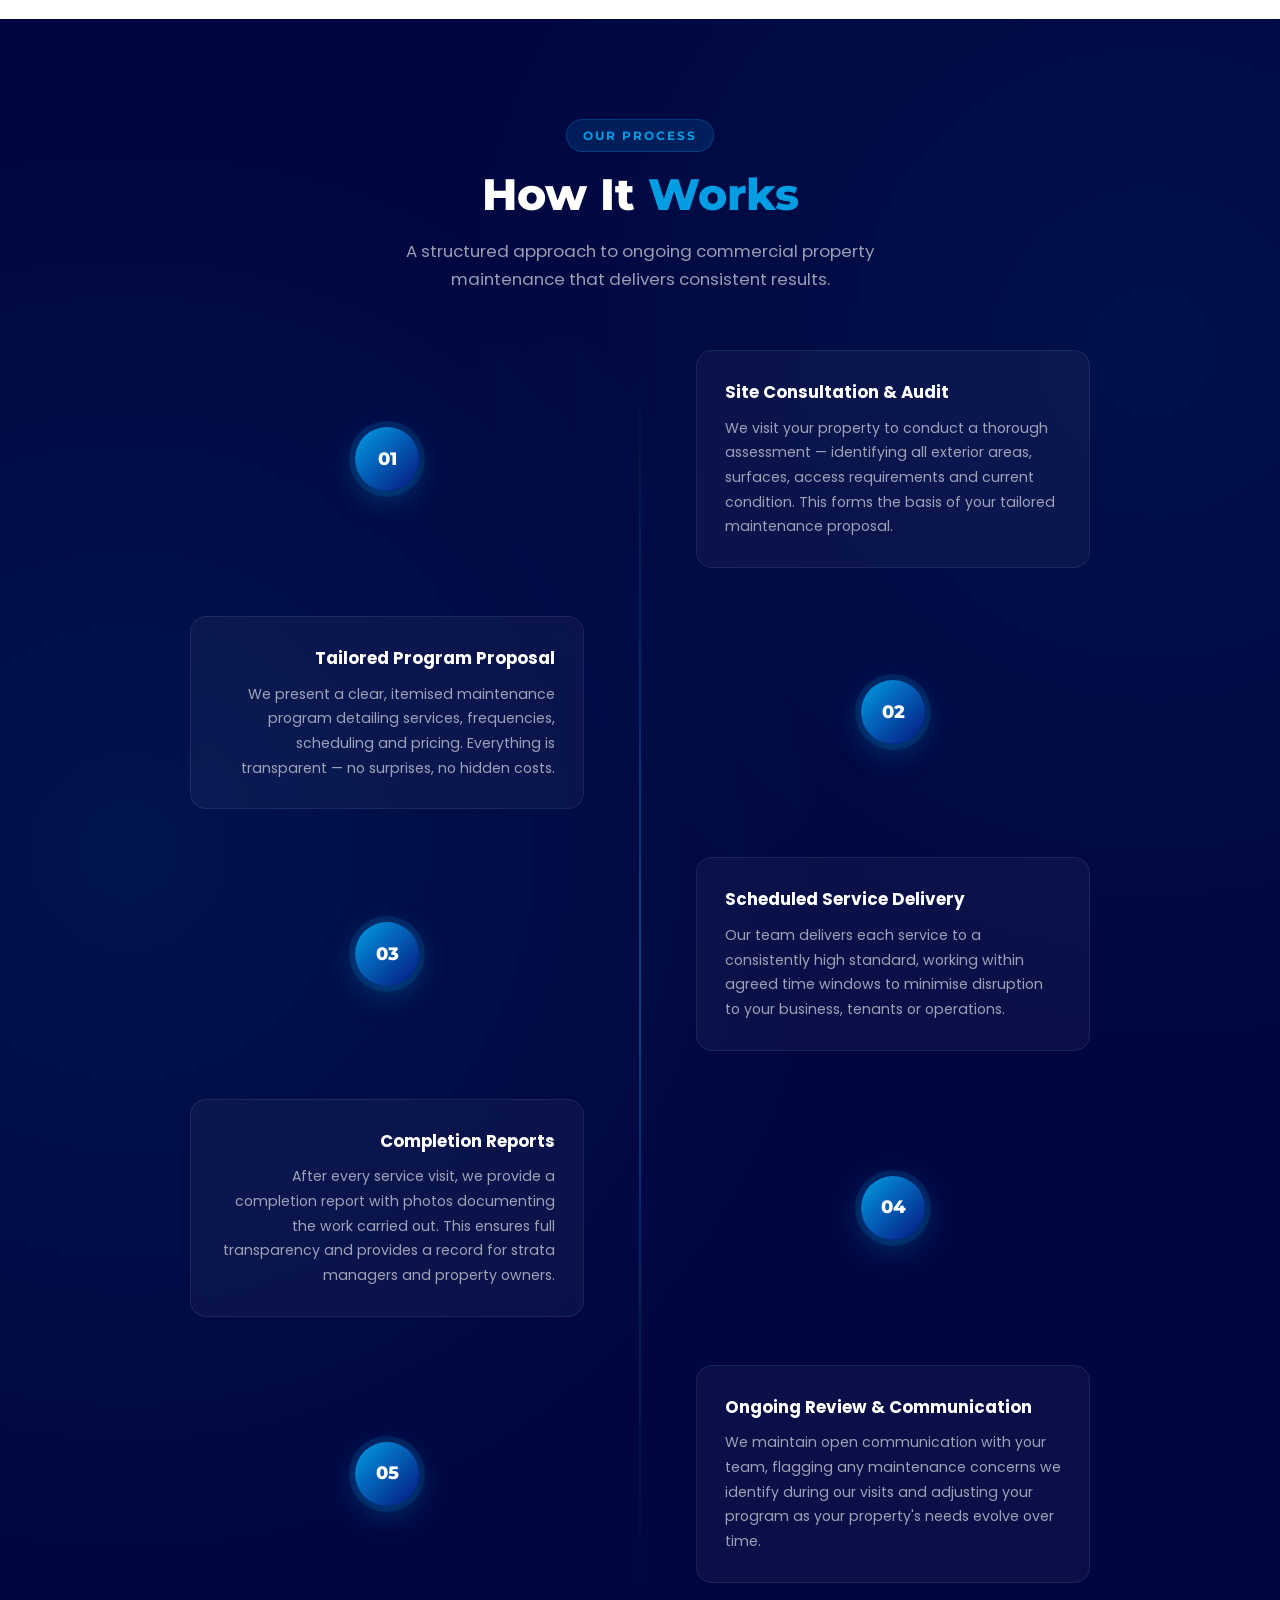
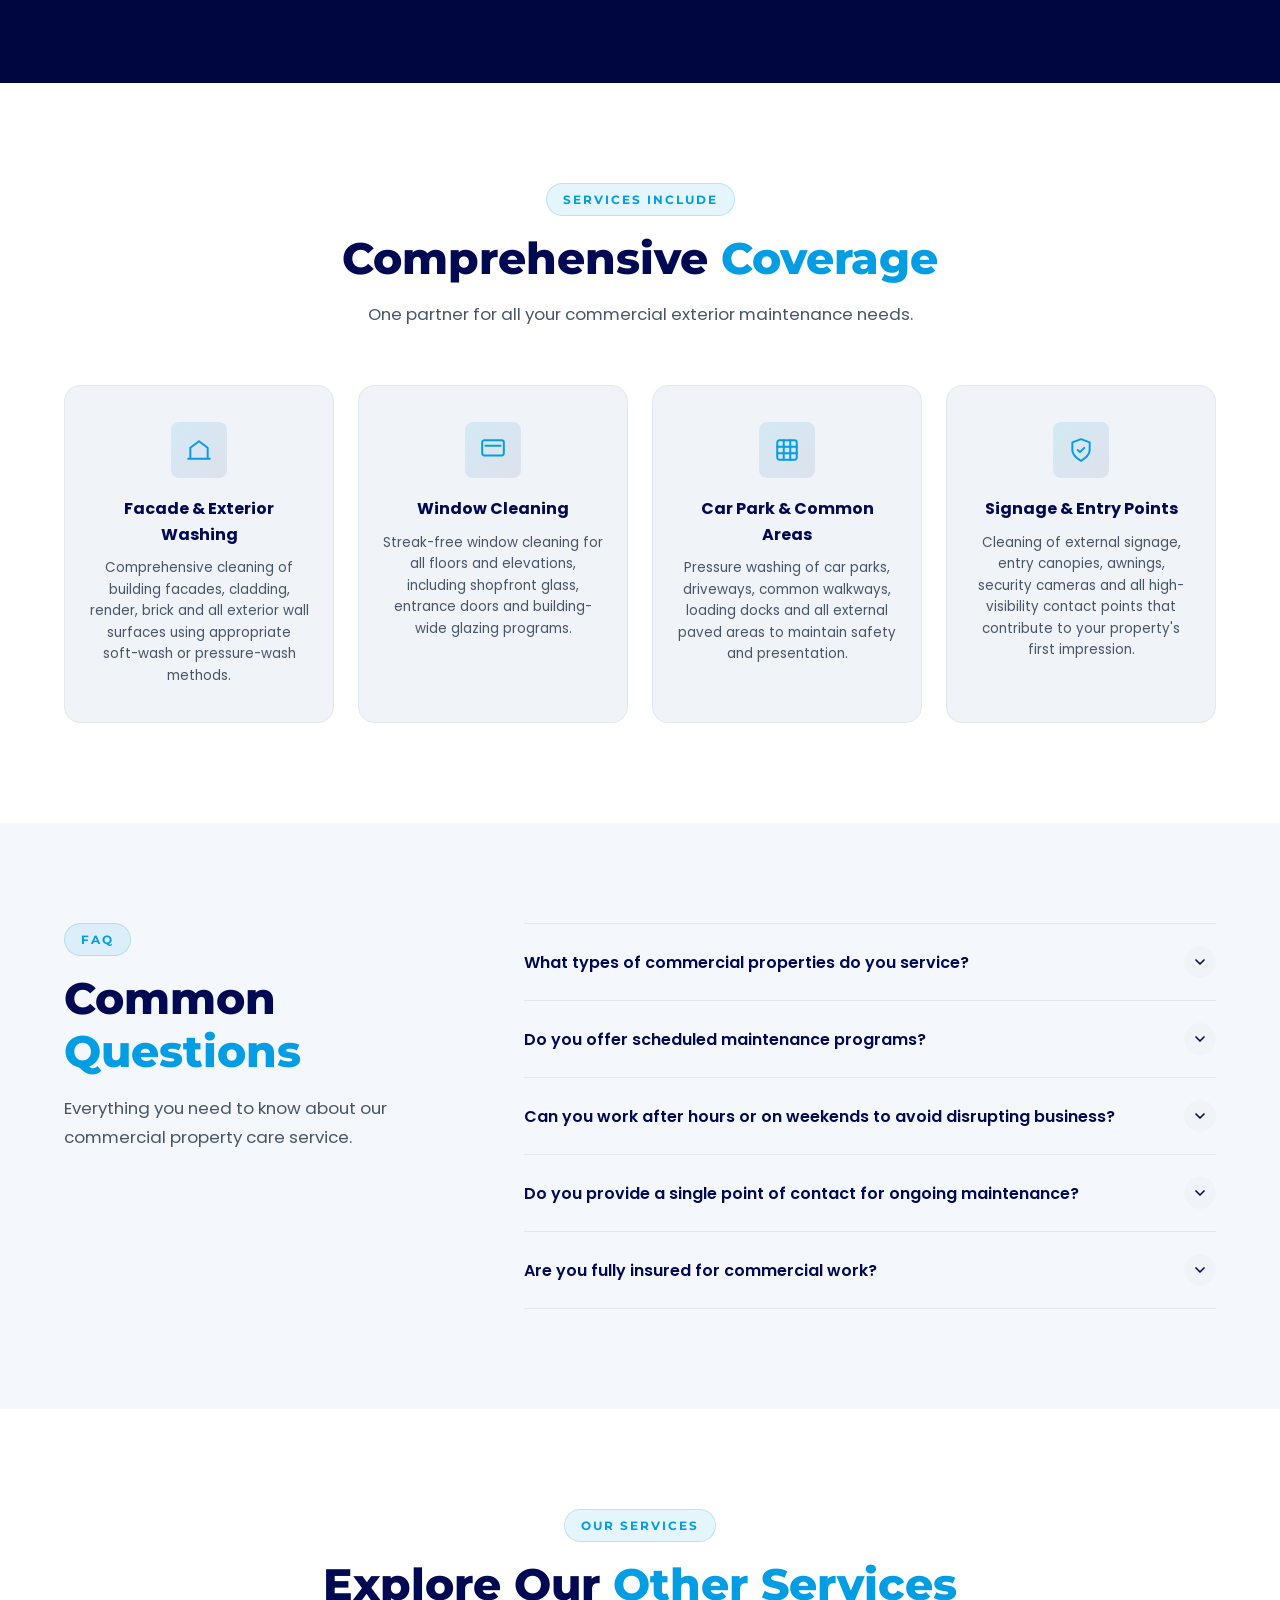
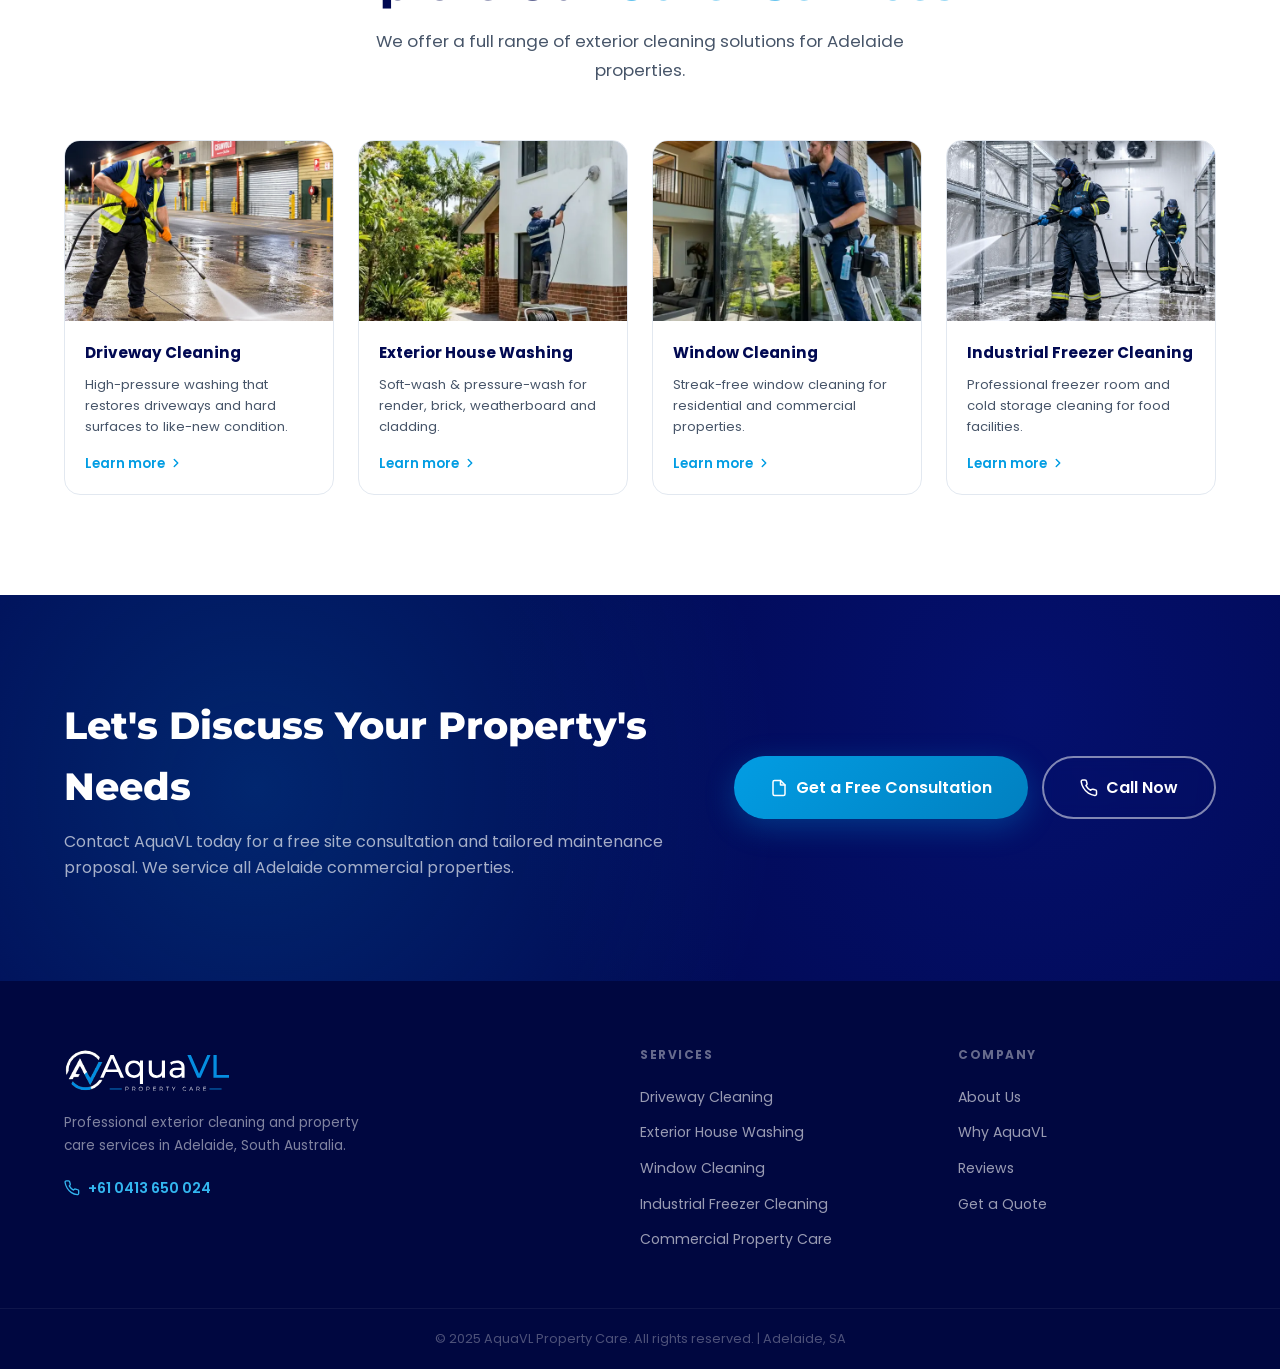
==== commit beb9f86b: "Troca Truck & Fleet Wash por Patio & Pavers; ajusta depoimento" ====
--- a/services/commercial-property-care.html
+++ b/services/commercial-property-care.html
@@ -339,9 +339,9 @@
             <div class="sp-other-card-img"><img src="../assets/images/service-house-washing.webp" alt="Exterior House Washing Adelaide" loading="lazy" /></div>
             <div class="sp-other-card-body"><h3>Exterior House Washing</h3><p>Soft-wash &amp; pressure-wash for render, brick, weatherboard and cladding.</p><span class="sp-other-card-link">Learn more <svg xmlns="http://www.w3.org/2000/svg" viewBox="0 0 24 24" fill="none" stroke="currentColor" stroke-width="2.5" stroke-linecap="round" stroke-linejoin="round"><polyline points="9 18 15 12 9 6"/></svg></span></div>
           </a>
-          <a href="truck-fleet-wash.html" class="sp-other-card reveal reveal-delay-3" id="linkTruckFleet">
-            <div class="sp-other-card-img"><img src="../assets/images/service-truck-wash.webp" alt="Truck and Fleet Wash Adelaide" loading="lazy" /></div>
-            <div class="sp-other-card-body"><h3>Truck &amp; Fleet Wash</h3><p>Mobile truck and fleet washing services tailored to your schedule.</p><span class="sp-other-card-link">Learn more <svg xmlns="http://www.w3.org/2000/svg" viewBox="0 0 24 24" fill="none" stroke="currentColor" stroke-width="2.5" stroke-linecap="round" stroke-linejoin="round"><polyline points="9 18 15 12 9 6"/></svg></span></div>
+          <a href="window-cleaning.html" class="sp-other-card reveal reveal-delay-3" id="linkWindow">
+            <div class="sp-other-card-img"><img src="../assets/images/service-window-cleaning.webp" alt="Window Cleaning Adelaide" loading="lazy" /></div>
+            <div class="sp-other-card-body"><h3>Window Cleaning</h3><p>Streak-free window cleaning for residential and commercial properties.</p><span class="sp-other-card-link">Learn more <svg xmlns="http://www.w3.org/2000/svg" viewBox="0 0 24 24" fill="none" stroke="currentColor" stroke-width="2.5" stroke-linecap="round" stroke-linejoin="round"><polyline points="9 18 15 12 9 6"/></svg></span></div>
           </a>
           <a href="freezer-cleaning.html" class="sp-other-card reveal reveal-delay-4" id="linkFreezer">
             <div class="sp-other-card-img"><img src="../assets/images/service-freezer-cleaning.webp" alt="Industrial Freezer Cleaning Adelaide" loading="lazy" /></div>
@@ -380,7 +380,6 @@
           <li><a href="driveway-cleaning.html">Driveway Cleaning</a></li>
           <li><a href="exterior-house-washing.html">Exterior House Washing</a></li>
           <li><a href="window-cleaning.html">Window Cleaning</a></li>
-          <li><a href="truck-fleet-wash.html">Truck &amp; Fleet Wash</a></li>
           <li><a href="freezer-cleaning.html">Industrial Freezer Cleaning</a></li>
           <li><a href="commercial-property-care.html">Commercial Property Care</a></li>
         </ul>
--- a/css/style.css
+++ b/css/style.css
@@ -1 +1,27 @@
-:root{--navy:#010952;--navy-dark:#000740;--navy-light:#061580;--blue:#029de3;--blue-light:#33b6f0;--blue-dark:#0180c0;--white:#ffffff;--off-white:#f4f8fc;--gray-100:#f0f4f8;--gray-200:#e2e8f0;--gray-400:#94a3b8;--gray-600:#475569;--gray-800:#1e293b;--black:#0a0a0a;--font-primary:'Poppins',sans-serif;--font-secondary:'Montserrat',sans-serif;--radius-sm:8px;--radius-md:16px;--radius-lg:24px;--radius-xl:40px;--shadow-sm:0 2px 8px rgba(1,9,82,0.08);--shadow-md:0 8px 30px rgba(1,9,82,0.12);--shadow-lg:0 20px 60px rgba(1,9,82,0.18);--shadow-blue:0 8px 30px rgba(2,157,227,0.30);--transition:0.3s cubic-bezier(0.4,0,0.2,1);--transition-slow:0.6s cubic-bezier(0.4,0,0.2,1);}*,*::before,*::after{margin:0;padding:0;box-sizing:border-box;}html{scroll-behavior:smooth;font-size:16px;}body{font-family:var(--font-primary);color:var(--gray-800);background:var(--white);line-height:1.6;overflow-x:hidden;}img{max-width:100%;height:auto;display:block;}a{text-decoration:none;color:inherit;}ul{list-style:none;}.container{width:100%;max-width:1200px;margin:0 auto;padding:0 24px;}.section-tag{display:inline-block;background:rgba(2,157,227,0.1);color:var(--blue);font-family:var(--font-secondary);font-size:0.75rem;font-weight:700;letter-spacing:2px;text-transform:uppercase;padding:6px 16px;border-radius:50px;margin-bottom:16px;border:1px solid rgba(2,157,227,0.2);}.section-title{font-family:var(--font-secondary);font-size:clamp(1.75rem,3.5vw,2.75rem);font-weight:800;color:var(--navy);line-height:1.2;margin-bottom:16px;}.section-title span{color:var(--blue);}.section-subtitle{font-size:1.05rem;color:var(--gray-600);max-width:560px;line-height:1.7;}.text-center{text-align:center;}.text-center .section-subtitle{margin:0 auto;}.btn{display:inline-flex;align-items:center;gap:8px;padding:14px 28px;border-radius:50px;font-family:var(--font-primary);font-size:0.95rem;font-weight:600;cursor:pointer;border:none;transition:var(--transition);white-space:nowrap;text-decoration:none;}.btn-primary{background:linear-gradient(135deg,var(--blue),var(--blue-dark));color:var(--white);box-shadow:var(--shadow-blue);}.btn-primary:hover{transform:translateY(-2px);box-shadow:0 12px 40px rgba(2,157,227,0.45);}.btn-secondary{background:transparent;color:var(--white);border:2px solid rgba(255,255,255,0.5);backdrop-filter:blur(8px);}.btn-secondary:hover{background:rgba(255,255,255,0.15);border-color:var(--white);transform:translateY(-2px);}.btn-outline{background:transparent;color:var(--navy);border:2px solid var(--navy);}.btn-outline:hover{background:var(--navy);color:var(--white);transform:translateY(-2px);}.btn-lg{padding:17px 36px;font-size:1rem;}#navbar{position:fixed;top:0;left:0;width:100%;z-index:1000;padding:20px 0;transition:var(--transition);}#navbar.scrolled{background:var(--navy);padding:12px 0;box-shadow:0 4px 30px rgba(1,9,82,0.3);}.nav-scroll-cta{opacity:0;pointer-events:none;transform:translateY(-6px) scale(0.95);transition:opacity 0.3s ease,transform 0.3s ease;padding:10px 20px;font-size:0.85rem;display:none;}.nav-inner{display:flex;align-items:center;justify-content:space-between;gap:16px;}.nav-logo{display:flex;align-items:center;transition:var(--transition);}.nav-logo:hover{opacity:0.85;transform:translateY(-1px);}.nav-logo img{height:62px;width:auto;transition:var(--transition);}.nav-links{display:flex;align-items:center;gap:2px;}.nav-links a{font-size:0.82rem;font-weight:500;color:rgba(255,255,255,0.85);padding:7px 10px;border-radius:8px;transition:var(--transition);white-space:nowrap;}.nav-links a:hover,.nav-links a.active{color:var(--white);background:rgba(255,255,255,0.1);}.nav-cta{display:flex;align-items:center;gap:10px;flex-shrink:0;}.nav-phone{display:flex;align-items:center;gap:6px;color:rgba(255,255,255,0.8);font-size:0.85rem;font-weight:500;transition:var(--transition);}.nav-phone:hover{color:var(--blue-light);}.nav-phone svg{width:16px;height:16px;}.hamburger{display:none;flex-direction:column;gap:5px;cursor:pointer;padding:4px;background:none;border:none;}.hamburger span{display:block;width:24px;height:2px;background:var(--white);border-radius:2px;transition:var(--transition);}.hamburger.active span:nth-child(1){transform:translateY(7px) rotate(45deg);}.hamburger.active span:nth-child(2){opacity:0;}.hamburger.active span:nth-child(3){transform:translateY(-7px) rotate(-45deg);}.mobile-menu{display:none;position:fixed;top:0;left:0;width:100%;height:100vh;background:var(--navy);z-index:999;flex-direction:column;align-items:center;justify-content:center;gap:12px;opacity:0;pointer-events:none;transition:opacity var(--transition);}.mobile-menu.open{display:flex;opacity:1;pointer-events:all;}.mobile-menu a{font-size:1.4rem;font-weight:600;color:var(--white);padding:12px 32px;border-radius:12px;transition:var(--transition);}.mobile-menu a:hover{color:var(--blue-light);background:rgba(255,255,255,0.05);}.mobile-menu-close{position:fixed;top:18px;right:20px;z-index:1002;background:none;border:none;color:var(--white);cursor:pointer;font-size:1.5rem;padding:8px;line-height:1;opacity:0.9;transition:var(--transition);}.mobile-menu-close:hover{opacity:1;}.mobile-menu .btn{margin-top:16px;}#hero{position:relative;min-height:80vh;display:flex;align-items:center;overflow:hidden;background:var(--navy-dark);}.hero-bg{position:absolute;inset:0;width:100%;height:100%;object-fit:cover;object-position:center;opacity:0.65;transform:scale(1.05);transition:transform 8s ease;}#hero:hover .hero-bg{transform:scale(1);}.hero-overlay{position:absolute;inset:0;background:linear-gradient(135deg,rgba(1,9,82,0.92) 0%,rgba(1,9,82,0.75) 50%,rgba(2,157,227,0.15) 100%);}.hero-content{position:relative;z-index:2;padding:120px 0 100px;max-width:700px;}.hero-badge{display:inline-flex;align-items:center;gap:8px;background:rgba(2,157,227,0.15);border:1px solid rgba(2,157,227,0.3);border-radius:50px;padding:8px 18px;margin-bottom:30px;backdrop-filter:blur(8px);}.hero-badge-dot{width:8px;height:8px;background:var(--blue);border-radius:50%;animation:pulse-dot 2s infinite;}@keyframes pulse-dot{0%,100%{opacity:1;transform:scale(1);}50%{opacity:0.5;transform:scale(0.8);}}.hero-badge span{font-size:0.8rem;font-weight:600;color:var(--blue-light);text-transform:uppercase;letter-spacing:1px;}.hero-title{font-family:var(--font-secondary);font-size:clamp(1.65rem,4.2vw,3rem);font-weight:900;color:var(--white);line-height:1.1;margin-bottom:30px;}.hero-title .accent{color:var(--blue);display:block;}.hero-subtitle{font-size:clamp(1rem,2vw,1.2rem);color:rgba(255,255,255,0.75);margin-bottom:45px;line-height:1.7;max-width:560px;}.hero-urgency{display:flex;flex-wrap:wrap;gap:12px 28px;margin-bottom:36px;}.hero-urgency span{font-size:0.88rem;font-weight:600;color:rgba(255,255,255,0.9);display:flex;align-items:center;gap:6px;}.hero-urgency span::before{content:'';display:inline-block;width:6px;height:6px;background:var(--blue);border-radius:50%;flex-shrink:0;}.hero-buttons{display:flex;gap:16px;flex-wrap:wrap;margin-bottom:60px;}.hero-stats{display:flex;gap:40px;flex-wrap:wrap;}.stat-item{display:flex;flex-direction:column;}.stat-number{font-family:var(--font-secondary);font-size:2rem;font-weight:800;color:var(--white);line-height:1;}.stat-number span{color:var(--blue);}.stat-label{font-size:0.78rem;color:rgba(255,255,255,0.55);text-transform:uppercase;letter-spacing:1px;margin-top:4px;font-weight:500;}.hero-badges{display:flex;gap:16px;flex-wrap:wrap;}.hero-badge-item{display:flex;align-items:center;gap:10px;background:rgba(255,255,255,0.07);border:1px solid rgba(255,255,255,0.12);border-radius:50px;padding:10px 18px 10px 10px;backdrop-filter:blur(8px);transition:var(--transition);}.hero-badge-item:hover{background:rgba(2,157,227,0.15);border-color:rgba(2,157,227,0.35);transform:translateY(-2px);}.hero-badge-icon{width:32px;height:32px;background:linear-gradient(135deg,var(--blue),var(--blue-dark));border-radius:50%;display:flex;align-items:center;justify-content:center;flex-shrink:0;}.hero-badge-icon svg{width:16px;height:16px;color:var(--white);}.hero-badge-item span{font-size:0.82rem;font-weight:600;color:rgba(255,255,255,0.9);white-space:nowrap;}.hero-scroll{position:absolute;bottom:36px;left:50%;transform:translateX(-50%);z-index:2;display:flex;flex-direction:column;align-items:center;gap:8px;color:rgba(255,255,255,0.4);font-size:0.72rem;letter-spacing:2px;text-transform:uppercase;}.scroll-line{width:1px;height:50px;background:linear-gradient(to bottom,rgba(255,255,255,0.4),transparent);animation:scroll-bounce 1.5s infinite;}@keyframes scroll-bounce{0%,100%{transform:scaleY(1);}50%{transform:scaleY(0.6);}}#services{padding:60px 0 60px;background:var(--off-white);}.services-header{margin-bottom:60px;}.services-grid{display:grid;grid-template-columns:repeat(3,1fr);gap:28px;}.service-card{background:var(--white);border:1px solid var(--gray-200);border-radius:var(--radius-lg);padding:0;transition:var(--transition);cursor:default;position:relative;overflow:visible;display:flex;flex-direction:column;}.service-card::before{content:'';position:absolute;bottom:0;left:0;right:0;height:3px;background:linear-gradient(90deg,var(--navy),var(--blue));transform:scaleX(0);transform-origin:left;transition:var(--transition);z-index:2;}.service-card:hover{border-color:transparent;box-shadow:var(--shadow-lg);transform:translateY(-6px);}.service-card:hover::before{transform:scaleX(1);}.service-card-image{position:relative;width:100%;height:200px;overflow:visible;border-radius:var(--radius-lg) var(--radius-lg) 0 0;flex-shrink:0;}.service-card-image img{width:100%;height:100%;object-fit:cover;transition:transform 0.5s ease;display:block;border-radius:var(--radius-lg) var(--radius-lg) 0 0;overflow:hidden;}.service-card:hover .service-card-image img{transform:scale(1.06);}.service-card-image .service-icon{position:absolute;bottom:-20px;left:20px;width:52px;height:52px;background:var(--white);border-radius:var(--radius-md);display:flex;align-items:center;justify-content:center;box-shadow:var(--shadow-md);border:1px solid var(--gray-100);margin-bottom:0;transition:var(--transition);z-index:10;}.service-card:hover .service-card-image .service-icon{background:linear-gradient(135deg,var(--blue),var(--navy-light));}.service-card-image .service-icon svg{width:24px;height:24px;color:var(--blue);transition:var(--transition);}.service-card:hover .service-card-image .service-icon svg{color:var(--white);}.service-card-body{padding:36px 24px 24px;flex:1;display:flex;flex-direction:column;}.service-card h3{font-family:var(--font-secondary);font-size:1.05rem;font-weight:700;color:var(--navy);margin-bottom:10px;}.service-card p{font-size:0.88rem;color:var(--gray-600);line-height:1.65;flex:1;}.service-learn-more{display:inline-flex;align-items:center;gap:6px;margin-top:18px;font-size:0.85rem;font-weight:600;color:var(--blue);transition:var(--transition);}.service-learn-more svg{width:14px;height:14px;transition:var(--transition);}.service-card:hover .service-learn-more{gap:10px;}#gallery{padding:60px 0;background:var(--white);}.gallery-header{margin-bottom:60px;}.gallery-carousel-container{position:relative;width:100%;margin-bottom:10px;}.gallery-carousel-track-wrapper{overflow:hidden;width:100%;padding:10px 0;cursor:grab;}.gallery-carousel-track-wrapper:active{cursor:grabbing;}.gallery-carousel-track{display:flex;gap:24px;transition:transform 0.4s cubic-bezier(0.25,0.46,0.45,0.94);will-change:transform;}.gallery-card{border-radius:var(--radius-lg);overflow:hidden;box-shadow:var(--shadow-md);position:relative;background:var(--navy);flex-shrink:0;width:100%;}@media (min-width:768px){.gallery-card{width:calc((100% - 24px) / 2);}}@media (min-width:992px){.gallery-card{width:calc((100% - (24px * 2)) / 3);}}.gallery-card img{width:100%;height:320px;object-fit:cover;transition:var(--transition-slow);}.gallery-split-labels{position:absolute;top:12px;left:0;right:0;display:flex;justify-content:space-around;z-index:3;pointer-events:none;}.gallery-split-labels span{font-family:var(--font-secondary);font-size:0.68rem;font-weight:700;letter-spacing:1.5px;text-transform:uppercase;color:var(--white);background:rgba(1,9,82,0.55);border:1px solid rgba(255,255,255,0.2);padding:5px 14px;border-radius:50px;backdrop-filter:blur(6px);}.gallery-split-labels span:last-child{background:rgba(2,157,227,0.75);border-color:rgba(2,157,227,0.4);}.gallery-card:hover img{opacity:0.85;transform:scale(1.03);}.gallery-label{position:absolute;bottom:0;left:0;right:0;padding:24px;background:linear-gradient(to top,rgba(1,9,82,0.95),transparent);display:flex;align-items:center;justify-content:space-between;}.gallery-label h3{font-family:var(--font-secondary);font-size:1rem;font-weight:700;color:var(--white);}.before-after-badge{display:flex;gap:6px;}.badge{font-size:0.68rem;font-weight:700;letter-spacing:1px;text-transform:uppercase;padding:4px 10px;border-radius:50px;}.badge-before{background:rgba(255,255,255,0.15);color:rgba(255,255,255,0.8);}.badge-after{background:var(--blue);color:var(--white);}#why-us{padding:60px 0;background:var(--navy);position:relative;overflow:hidden;}#why-us::before{content:'';position:absolute;top:-100px;right:-100px;width:500px;height:500px;background:radial-gradient(circle,rgba(2,157,227,0.12) 0%,transparent 70%);pointer-events:none;}#why-us::after{content:'';position:absolute;bottom:-80px;left:-80px;width:400px;height:400px;background:radial-gradient(circle,rgba(2,157,227,0.08) 0%,transparent 70%);pointer-events:none;}#why-us .section-tag{background:rgba(2,157,227,0.15);color:var(--blue-light);border-color:rgba(2,157,227,0.25);}#why-us .section-title{color:var(--white);}#why-us .section-subtitle{color:rgba(255,255,255,0.6);}.why-us-header{margin-bottom:60px;}.why-us-grid{display:grid;grid-template-columns:repeat(4,1fr);gap:20px;position:relative;z-index:1;}.why-card{background:rgba(255,255,255,0.04);border:1px solid rgba(255,255,255,0.08);border-radius:var(--radius-lg);padding:32px 20px;text-align:center;transition:var(--transition);}.why-card:hover{background:rgba(2,157,227,0.1);border-color:rgba(2,157,227,0.3);transform:translateY(-6px);}.why-icon{width:60px;height:60px;background:linear-gradient(135deg,rgba(2,157,227,0.2),rgba(2,157,227,0.05));border-radius:50%;display:flex;align-items:center;justify-content:center;margin:0 auto 20px;transition:var(--transition);}.why-card:hover .why-icon{background:linear-gradient(135deg,var(--blue),var(--blue-dark));}.why-icon svg{width:26px;height:26px;color:var(--blue);transition:var(--transition);}.why-card:hover .why-icon svg{color:var(--white);}.why-card h3{font-family:var(--font-secondary);font-size:0.95rem;font-weight:700;color:var(--white);line-height:1.3;}#reviews{padding:60px 0;background:var(--white);}.reviews-header{margin-bottom:60px;}.reviews-carousel-container{position:relative;width:100%;margin-bottom:48px;}.reviews-carousel-track-wrapper{overflow:hidden;width:100%;padding:10px 0;cursor:grab;}.reviews-carousel-track-wrapper:active{cursor:grabbing;}.reviews-carousel-track{display:flex;gap:24px;transition:transform 0.4s cubic-bezier(0.25,0.46,0.45,0.94);will-change:transform;}.review-card{background:var(--white);border:1px solid var(--gray-200);border-radius:var(--radius-lg);padding:28px;transition:var(--transition);position:relative;flex-shrink:0;width:100%;}@media (min-width:768px){.review-card{width:calc((100% - 24px) / 2);}}@media (min-width:992px){.review-card{width:calc((100% - (24px * 2)) / 3);}}.review-card:hover{border-color:transparent;box-shadow:var(--shadow-md);transform:translateY(-4px);}.carousel-controls{display:flex;justify-content:center;gap:16px;margin-top:24px;}.carousel-nav-btn{width:48px;height:48px;border-radius:50%;background:var(--white);border:1px solid var(--gray-200);color:var(--navy);display:flex;align-items:center;justify-content:center;cursor:pointer;transition:var(--transition);}.carousel-nav-btn:hover{background:var(--blue);color:var(--white);border-color:var(--blue);transform:translateY(-2px);box-shadow:var(--shadow-sm);}.carousel-nav-btn:disabled{opacity:0.4;cursor:not-allowed;transform:none;box-shadow:none;background:var(--gray-100);color:var(--gray-400);border-color:var(--gray-200);}.carousel-nav-btn svg{width:20px;height:20px;}.carousel-dots{display:flex;justify-content:center;align-items:center;gap:8px;margin-top:24px;}.carousel-dot{width:10px;height:10px;border-radius:50%;background:var(--gray-200);cursor:pointer;transition:var(--transition);border:none;}.carousel-dot:hover{background:var(--gray-400);}.carousel-dot.active{background:var(--blue);width:24px;border-radius:10px;}.review-card::before{content:'"';position:absolute;top:16px;right:24px;font-size:5rem;color:var(--gray-200);font-family:Georgia,serif;line-height:1;}.review-stars{display:flex;gap:4px;margin-bottom:16px;}.review-stars svg{width:18px;height:18px;color:#f59e0b;fill:#f59e0b;}.review-text{font-size:0.92rem;color:var(--gray-600);line-height:1.7;margin-bottom:20px;}.review-author{display:flex;align-items:center;gap:12px;}.review-avatar{width:48px;height:48px;border-radius:50%;background:linear-gradient(135deg,var(--navy),var(--blue));display:flex;align-items:center;justify-content:center;font-family:var(--font-secondary);font-size:0.9rem;font-weight:700;color:var(--white);flex-shrink:0;overflow:hidden;}.review-avatar img{width:100%;height:100%;object-fit:cover;border-radius:50%;}.review-name{font-weight:600;font-size:0.9rem;color:var(--navy);}.review-location{font-size:0.78rem;color:var(--gray-400);}.google-cta{text-align:center;}.google-badge{display:inline-flex;align-items:center;gap:12px;background:var(--off-white);border:1px solid var(--gray-200);border-radius:50px;padding:14px 24px;transition:var(--transition);}.google-badge:hover{box-shadow:var(--shadow-md);transform:translateY(-2px);}.google-logo{font-family:var(--font-secondary);font-size:1rem;font-weight:700;}.google-logo .g-blue{color:#4285F4;}.google-logo .g-red{color:#EA4335;}.google-logo .g-yellow{color:#FBBC05;}.google-logo .g-green{color:#34A853;}.google-badge-text{font-size:0.85rem;color:var(--gray-600);}.google-badge-text strong{color:var(--navy);}#about{padding:60px 0;background:var(--off-white);}.about-inner{display:grid;grid-template-columns:1fr 1.15fr;gap:72px;align-items:center;}.about-image-col{position:relative;}.about-image-wrap{position:relative;border-radius:var(--radius-xl);overflow:hidden;box-shadow:var(--shadow-lg);}.about-mobile-header{display:none;}.about-img{width:100%;height:500px;object-fit:cover;display:block;transition:transform 8s ease;}.about-image-wrap:hover .about-img{transform:scale(1.04);}.about-badge-float{position:absolute;bottom:24px;left:24px;background:var(--white);border-radius:var(--radius-md);padding:14px 20px;display:flex;align-items:center;gap:12px;box-shadow:var(--shadow-md);border:1px solid var(--gray-200);}.about-badge-icon{width:44px;height:44px;background:linear-gradient(135deg,var(--blue),var(--blue-dark));border-radius:50%;display:flex;align-items:center;justify-content:center;flex-shrink:0;}.about-badge-icon svg{width:22px;height:22px;color:var(--white);}.about-badge-num{font-family:var(--font-secondary);font-size:1rem;font-weight:800;color:var(--navy);line-height:1;}.about-badge-label{font-size:0.72rem;color:var(--gray-400);text-transform:uppercase;letter-spacing:1px;font-weight:500;margin-top:2px;}.about-text-col{display:flex;flex-direction:column;gap:0;}.about-lead{font-size:1.1rem;font-weight:600;color:var(--navy);line-height:1.65;margin-bottom:16px;}.about-body{font-size:0.95rem;color:var(--gray-600);line-height:1.75;margin-bottom:14px;}.about-values{display:grid;grid-template-columns:1fr 1fr;gap:12px 20px;margin:28px 0 36px;}.about-value-item{display:flex;align-items:center;gap:10px;font-size:0.88rem;color:var(--gray-700);font-weight:500;}.about-value-icon{width:22px;height:22px;background:linear-gradient(135deg,var(--blue),var(--blue-dark));border-radius:50%;display:flex;align-items:center;justify-content:center;flex-shrink:0;}.about-value-icon svg{width:12px;height:12px;color:var(--white);}#quote{padding:60px 0;background:var(--off-white);}.quote-inner{display:grid;grid-template-columns:1fr 1.4fr;gap:60px;align-items:center;}.quote-info h2{font-family:var(--font-secondary);font-size:clamp(1.75rem,3vw,2.5rem);font-weight:800;color:var(--navy);line-height:1.2;margin-bottom:16px;}.quote-info h2 span{color:var(--blue);}.quote-info p{font-size:1rem;color:var(--gray-600);line-height:1.7;margin-bottom:32px;}.quote-benefits{display:flex;flex-direction:column;gap:14px;}.benefit-item{display:flex;align-items:center;gap:12px;font-size:0.9rem;color:var(--gray-700);}.benefit-check{width:22px;height:22px;background:linear-gradient(135deg,var(--blue),var(--blue-dark));border-radius:50%;display:flex;align-items:center;justify-content:center;flex-shrink:0;}.benefit-check svg{width:12px;height:12px;color:var(--white);}.quote-form-card{background:var(--white);border-radius:var(--radius-xl);padding:40px;box-shadow:var(--shadow-lg);}.form-row{display:grid;grid-template-columns:1fr 1fr;gap:16px;}.form-group{display:flex;flex-direction:column;gap:8px;margin-bottom:16px;}.form-group label{font-size:0.83rem;font-weight:600;color:var(--navy);letter-spacing:0.3px;}.form-group input,.form-group select,.form-group textarea{width:100%;padding:13px 16px;border:1.5px solid var(--gray-200);border-radius:var(--radius-sm);font-family:var(--font-primary);font-size:0.92rem;color:var(--gray-800);background:var(--white);transition:var(--transition);outline:none;}.form-group input:focus,.form-group select:focus,.form-group textarea:focus{border-color:var(--blue);box-shadow:0 0 0 3px rgba(2,157,227,0.12);}.form-group textarea{height:100px;resize:vertical;}.form-group select{cursor:pointer;appearance:none;background-image:url("data:image/svg+xml,%3Csvg xmlns='http://www.w3.org/2000/svg' width='12' height='12' viewBox='0 0 12 12'%3E%3Cpath fill='%23475569' d='M6 8L1 3h10z'/%3E%3C/svg%3E");background-repeat:no-repeat;background-position:right 14px center;}.form-submit{width:100%;padding:15px;background:linear-gradient(135deg,var(--navy),var(--navy-light));color:var(--white);border:none;border-radius:50px;font-family:var(--font-primary);font-size:1rem;font-weight:700;cursor:pointer;transition:var(--transition);display:flex;align-items:center;justify-content:center;gap:10px;margin-top:8px;}.form-submit:hover{background:linear-gradient(135deg,var(--blue-dark),var(--blue));box-shadow:var(--shadow-blue);transform:translateY(-2px);}.form-privacy{text-align:center;margin-top:12px;font-size:0.75rem;color:var(--gray-400);}#map{padding:0;height:420px;position:relative;}#map iframe{width:100%;height:100%;border:none;display:block;}.map-overlay-card{position:absolute;top:50%;left:80px;transform:translateY(-50%);background:var(--white);border-radius:var(--radius-lg);padding:28px 32px;box-shadow:var(--shadow-lg);z-index:10;max-width:280px;}.map-overlay-card h3{font-family:var(--font-secondary);font-size:1.05rem;font-weight:700;color:var(--navy);margin-bottom:8px;}.map-overlay-card p{font-size:0.85rem;color:var(--gray-600);line-height:1.6;margin-bottom:16px;}.service-areas{display:flex;flex-wrap:wrap;gap:6px;}.area-tag{font-size:0.72rem;font-weight:600;padding:4px 10px;background:rgba(2,157,227,0.08);color:var(--blue-dark);border-radius:50px;border:1px solid rgba(2,157,227,0.15);}#footer{background:var(--navy-dark);padding:70px 0 0;position:relative;overflow:hidden;}#footer::before{content:'';position:absolute;top:0;left:0;right:0;height:1px;background:linear-gradient(90deg,transparent,rgba(2,157,227,0.4),transparent);}.footer-grid{display:grid;grid-template-columns:1.6fr 1fr 1fr 1.2fr;gap:48px;padding-bottom:56px;border-bottom:1px solid rgba(255,255,255,0.06);}.footer-brand img{height:52px;margin-bottom:20px;}.footer-brand p{font-size:0.875rem;color:rgba(255,255,255,0.5);line-height:1.7;margin-bottom:24px;max-width:300px;}.footer-social{display:flex;gap:10px;}.social-link{width:38px;height:38px;background:rgba(255,255,255,0.06);border-radius:10px;display:flex;align-items:center;justify-content:center;color:rgba(255,255,255,0.6);transition:var(--transition);border:1px solid rgba(255,255,255,0.08);}.social-link:hover{background:var(--blue);color:var(--white);border-color:var(--blue);transform:translateY(-2px);}.social-link svg{width:16px;height:16px;}.footer-col h4{font-family:var(--font-secondary);font-size:0.85rem;font-weight:700;color:var(--white);text-transform:uppercase;letter-spacing:1.5px;margin-bottom:20px;}.footer-links{display:flex;flex-direction:column;gap:10px;}.footer-links a{font-size:0.875rem;color:rgba(255,255,255,0.5);transition:var(--transition);display:flex;align-items:center;gap:6px;}.footer-links a:hover{color:var(--blue-light);padding-left:4px;}.footer-contact-list{display:flex;flex-direction:column;gap:14px;}.footer-contact-item{display:flex;align-items:flex-start;gap:12px;font-size:0.875rem;color:rgba(255,255,255,0.5);}.footer-contact-item svg{width:16px;height:16px;color:var(--blue);flex-shrink:0;margin-top:2px;}.footer-contact-item a{color:rgba(255,255,255,0.5);transition:var(--transition);}.footer-contact-item a:hover{color:var(--blue-light);}.footer-bottom{padding:20px 0;}.footer-bottom-inner{display:flex;align-items:center;justify-content:space-between;gap:16px;flex-wrap:wrap;}.footer-bottom-inner p{font-size:0.8rem;color:rgba(255,255,255,0.3);}.footer-abn{font-size:0.78rem;color:rgba(255,255,255,0.25);font-family:var(--font-secondary);}.reveal{opacity:0;transform:translateY(30px);transition:opacity 0.6s ease,transform 0.6s ease;}.reveal.visible{opacity:1;transform:translateY(0);}.reveal-delay-1{transition-delay:0.1s;}.reveal-delay-2{transition-delay:0.2s;}.reveal-delay-3{transition-delay:0.3s;}.reveal-delay-4{transition-delay:0.4s;}.reveal-delay-5{transition-delay:0.5s;}@media (max-width:1024px){.services-grid{grid-template-columns:repeat(2,1fr);}.why-us-grid{grid-template-columns:repeat(2,1fr);gap:16px;}.about-inner{gap:48px;}.footer-grid{grid-template-columns:1fr 1fr;gap:36px;}.quote-inner{gap:40px;}.map-overlay-card{left:40px;}}@media (max-width:768px){.nav-links,.nav-cta{display:none;}.nav-logo{display:flex !important;opacity:1 !important;visibility:visible !important;}.nav-logo img{height:52px;}.nav-scroll-cta{display:inline-flex;}#navbar.scrolled .nav-scroll-cta{opacity:1;pointer-events:all;transform:translateY(0) scale(1);}.hamburger{display:flex;}.hero-content{padding:120px 0 90px;}.hero-badges{display:grid;grid-template-columns:1fr 1fr;gap:10px;width:100%;}.hero-badge-item{border-radius:14px;padding:10px 14px;justify-content:flex-start;}.hero-badge-item span{white-space:normal;font-size:0.78rem;}.services-grid{grid-template-columns:1fr;gap:20px;}.about-inner{grid-template-columns:1fr;gap:24px;}.about-desktop-header{display:none;}.about-mobile-header{display:block;margin-bottom:8px;}.about-badge-float{display:none;}.about-img{height:300px;}.gallery-grid{grid-template-columns:1fr;}.gallery-card img{height:260px;}.why-us-grid{grid-template-columns:repeat(2,1fr);}.reviews-grid{grid-template-columns:1fr;}.quote-inner{grid-template-columns:1fr;gap:40px;}.quote-form-card{padding:28px 20px;}.form-row{grid-template-columns:1fr;}.map-overlay-card{display:none;}.footer-grid{grid-template-columns:1fr;gap:32px;}.footer-bottom-inner{flex-direction:column;text-align:center;}#map{height:300px;}}@media (max-width:480px){.container{padding:0 16px;}.hero-buttons{flex-direction:column;}.hero-buttons .btn{width:100%;justify-content:center;}.why-us-grid{grid-template-columns:1fr;}.why-card:nth-child(5){grid-column:span 1;}.quote-form-card{border-radius:var(--radius-lg);}.hero-badge{align-items:flex-start;}.hero-badge-dot{margin-top:4px;}.hero-badge span{padding-left:1.4em;text-indent:-1.4em;}}+:root{--navy:#010952;--navy-dark:#000740;--navy-light:#061580;--blue:#029de3;--blue-light:#33b6f0;--blue-dark:#0180c0;--white:#ffffff;--off-white:#f4f8fc;--gray-100:#f0f4f8;--gray-200:#e2e8f0;--gray-400:#94a3b8;--gray-600:#475569;--gray-800:#1e293b;--black:#0a0a0a;--font-primary:'Poppins',sans-serif;--font-secondary:'Montserrat',sans-serif;--radius-sm:8px;--radius-md:16px;--radius-lg:24px;--radius-xl:40px;--shadow-sm:0 2px 8px rgba(1,9,82,0.08);--shadow-md:0 8px 30px rgba(1,9,82,0.12);--shadow-lg:0 20px 60px rgba(1,9,82,0.18);--shadow-blue:0 8px 30px rgba(2,157,227,0.30);--transition:0.3s cubic-bezier(0.4,0,0.2,1);--transition-slow:0.6s cubic-bezier(0.4,0,0.2,1);}*,*::before,*::after{margin:0;padding:0;box-sizing:border-box;}html{scroll-behavior:smooth;font-size:16px;}body{font-family:var(--font-primary);color:var(--gray-800);background:var(--white);line-height:1.6;overflow-x:hidden;}img{max-width:100%;height:auto;display:block;}a{text-decoration:none;color:inherit;}ul{list-style:none;}.container{width:100%;max-width:1200px;margin:0 auto;padding:0 24px;}.section-tag{display:inline-block;background:rgba(2,157,227,0.1);color:var(--blue);font-family:var(--font-secondary);font-size:0.75rem;font-weight:700;letter-spacing:2px;text-transform:uppercase;padding:6px 16px;border-radius:50px;margin-bottom:16px;border:1px solid rgba(2,157,227,0.2);}.section-title{font-family:var(--font-secondary);font-size:clamp(1.75rem,3.5vw,2.75rem);font-weight:800;color:var(--navy);line-height:1.2;margin-bottom:16px;}.section-title span{color:var(--blue);}.section-subtitle{font-size:1.05rem;color:var(--gray-600);max-width:560px;line-height:1.7;}.text-center{text-align:center;}.text-center .section-subtitle{margin:0 auto;}.btn{display:inline-flex;align-items:center;gap:8px;padding:14px 28px;border-radius:50px;font-family:var(--font-primary);font-size:0.95rem;font-weight:600;cursor:pointer;border:none;transition:var(--transition);white-space:nowrap;text-decoration:none;}.btn-primary{background:linear-gradient(135deg,var(--blue),var(--blue-dark));color:var(--white);box-shadow:var(--shadow-blue);}.btn-primary:hover{transform:translateY(-2px);box-shadow:0 12px 40px rgba(2,157,227,0.45);}.btn-secondary{background:transparent;color:var(--white);border:2px solid rgba(255,255,255,0.5);backdrop-filter:blur(8px);}.btn-secondary:hover{background:rgba(255,255,255,0.15);border-color:var(--white);transform:translateY(-2px);}.btn-outline{background:transparent;color:var(--navy);border:2px solid var(--navy);}.btn-outline:hover{background:var(--navy);color:var(--white);transform:translateY(-2px);}.btn-lg{padding:17px 36px;font-size:1rem;}#navbar{position:fixed;top:0;left:0;width:100%;z-index:1000;padding:20px 0;transition:var(--transition);}#navbar.scrolled{background:var(--navy);padding:12px 0;box-shadow:0 4px 30px rgba(1,9,82,0.3);}.nav-scroll-cta{opacity:0;pointer-events:none;transform:translateY(-6px) scale(0.95);transition:opacity 0.3s ease,transform 0.3s ease;padding:10px 20px;font-size:0.85rem;display:none;}.nav-inner{display:flex;align-items:center;justify-content:space-between;gap:16px;}.nav-logo{display:flex;align-items:center;transition:var(--transition);}.nav-logo:hover{opacity:0.85;transform:translateY(-1px);}.nav-logo img{height:62px;width:auto;transition:var(--transition);}.nav-links{display:flex;align-items:center;gap:2px;}.nav-links a{font-size:0.82rem;font-weight:500;color:rgba(255,255,255,0.85);padding:7px 10px;border-radius:8px;transition:var(--transition);white-space:nowrap;}.nav-links a:hover,.nav-links a.active{color:var(--white);background:rgba(255,255,255,0.1);}.nav-cta{display:flex;align-items:center;gap:10px;flex-shrink:0;}.nav-phone{display:flex;align-items:center;gap:6px;color:rgba(255,255,255,0.8);font-size:0.85rem;font-weight:500;transition:var(--transition);}.nav-phone:hover{color:var(--blue-light);}.nav-phone svg{width:16px;height:16px;}.hamburger{display:none;flex-direction:column;gap:5px;cursor:pointer;padding:4px;background:none;border:none;}.hamburger span{display:block;width:24px;height:2px;background:var(--white);border-radius:2px;transition:var(--transition);}.hamburger.active span:nth-child(1){transform:translateY(7px) rotate(45deg);}.hamburger.active span:nth-child(2){opacity:0;}.hamburger.active span:nth-child(3){transform:translateY(-7px) rotate(-45deg);}.mobile-menu{display:none;position:fixed;top:0;left:0;width:100%;height:100vh;background:var(--navy);z-index:999;flex-direction:column;align-items:center;justify-content:center;gap:12px;opacity:0;pointer-events:none;transition:opacity var(--transition);}.mobile-menu.open{display:flex;opacity:1;pointer-events:all;}.mobile-menu a{font-size:1.4rem;font-weight:600;color:var(--white);padding:12px 32px;border-radius:12px;transition:var(--transition);}.mobile-menu a:hover{color:var(--blue-light);background:rgba(255,255,255,0.05);}.mobile-menu-close{position:fixed;top:18px;right:20px;z-index:1002;background:none;border:none;color:var(--white);cursor:pointer;font-size:1.5rem;padding:8px;line-height:1;opacity:0.9;transition:var(--transition);}.mobile-menu-close:hover{opacity:1;}.mobile-menu .btn{margin-top:16px;}#hero{position:relative;min-height:80vh;display:flex;align-items:center;overflow:hidden;background:var(--navy-dark);}.hero-bg{position:absolute;inset:0;width:100%;height:100%;object-fit:cover;object-position:center;opacity:1;transform:scale(1.05);transition:transform 8s ease;}#hero:hover .hero-bg{transform:scale(1);}.hero-overlay{position:absolute;inset:0;background:linear-gradient(90deg,rgba(1,9,82,0.9) 0%,rgba(1,9,82,0.72) 38%,rgba(1,9,82,0.18) 68%,rgba(1,9,82,0.05) 100%);}.hero-content{position:relative;z-index:2;padding:120px 0 100px;max-width:700px;}.hero-badge{display:inline-flex;align-items:center;gap:8px;background:rgba(2,157,227,0.15);border:1px solid rgba(2,157,227,0.3);border-radius:50px;padding:8px 18px;margin-bottom:30px;backdrop-filter:blur(8px);}.hero-badge-dot{width:8px;height:8px;background:var(--blue);border-radius:50%;animation:pulse-dot 2s infinite;}@keyframes pulse-dot{0%,100%{opacity:1;transform:scale(1);}50%{opacity:0.5;transform:scale(0.8);}}.hero-badge span{font-size:0.8rem;font-weight:600;color:var(--blue-light);text-transform:uppercase;letter-spacing:1px;}.hero-title{font-family:var(--font-secondary);font-size:clamp(1.65rem,4.2vw,3rem);font-weight:900;color:var(--white);line-height:1.1;margin-bottom:30px;}.hero-title .accent{color:var(--blue);display:block;}.hero-subtitle{font-size:clamp(1rem,2vw,1.2rem);color:rgba(255,255,255,0.75);margin-bottom:45px;line-height:1.7;max-width:560px;}.hero-urgency{display:flex;flex-wrap:wrap;gap:12px 28px;margin-bottom:36px;}.hero-urgency span{font-size:0.88rem;font-weight:600;color:rgba(255,255,255,0.9);display:flex;align-items:center;gap:6px;}.hero-urgency span::before{content:'';display:inline-block;width:6px;height:6px;background:var(--blue);border-radius:50%;flex-shrink:0;}.hero-buttons{display:flex;gap:16px;flex-wrap:wrap;margin-bottom:60px;}.hero-stats{display:flex;gap:40px;flex-wrap:wrap;}.stat-item{display:flex;flex-direction:column;}.stat-number{font-family:var(--font-secondary);font-size:2rem;font-weight:800;color:var(--white);line-height:1;}.stat-number span{color:var(--blue);}.stat-label{font-size:0.78rem;color:rgba(255,255,255,0.55);text-transform:uppercase;letter-spacing:1px;margin-top:4px;font-weight:500;}.hero-badges{display:flex;gap:16px;flex-wrap:wrap;}.hero-badge-item{display:flex;align-items:center;gap:10px;background:rgba(255,255,255,0.07);border:1px solid rgba(255,255,255,0.12);border-radius:50px;padding:10px 18px 10px 10px;backdrop-filter:blur(8px);transition:var(--transition);}.hero-badge-item:hover{background:rgba(2,157,227,0.15);border-color:rgba(2,157,227,0.35);transform:translateY(-2px);}.hero-badge-icon{width:32px;height:32px;background:linear-gradient(135deg,var(--blue),var(--blue-dark));border-radius:50%;display:flex;align-items:center;justify-content:center;flex-shrink:0;}.hero-badge-icon svg{width:16px;height:16px;color:var(--white);}.hero-badge-item span{font-size:0.82rem;font-weight:600;color:rgba(255,255,255,0.9);white-space:nowrap;}.hero-scroll{position:absolute;bottom:36px;left:50%;transform:translateX(-50%);z-index:2;display:flex;flex-direction:column;align-items:center;gap:8px;color:rgba(255,255,255,0.4);font-size:0.72rem;letter-spacing:2px;text-transform:uppercase;}.scroll-line{width:1px;height:50px;background:linear-gradient(to bottom,rgba(255,255,255,0.4),transparent);animation:scroll-bounce 1.5s infinite;}@keyframes scroll-bounce{0%,100%{transform:scaleY(1);}50%{transform:scaleY(0.6);}}#services{padding:60px 0 60px;background:var(--off-white);}.services-header{margin-bottom:60px;}.services-grid{display:grid;grid-template-columns:repeat(3,1fr);gap:28px;}.service-card{background:var(--white);border:1px solid var(--gray-200);border-radius:var(--radius-lg);padding:0;transition:var(--transition);cursor:default;position:relative;overflow:visible;display:flex;flex-direction:column;}.service-card::before{content:'';position:absolute;bottom:0;left:0;right:0;height:3px;background:linear-gradient(90deg,var(--navy),var(--blue));transform:scaleX(0);transform-origin:left;transition:var(--transition);z-index:2;}.service-card:hover{border-color:transparent;box-shadow:var(--shadow-lg);transform:translateY(-6px);}.service-card:hover::before{transform:scaleX(1);}.service-card-image{position:relative;width:100%;height:200px;overflow:visible;border-radius:var(--radius-lg) var(--radius-lg) 0 0;flex-shrink:0;}.service-card-image img{width:100%;height:100%;object-fit:cover;transition:transform 0.5s ease;display:block;border-radius:var(--radius-lg) var(--radius-lg) 0 0;overflow:hidden;}.service-card:hover .service-card-image img{transform:scale(1.06);}.service-card-image .service-icon{position:absolute;bottom:-20px;left:20px;width:52px;height:52px;background:var(--white);border-radius:var(--radius-md);display:flex;align-items:center;justify-content:center;box-shadow:var(--shadow-md);border:1px solid var(--gray-100);margin-bottom:0;transition:var(--transition);z-index:10;}.service-card:hover .service-card-image .service-icon{background:linear-gradient(135deg,var(--blue),var(--navy-light));}.service-card-image .service-icon svg{width:24px;height:24px;color:var(--blue);transition:var(--transition);}.service-card:hover .service-card-image .service-icon svg{color:var(--white);}.service-card-body{padding:36px 24px 24px;flex:1;display:flex;flex-direction:column;}.service-card h3{font-family:var(--font-secondary);font-size:1.05rem;font-weight:700;color:var(--navy);margin-bottom:10px;}.service-card p{font-size:0.88rem;color:var(--gray-600);line-height:1.65;flex:1;}.service-learn-more{display:inline-flex;align-items:center;gap:6px;margin-top:18px;font-size:0.85rem;font-weight:600;color:var(--blue);transition:var(--transition);}.service-learn-more svg{width:14px;height:14px;transition:var(--transition);}.service-card:hover .service-learn-more{gap:10px;}#gallery{padding:60px 0;background:var(--white);}.gallery-header{margin-bottom:60px;}.gallery-carousel-container{position:relative;width:100%;margin-bottom:10px;}.gallery-carousel-track-wrapper{overflow:hidden;width:100%;padding:10px 0;cursor:grab;}.gallery-carousel-track-wrapper:active{cursor:grabbing;}.gallery-carousel-track{display:flex;gap:24px;transition:transform 0.4s cubic-bezier(0.25,0.46,0.45,0.94);will-change:transform;}.gallery-card{border-radius:var(--radius-lg);overflow:hidden;box-shadow:var(--shadow-md);position:relative;background:var(--navy);flex-shrink:0;width:100%;}@media (min-width:768px){.gallery-card{width:calc((100% - 24px) / 2);}}@media (min-width:992px){.gallery-card{width:calc((100% - (24px * 2)) / 3);}}.gallery-card img{width:100%;height:320px;object-fit:cover;transition:var(--transition-slow);}.gallery-split-labels{position:absolute;top:12px;left:0;right:0;display:flex;justify-content:space-around;z-index:3;pointer-events:none;}.gallery-split-labels span{font-family:var(--font-secondary);font-size:0.68rem;font-weight:700;letter-spacing:1.5px;text-transform:uppercase;color:var(--white);background:rgba(1,9,82,0.55);border:1px solid rgba(255,255,255,0.2);padding:5px 14px;border-radius:50px;backdrop-filter:blur(6px);}.gallery-split-labels span:last-child{background:rgba(2,157,227,0.75);border-color:rgba(2,157,227,0.4);}.gallery-card:hover img{opacity:0.85;transform:scale(1.03);}.gallery-label{position:absolute;bottom:0;left:0;right:0;padding:24px;background:linear-gradient(to top,rgba(1,9,82,0.95),transparent);display:flex;align-items:center;justify-content:space-between;}.gallery-label h3{font-family:var(--font-secondary);font-size:1rem;font-weight:700;color:var(--white);}.before-after-badge{display:flex;gap:6px;}.badge{font-size:0.68rem;font-weight:700;letter-spacing:1px;text-transform:uppercase;padding:4px 10px;border-radius:50px;}.badge-before{background:rgba(255,255,255,0.15);color:rgba(255,255,255,0.8);}.badge-after{background:var(--blue);color:var(--white);}#why-us{padding:60px 0;background:var(--navy);position:relative;overflow:hidden;}#why-us::before{content:'';position:absolute;top:-100px;right:-100px;width:500px;height:500px;background:radial-gradient(circle,rgba(2,157,227,0.12) 0%,transparent 70%);pointer-events:none;}#why-us::after{content:'';position:absolute;bottom:-80px;left:-80px;width:400px;height:400px;background:radial-gradient(circle,rgba(2,157,227,0.08) 0%,transparent 70%);pointer-events:none;}#why-us .section-tag{background:rgba(2,157,227,0.15);color:var(--blue-light);border-color:rgba(2,157,227,0.25);}#why-us .section-title{color:var(--white);}#why-us .section-subtitle{color:rgba(255,255,255,0.6);}.why-us-header{margin-bottom:60px;}.why-us-grid{display:grid;grid-template-columns:repeat(4,1fr);gap:20px;position:relative;z-index:1;}.why-card{background:rgba(255,255,255,0.04);border:1px solid rgba(255,255,255,0.08);border-radius:var(--radius-lg);padding:32px 20px;text-align:center;transition:var(--transition);}.why-card:hover{background:rgba(2,157,227,0.1);border-color:rgba(2,157,227,0.3);transform:translateY(-6px);}.why-icon{width:60px;height:60px;background:linear-gradient(135deg,rgba(2,157,227,0.2),rgba(2,157,227,0.05));border-radius:50%;display:flex;align-items:center;justify-content:center;margin:0 auto 20px;transition:var(--transition);}.why-card:hover .why-icon{background:linear-gradient(135deg,var(--blue),var(--blue-dark));}.why-icon svg{width:26px;height:26px;color:var(--blue);transition:var(--transition);}.why-card:hover .why-icon svg{color:var(--white);}.why-card h3{font-family:var(--font-secondary);font-size:0.95rem;font-weight:700;color:var(--white);line-height:1.3;}#reviews{padding:60px 0;background:var(--white);}.reviews-header{margin-bottom:60px;}.reviews-carousel-container{position:relative;width:100%;margin-bottom:48px;}.reviews-carousel-track-wrapper{overflow:hidden;width:100%;padding:10px 0;cursor:grab;}.reviews-carousel-track-wrapper:active{cursor:grabbing;}.reviews-carousel-track{display:flex;gap:24px;transition:transform 0.4s cubic-bezier(0.25,0.46,0.45,0.94);will-change:transform;}.review-card{background:var(--white);border:1px solid var(--gray-200);border-radius:var(--radius-lg);padding:28px;transition:var(--transition);position:relative;flex-shrink:0;width:100%;}@media (min-width:768px){.review-card{width:calc((100% - 24px) / 2);}}@media (min-width:992px){.review-card{width:calc((100% - (24px * 2)) / 3);}}.review-card:hover{border-color:transparent;box-shadow:var(--shadow-md);transform:translateY(-4px);}.carousel-controls{display:flex;justify-content:center;gap:16px;margin-top:24px;}.carousel-nav-btn{width:48px;height:48px;border-radius:50%;background:var(--white);border:1px solid var(--gray-200);color:var(--navy);display:flex;align-items:center;justify-content:center;cursor:pointer;transition:var(--transition);}.carousel-nav-btn:hover{background:var(--blue);color:var(--white);border-color:var(--blue);transform:translateY(-2px);box-shadow:var(--shadow-sm);}.carousel-nav-btn:disabled{opacity:0.4;cursor:not-allowed;transform:none;box-shadow:none;background:var(--gray-100);color:var(--gray-400);border-color:var(--gray-200);}.carousel-nav-btn svg{width:20px;height:20px;}.carousel-dots{display:flex;justify-content:center;align-items:center;gap:8px;margin-top:24px;}.carousel-dot{width:10px;height:10px;border-radius:50%;background:var(--gray-200);cursor:pointer;transition:var(--transition);border:none;}.carousel-dot:hover{background:var(--gray-400);}.carousel-dot.active{background:var(--blue);width:24px;border-radius:10px;}.review-card::before{content:'"';position:absolute;top:16px;right:24px;font-size:5rem;color:var(--gray-200);font-family:Georgia,serif;line-height:1;}.review-stars{display:flex;gap:4px;margin-bottom:16px;}.review-stars svg{width:18px;height:18px;color:#f59e0b;fill:#f59e0b;}.review-text{font-size:0.92rem;color:var(--gray-600);line-height:1.7;margin-bottom:20px;}.review-author{display:flex;align-items:center;gap:12px;}.review-avatar{width:48px;height:48px;border-radius:50%;background:linear-gradient(135deg,var(--navy),var(--blue));display:flex;align-items:center;justify-content:center;font-family:var(--font-secondary);font-size:0.9rem;font-weight:700;color:var(--white);flex-shrink:0;overflow:hidden;}.review-avatar img{width:100%;height:100%;object-fit:cover;border-radius:50%;}.review-name{font-weight:600;font-size:0.9rem;color:var(--navy);}.review-location{font-size:0.78rem;color:var(--gray-400);}.google-cta{text-align:center;}.google-badge{display:inline-flex;align-items:center;gap:12px;background:var(--off-white);border:1px solid var(--gray-200);border-radius:50px;padding:14px 24px;transition:var(--transition);}.google-badge:hover{box-shadow:var(--shadow-md);transform:translateY(-2px);}.google-logo{font-family:var(--font-secondary);font-size:1rem;font-weight:700;}.google-logo .g-blue{color:#4285F4;}.google-logo .g-red{color:#EA4335;}.google-logo .g-yellow{color:#FBBC05;}.google-logo .g-green{color:#34A853;}.google-badge-text{font-size:0.85rem;color:var(--gray-600);}.google-badge-text strong{color:var(--navy);}#about{padding:60px 0;background:var(--off-white);}.about-inner{display:grid;grid-template-columns:1fr 1.15fr;gap:72px;align-items:center;}.about-image-col{position:relative;}.about-image-wrap{position:relative;border-radius:var(--radius-xl);overflow:hidden;box-shadow:var(--shadow-lg);}.about-mobile-header{display:none;}.about-img{width:100%;height:500px;object-fit:cover;display:block;transition:transform 8s ease;}.about-image-wrap:hover .about-img{transform:scale(1.04);}.about-badge-float{position:absolute;bottom:24px;left:24px;background:var(--white);border-radius:var(--radius-md);padding:14px 20px;display:flex;align-items:center;gap:12px;box-shadow:var(--shadow-md);border:1px solid var(--gray-200);}.about-badge-icon{width:44px;height:44px;background:linear-gradient(135deg,var(--blue),var(--blue-dark));border-radius:50%;display:flex;align-items:center;justify-content:center;flex-shrink:0;}.about-badge-icon svg{width:22px;height:22px;color:var(--white);}.about-badge-num{font-family:var(--font-secondary);font-size:1rem;font-weight:800;color:var(--navy);line-height:1;}.about-badge-label{font-size:0.72rem;color:var(--gray-400);text-transform:uppercase;letter-spacing:1px;font-weight:500;margin-top:2px;}.about-text-col{display:flex;flex-direction:column;gap:0;}.about-lead{font-size:1.1rem;font-weight:600;color:var(--navy);line-height:1.65;margin-bottom:16px;}.about-body{font-size:0.95rem;color:var(--gray-600);line-height:1.75;margin-bottom:14px;}.about-values{display:grid;grid-template-columns:1fr 1fr;gap:12px 20px;margin:28px 0 36px;}.about-value-item{display:flex;align-items:center;gap:10px;font-size:0.88rem;color:var(--gray-700);font-weight:500;}.about-value-icon{width:22px;height:22px;background:linear-gradient(135deg,var(--blue),var(--blue-dark));border-radius:50%;display:flex;align-items:center;justify-content:center;flex-shrink:0;}.about-value-icon svg{width:12px;height:12px;color:var(--white);}#quote{padding:60px 0;background:var(--off-white);}.quote-inner{display:grid;grid-template-columns:1fr 1.4fr;gap:60px;align-items:center;}.quote-info h2{font-family:var(--font-secondary);font-size:clamp(1.75rem,3vw,2.5rem);font-weight:800;color:var(--navy);line-height:1.2;margin-bottom:16px;}.quote-info h2 span{color:var(--blue);}.quote-info p{font-size:1rem;color:var(--gray-600);line-height:1.7;margin-bottom:32px;}.quote-benefits{display:flex;flex-direction:column;gap:14px;}.benefit-item{display:flex;align-items:center;gap:12px;font-size:0.9rem;color:var(--gray-700);}.benefit-check{width:22px;height:22px;background:linear-gradient(135deg,var(--blue),var(--blue-dark));border-radius:50%;display:flex;align-items:center;justify-content:center;flex-shrink:0;}.benefit-check svg{width:12px;height:12px;color:var(--white);}.quote-form-card{background:var(--white);border-radius:var(--radius-xl);padding:40px;box-shadow:var(--shadow-lg);}.form-row{display:grid;grid-template-columns:1fr 1fr;gap:16px;}.form-group{display:flex;flex-direction:column;gap:8px;margin-bottom:16px;}.form-group label{font-size:0.83rem;font-weight:600;color:var(--navy);letter-spacing:0.3px;}.form-group input,.form-group select,.form-group textarea{width:100%;padding:13px 16px;border:1.5px solid var(--gray-200);border-radius:var(--radius-sm);font-family:var(--font-primary);font-size:0.92rem;color:var(--gray-800);background:var(--white);transition:var(--transition);outline:none;}.form-group input:focus,.form-group select:focus,.form-group textarea:focus{border-color:var(--blue);box-shadow:0 0 0 3px rgba(2,157,227,0.12);}.form-group textarea{height:100px;resize:vertical;}.form-group select{cursor:pointer;appearance:none;background-image:url("data:image/svg+xml,%3Csvg xmlns='http://www.w3.org/2000/svg' width='12' height='12' viewBox='0 0 12 12'%3E%3Cpath fill='%23475569' d='M6 8L1 3h10z'/%3E%3C/svg%3E");background-repeat:no-repeat;background-position:right 14px center;}.form-submit{width:100%;padding:15px;background:linear-gradient(135deg,var(--navy),var(--navy-light));color:var(--white);border:none;border-radius:50px;font-family:var(--font-primary);font-size:1rem;font-weight:700;cursor:pointer;transition:var(--transition);display:flex;align-items:center;justify-content:center;gap:10px;margin-top:8px;}.form-submit:hover{background:linear-gradient(135deg,var(--blue-dark),var(--blue));box-shadow:var(--shadow-blue);transform:translateY(-2px);}.form-privacy{text-align:center;margin-top:12px;font-size:0.75rem;color:var(--gray-400);}#map{padding:0;height:420px;position:relative;}#map iframe{width:100%;height:100%;border:none;display:block;}.map-overlay-card{position:absolute;top:50%;left:80px;transform:translateY(-50%);background:var(--white);border-radius:var(--radius-lg);padding:28px 32px;box-shadow:var(--shadow-lg);z-index:10;max-width:280px;}.map-overlay-card h3{font-family:var(--font-secondary);font-size:1.05rem;font-weight:700;color:var(--navy);margin-bottom:8px;}.map-overlay-card p{font-size:0.85rem;color:var(--gray-600);line-height:1.6;margin-bottom:16px;}.service-areas{display:flex;flex-wrap:wrap;gap:6px;}.area-tag{font-size:0.72rem;font-weight:600;padding:4px 10px;background:rgba(2,157,227,0.08);color:var(--blue-dark);border-radius:50px;border:1px solid rgba(2,157,227,0.15);}#footer{background:var(--navy-dark);padding:70px 0 0;position:relative;overflow:hidden;}#footer::before{content:'';position:absolute;top:0;left:0;right:0;height:1px;background:linear-gradient(90deg,transparent,rgba(2,157,227,0.4),transparent);}.footer-grid{display:grid;grid-template-columns:1.6fr 1fr 1fr 1.2fr;gap:48px;padding-bottom:56px;border-bottom:1px solid rgba(255,255,255,0.06);}.footer-brand img{height:52px;margin-bottom:20px;}.footer-brand p{font-size:0.875rem;color:rgba(255,255,255,0.5);line-height:1.7;margin-bottom:24px;max-width:300px;}.footer-social{display:flex;gap:10px;}.social-link{width:38px;height:38px;background:rgba(255,255,255,0.06);border-radius:10px;display:flex;align-items:center;justify-content:center;color:rgba(255,255,255,0.6);transition:var(--transition);border:1px solid rgba(255,255,255,0.08);}.social-link:hover{background:var(--blue);color:var(--white);border-color:var(--blue);transform:translateY(-2px);}.social-link svg{width:16px;height:16px;}.footer-col h4{font-family:var(--font-secondary);font-size:0.85rem;font-weight:700;color:var(--white);text-transform:uppercase;letter-spacing:1.5px;margin-bottom:20px;}.footer-links{display:flex;flex-direction:column;gap:10px;}.footer-links a{font-size:0.875rem;color:rgba(255,255,255,0.5);transition:var(--transition);display:flex;align-items:center;gap:6px;}.footer-links a:hover{color:var(--blue-light);padding-left:4px;}.footer-contact-list{display:flex;flex-direction:column;gap:14px;}.footer-contact-item{display:flex;align-items:flex-start;gap:12px;font-size:0.875rem;color:rgba(255,255,255,0.5);}.footer-contact-item svg{width:16px;height:16px;color:var(--blue);flex-shrink:0;margin-top:2px;}.footer-contact-item a{color:rgba(255,255,255,0.5);transition:var(--transition);}.footer-contact-item a:hover{color:var(--blue-light);}.footer-bottom{padding:20px 0;}.footer-bottom-inner{display:flex;align-items:center;justify-content:space-between;gap:16px;flex-wrap:wrap;}.footer-bottom-inner p{font-size:0.8rem;color:rgba(255,255,255,0.3);}.footer-abn{font-size:0.78rem;color:rgba(255,255,255,0.25);font-family:var(--font-secondary);}.reveal{opacity:0;transform:translateY(30px);transition:opacity 0.6s ease,transform 0.6s ease;}.reveal.visible{opacity:1;transform:translateY(0);}.reveal-delay-1{transition-delay:0.1s;}.reveal-delay-2{transition-delay:0.2s;}.reveal-delay-3{transition-delay:0.3s;}.reveal-delay-4{transition-delay:0.4s;}.reveal-delay-5{transition-delay:0.5s;}@media (max-width:1024px){.services-grid{grid-template-columns:repeat(2,1fr);}.why-us-grid{grid-template-columns:repeat(2,1fr);gap:16px;}.about-inner{gap:48px;}.footer-grid{grid-template-columns:1fr 1fr;gap:36px;}.quote-inner{gap:40px;}.map-overlay-card{left:40px;}}@media (max-width:768px){.nav-links,.nav-cta{display:none;}.nav-logo{display:flex !important;opacity:1 !important;visibility:visible !important;}.nav-logo img{height:52px;}.nav-scroll-cta{display:inline-flex;}#navbar.scrolled .nav-scroll-cta{opacity:1;pointer-events:all;transform:translateY(0) scale(1);}.hamburger{display:flex;}.hero-content{padding:120px 0 90px;}.hero-badges{display:grid;grid-template-columns:1fr 1fr;gap:10px;width:100%;}.hero-badge-item{border-radius:14px;padding:10px 14px;justify-content:flex-start;}.hero-badge-item span{white-space:normal;font-size:0.78rem;}.services-grid{grid-template-columns:1fr;gap:20px;}.about-inner{grid-template-columns:1fr;gap:24px;}.about-desktop-header{display:none;}.about-mobile-header{display:block;margin-bottom:8px;}.about-badge-float{display:none;}.about-img{height:300px;}.gallery-grid{grid-template-columns:1fr;}.gallery-card img{height:260px;}.why-us-grid{grid-template-columns:repeat(2,1fr);}.reviews-grid{grid-template-columns:1fr;}.quote-inner{grid-template-columns:1fr;gap:40px;}.quote-form-card{padding:28px 20px;}.form-row{grid-template-columns:1fr;}.map-overlay-card{display:none;}.footer-grid{grid-template-columns:1fr;gap:32px;}.footer-bottom-inner{flex-direction:column;text-align:center;}#map{height:300px;}}@media (max-width:480px){.container{padding:0 16px;}.hero-buttons{flex-direction:column;}.hero-buttons .btn{width:100%;justify-content:center;}.why-us-grid{grid-template-columns:1fr;}.why-card:nth-child(5){grid-column:span 1;}.quote-form-card{border-radius:var(--radius-lg);}.hero-badge{align-items:flex-start;}.hero-badge-dot{margin-top:4px;}.hero-badge span{padding-left:1.4em;text-indent:-1.4em;}}
+/* ---- Client testimonials (cards with photo) ---- */
+#reviews .reviews-header{margin-bottom:40px;}
+#reviews .reviews-header .section-title{margin-bottom:8px;}
+.reviews-divider{width:64px;height:3px;border-radius:3px;background:var(--blue);margin:20px auto 0;}
+.testimonials-grid{display:grid;grid-template-columns:repeat(3,1fr);gap:24px;margin-bottom:40px;}
+.testimonial-card{position:relative;display:flex;flex-direction:column;background:var(--white);border:1px solid var(--gray-200);border-radius:var(--radius-lg);box-shadow:var(--shadow-sm);overflow:hidden;transition:var(--transition);}
+.testimonial-card:hover{box-shadow:var(--shadow-md);transform:translateY(-3px);}
+.testimonial-main{position:relative;z-index:1;flex:1;padding:28px 28px 24px;}
+.testimonial-photo{position:absolute;top:0;right:0;width:58%;height:calc(100% - 96px);background-size:cover;background-position:center;}
+.testimonial-photo::before{content:"";position:absolute;inset:0;background:linear-gradient(90deg,var(--white) 0%,rgba(255,255,255,0.85) 18%,rgba(255,255,255,0) 60%);}
+.testimonial-tag{display:inline-flex;align-items:center;gap:8px;background:#e8f1fc;color:var(--navy);font-size:0.8rem;font-weight:500;padding:8px 14px;border-radius:50px;}
+.testimonial-tag svg{width:18px;height:18px;color:var(--blue);}
+.testimonial-card .review-stars{display:flex;gap:4px;margin:18px 0 12px;}
+.testimonial-card .review-stars svg{width:20px;height:20px;fill:#f59e0b;}
+.testimonial-quote{position:relative;margin:0;padding-left:0;max-width:62%;font-family:var(--font-secondary);font-size:1.15rem;font-weight:600;line-height:1.4;color:var(--navy);}
+.testimonial-quote::before{content:"\201C";display:block;font-family:Georgia,serif;font-size:3.2rem;line-height:0.8;color:var(--blue);margin-bottom:6px;}
+.testimonial-author{position:relative;z-index:1;background:var(--white);border-top:1px solid var(--gray-200);padding:16px 28px 18px;min-height:96px;}
+.testimonial-name{font-weight:700;color:var(--navy);font-size:0.95rem;}
+.testimonial-meta{font-size:0.82rem;color:var(--gray-600);line-height:1.5;}
+.google-btn{display:inline-flex;align-items:center;gap:14px;background:var(--blue-dark);background:linear-gradient(135deg,#0a6fd8,#0b5bd3);color:var(--white);border-radius:50px;padding:8px 28px 8px 8px;font-weight:600;font-size:0.95rem;box-shadow:var(--shadow-blue);transition:var(--transition);}
+.google-btn:hover{transform:translateY(-2px);box-shadow:var(--shadow-lg);}
+.google-btn-g{display:flex;align-items:center;justify-content:center;width:44px;height:44px;border-radius:50%;background:var(--white);font-family:var(--font-secondary);font-weight:800;font-size:1.4rem;color:#4285f4;}
+.google-btn-text{display:inline-flex;align-items:center;gap:10px;padding-left:14px;border-left:1px solid rgba(255,255,255,0.3);}
+@media (max-width:991px){.testimonials-grid{grid-template-columns:1fr;max-width:560px;margin-left:auto;margin-right:auto;}}
+@media (max-width:600px){.testimonial-quote{max-width:100%;}.testimonial-photo{position:relative;order:-1;width:100%;height:190px;}.testimonial-photo::before{background:linear-gradient(90deg,var(--white) 0%,rgba(255,255,255,0.75) 12%,rgba(255,255,255,0) 33%);}.testimonial-main{padding-top:8px;}}
+@media (max-width:768px){.hero-overlay{background:linear-gradient(180deg,rgba(1,9,82,0.85) 0%,rgba(1,9,82,0.75) 55%,rgba(1,9,82,0.6) 100%);}}
